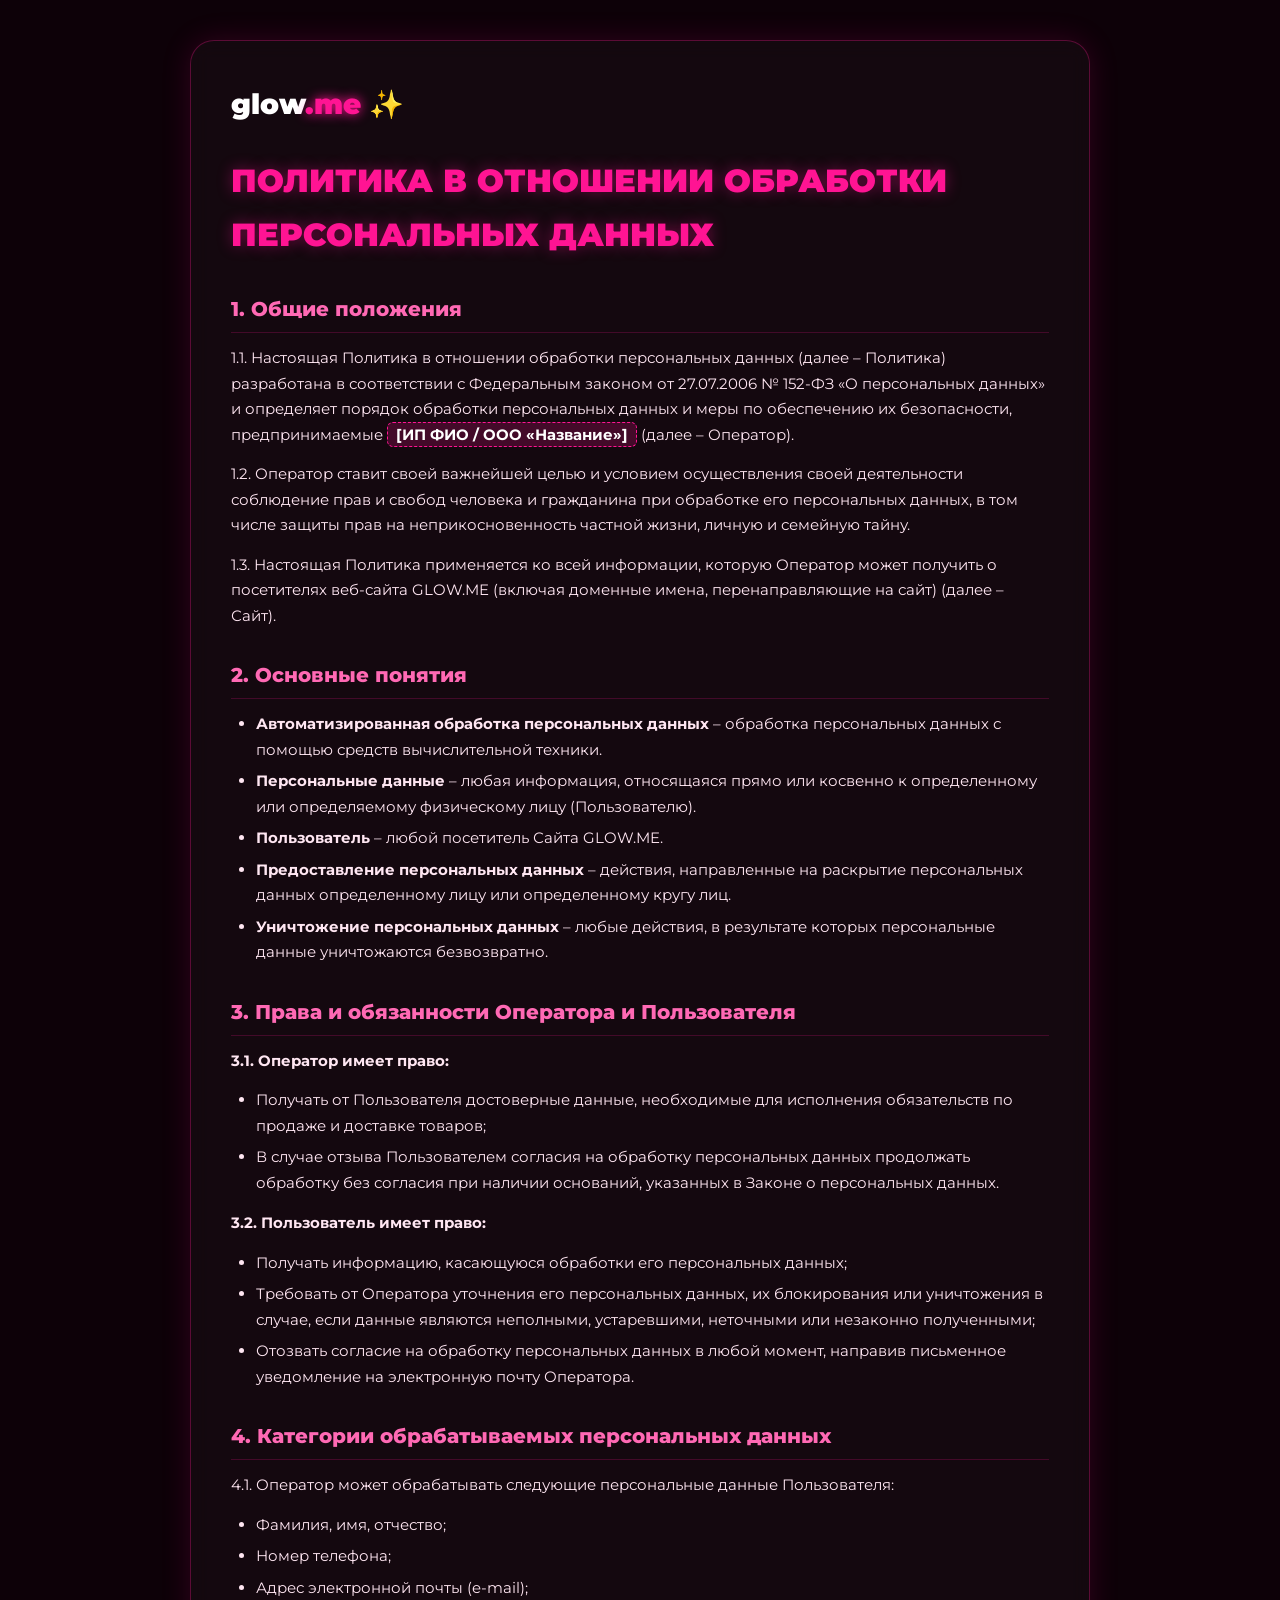
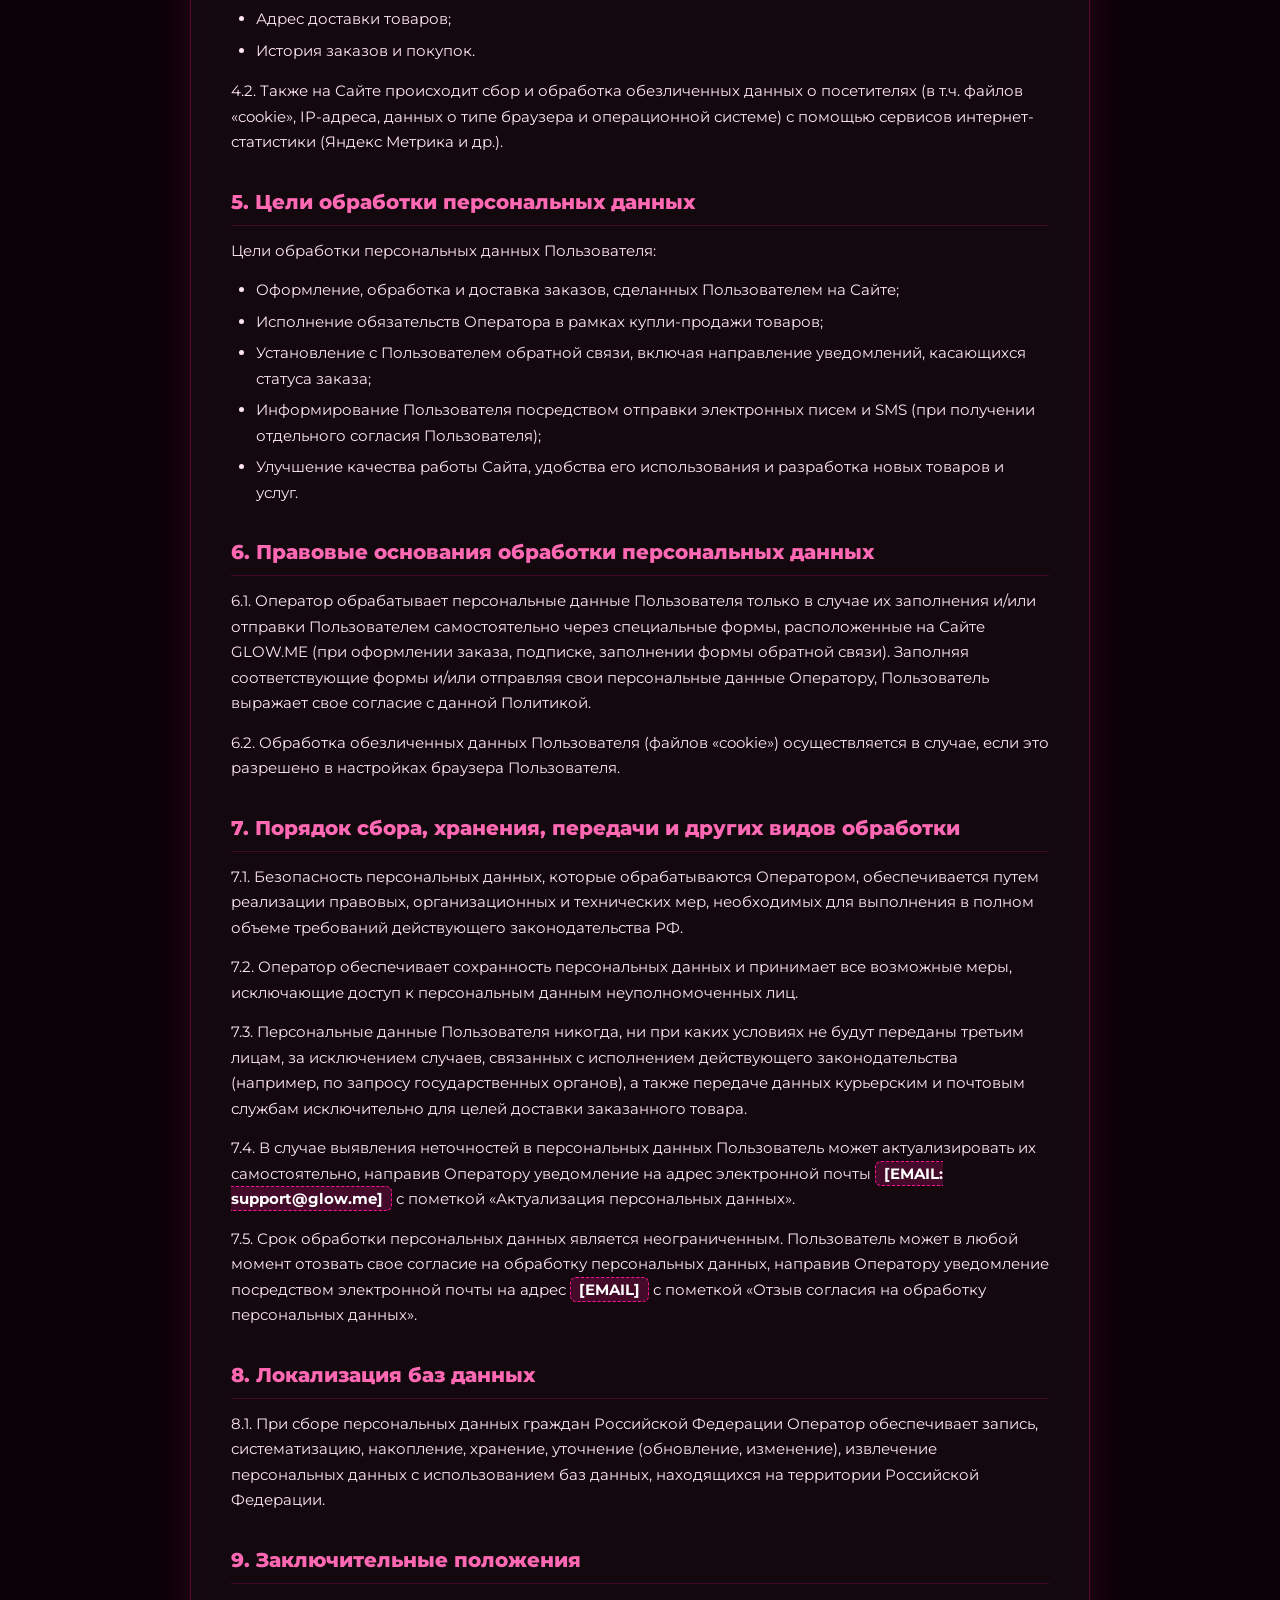
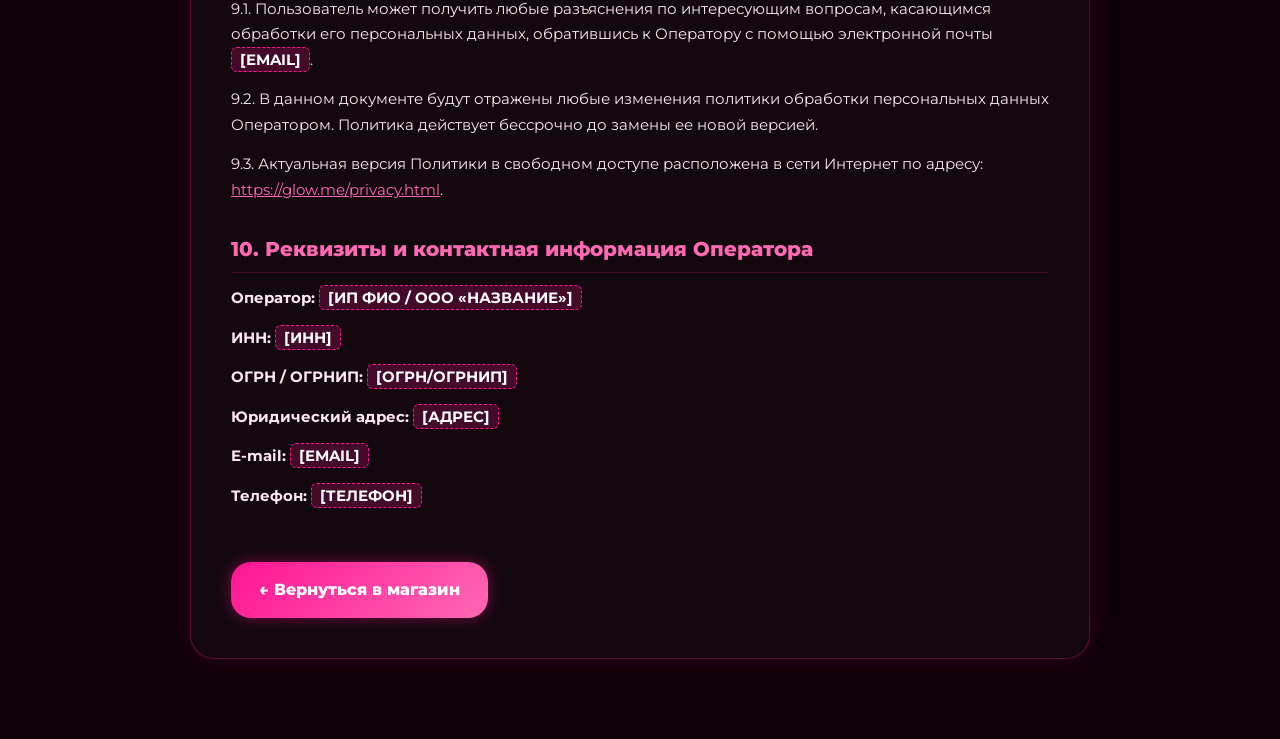
==== privacy.html @ 4b7d0644 "Add privacy policy page for GLOW.ME This file contains the privacy policy for GLOW.ME, detailing the" ====
<!DOCTYPE html>
<html lang="ru">
<head>
  <meta charset="UTF-8">
  <meta name="viewport" content="width=device-width, initial-scale=1.0">
  <title>Политика конфиденциальности | GLOW.ME ✨</title>
  <style>
    @import url('https://fonts.googleapis.com/css2?family=Montserrat:ital,wght@0,400;0,700;0,900;1,900&display=swap');

    * {
      box-sizing: border-box;
      margin: 0;
      padding: 0;
      font-family: 'Montserrat', sans-serif;
    }

    body {
      background: #0d0108;
      color: #ffffff;
      line-height: 1.7;
      padding: 40px 20px 80px;
    }

    .container {
      max-width: 900px;
      margin: 0 auto;
      background: rgba(255, 255, 255, 0.03);
      border: 1px solid rgba(255, 20, 147, 0.3);
      border-radius: 24px;
      padding: 40px;
      backdrop-filter: blur(10px);
      box-shadow: 0 0 30px rgba(255, 20, 147, 0.15);
    }

    .header-logo {
      font-size: 28px;
      font-weight: 900;
      text-transform: lowercase;
      color: #ffffff;
      text-decoration: none;
      display: inline-block;
      margin-bottom: 25px;
    }

    .header-logo span {
      color: #ff1493;
      text-shadow: 0 0 12px #ff1493;
    }

    h1 {
      font-size: 32px;
      font-weight: 900;
      color: #ff1493;
      margin-bottom: 30px;
      text-transform: uppercase;
      text-shadow: 0 0 15px rgba(255, 20, 147, 0.4);
    }

    h2 {
      font-size: 20px;
      font-weight: 800;
      color: #ff69b4;
      margin-top: 30px;
      margin-bottom: 12px;
      border-bottom: 1px solid rgba(255, 20, 147, 0.2);
      padding-bottom: 6px;
    }

    p, li {
      color: #ffe6f2;
      font-size: 15px;
      margin-bottom: 14px;
    }

    ul {
      margin-left: 25px;
      margin-bottom: 15px;
    }

    li {
      margin-bottom: 6px;
    }

    a {
      color: #ff69b4;
      text-decoration: underline;
      transition: color 0.2s;
    }

    a:hover {
      color: #ff1493;
    }

    .placeholder {
      background: rgba(255, 20, 147, 0.2);
      color: #fff;
      padding: 2px 8px;
      border-radius: 6px;
      font-weight: 700;
      border: 1px dashed #ff1493;
    }

    .back-btn {
      display: inline-flex;
      align-items: center;
      gap: 8px;
      margin-top: 40px;
      background: linear-gradient(135deg, #ff1493, #ff69b4);
      color: #fff;
      padding: 14px 28px;
      border-radius: 20px;
      text-decoration: none;
      font-weight: 800;
      box-shadow: 0 0 15px rgba(255, 20, 147, 0.4);
      transition: transform 0.2s;
    }

    .back-btn:hover {
      transform: scale(1.03);
    }

    @media (max-width: 768px) {
      body { padding: 20px 12px; }
      .container { padding: 20px; border-radius: 16px; }
      h1 { font-size: 22px; }
      h2 { font-size: 17px; }
      p, li { font-size: 14px; }
    }
  </style>
</head>
<body>

  <div class="container">
    <a href="index.html" class="header-logo">glow<span>.me</span> ✨</a>

    <h1>Политика в отношении обработки персональных данных</h1>

    <h2>1. Общие положения</h2>
    <p>1.1. Настоящая Политика в отношении обработки персональных данных (далее – Политика) разработана в соответствии с Федеральным законом от 27.07.2006 № 152-ФЗ «О персональных данных» и определяет порядок обработки персональных данных и меры по обеспечению их безопасности, предпринимаемые <span class="placeholder">[ИП ФИО / ООО «Название»]</span> (далее – Оператор).</p>
    <p>1.2. Оператор ставит своей важнейшей целью и условием осуществления своей деятельности соблюдение прав и свобод человека и гражданина при обработке его персональных данных, в том числе защиты прав на неприкосновенность частной жизни, личную и семейную тайну.</p>
    <p>1.3. Настоящая Политика применяется ко всей информации, которую Оператор может получить о посетителях веб-сайта GLOW.ME (включая доменные имена, перенаправляющие на сайт) (далее – Сайт).</p>

    <h2>2. Основные понятия</h2>
    <ul>
      <li><strong>Автоматизированная обработка персональных данных</strong> – обработка персональных данных с помощью средств вычислительной техники.</li>
      <li><strong>Персональные данные</strong> – любая информация, относящаяся прямо или косвенно к определенному или определяемому физическому лицу (Пользователю).</li>
      <li><strong>Пользователь</strong> – любой посетитель Сайта GLOW.ME.</li>
      <li><strong>Предоставление персональных данных</strong> – действия, направленные на раскрытие персональных данных определенному лицу или определенному кругу лиц.</li>
      <li><strong>Уничтожение персональных данных</strong> – любые действия, в результате которых персональные данные уничтожаются безвозвратно.</li>
    </ul>

    <h2>3. Права и обязанности Оператора и Пользователя</h2>
    <p><strong>3.1. Оператор имеет право:</strong></p>
    <ul>
      <li>Получать от Пользователя достоверные данные, необходимые для исполнения обязательств по продаже и доставке товаров;</li>
      <li>В случае отзыва Пользователем согласия на обработку персональных данных продолжать обработку без согласия при наличии оснований, указанных в Законе о персональных данных.</li>
    </ul>
    <p><strong>3.2. Пользователь имеет право:</strong></p>
    <ul>
      <li>Получать информацию, касающуюся обработки его персональных данных;</li>
      <li>Требовать от Оператора уточнения его персональных данных, их блокирования или уничтожения в случае, если данные являются неполными, устаревшими, неточными или незаконно полученными;</li>
      <li>Отозвать согласие на обработку персональных данных в любой момент, направив письменное уведомление на электронную почту Оператора.</li>
    </ul>

    <h2>4. Категории обрабатываемых персональных данных</h2>
    <p>4.1. Оператор может обрабатывать следующие персональные данные Пользователя:</p>
    <ul>
      <li>Фамилия, имя, отчество;</li>
      <li>Номер телефона;</li>
      <li>Адрес электронной почты (e-mail);</li>
      <li>Адрес доставки товаров;</li>
      <li>История заказов и покупок.</li>
    </ul>
    <p>4.2. Также на Сайте происходит сбор и обработка обезличенных данных о посетителях (в т.ч. файлов «cookie», IP-адреса, данных о типе браузера и операционной системе) с помощью сервисов интернет-статистики (Яндекс Метрика и др.).</p>

    <h2>5. Цели обработки персональных данных</h2>
    <p>Цели обработки персональных данных Пользователя:</p>
    <ul>
      <li>Оформление, обработка и доставка заказов, сделанных Пользователем на Сайте;</li>
      <li>Исполнение обязательств Оператора в рамках купли-продажи товаров;</li>
      <li>Установление с Пользователем обратной связи, включая направление уведомлений, касающихся статуса заказа;</li>
      <li>Информирование Пользователя посредством отправки электронных писем и SMS (при получении отдельного согласия Пользователя);</li>
      <li>Улучшение качества работы Сайта, удобства его использования и разработка новых товаров и услуг.</li>
    </ul>

    <h2>6. Правовые основания обработки персональных данных</h2>
    <p>6.1. Оператор обрабатывает персональные данные Пользователя только в случае их заполнения и/или отправки Пользователем самостоятельно через специальные формы, расположенные на Сайте GLOW.ME (при оформлении заказа, подписке, заполнении формы обратной связи). Заполняя соответствующие формы и/или отправляя свои персональные данные Оператору, Пользователь выражает свое согласие с данной Политикой.</p>
    <p>6.2. Обработка обезличенных данных Пользователя (файлов «cookie») осуществляется в случае, если это разрешено в настройках браузера Пользователя.</p>

    <h2>7. Порядок сбора, хранения, передачи и других видов обработки</h2>
    <p>7.1. Безопасность персональных данных, которые обрабатываются Оператором, обеспечивается путем реализации правовых, организационных и технических мер, необходимых для выполнения в полном объеме требований действующего законодательства РФ.</p>
    <p>7.2. Оператор обеспечивает сохранность персональных данных и принимает все возможные меры, исключающие доступ к персональным данным неуполномоченных лиц.</p>
    <p>7.3. Персональные данные Пользователя никогда, ни при каких условиях не будут переданы третьим лицам, за исключением случаев, связанных с исполнением действующего законодательства (например, по запросу государственных органов), а также передаче данных курьерским и почтовым службам исключительно для целей доставки заказанного товара.</p>
    <p>7.4. В случае выявления неточностей в персональных данных Пользователь может актуализировать их самостоятельно, направив Оператору уведомление на адрес электронной почты <span class="placeholder">[EMAIL: support@glow.me]</span> с пометкой «Актуализация персональных данных».</p>
    <p>7.5. Срок обработки персональных данных является неограниченным. Пользователь может в любой момент отозвать свое согласие на обработку персональных данных, направив Оператору уведомление посредством электронной почты на адрес <span class="placeholder">[EMAIL]</span> с пометкой «Отзыв согласия на обработку персональных данных».</p>

    <h2>8. Локализация баз данных</h2>
    <p>8.1. При сборе персональных данных граждан Российской Федерации Оператор обеспечивает запись, систематизацию, накопление, хранение, уточнение (обновление, изменение), извлечение персональных данных с использованием баз данных, находящихся на территории Российской Федерации.</p>

    <h2>9. Заключительные положения</h2>
    <p>9.1. Пользователь может получить любые разъяснения по интересующим вопросам, касающимся обработки его персональных данных, обратившись к Оператору с помощью электронной почты <span class="placeholder">[EMAIL]</span>.</p>
    <p>9.2. В данном документе будут отражены любые изменения политики обработки персональных данных Оператором. Политика действует бессрочно до замены ее новой версией.</p>
    <p>9.3. Актуальная версия Политики в свободном доступе расположена в сети Интернет по адресу: <a href="https://glow.me/privacy.html" target="_blank">https://glow.me/privacy.html</a>.</p>

    <h2>10. Реквизиты и контактная информация Оператора</h2>
    <p><strong>Оператор:</strong> <span class="placeholder">[ИП ФИО / ООО «НАЗВАНИЕ»]</span></p>
    <p><strong>ИНН:</strong> <span class="placeholder">[ИНН]</span></p>
    <p><strong>ОГРН / ОГРНИП:</strong> <span class="placeholder">[ОГРН/ОГРНИП]</span></p>
    <p><strong>Юридический адрес:</strong> <span class="placeholder">[АДРЕС]</span></p>
    <p><strong>E-mail:</strong> <span class="placeholder">[EMAIL]</span></p>
    <p><strong>Телефон:</strong> <span class="placeholder">[ТЕЛЕФОН]</span></p>

    <a href="index.html" class="back-btn">← Вернуться в магазин</a>
  </div>

</body>
</html>
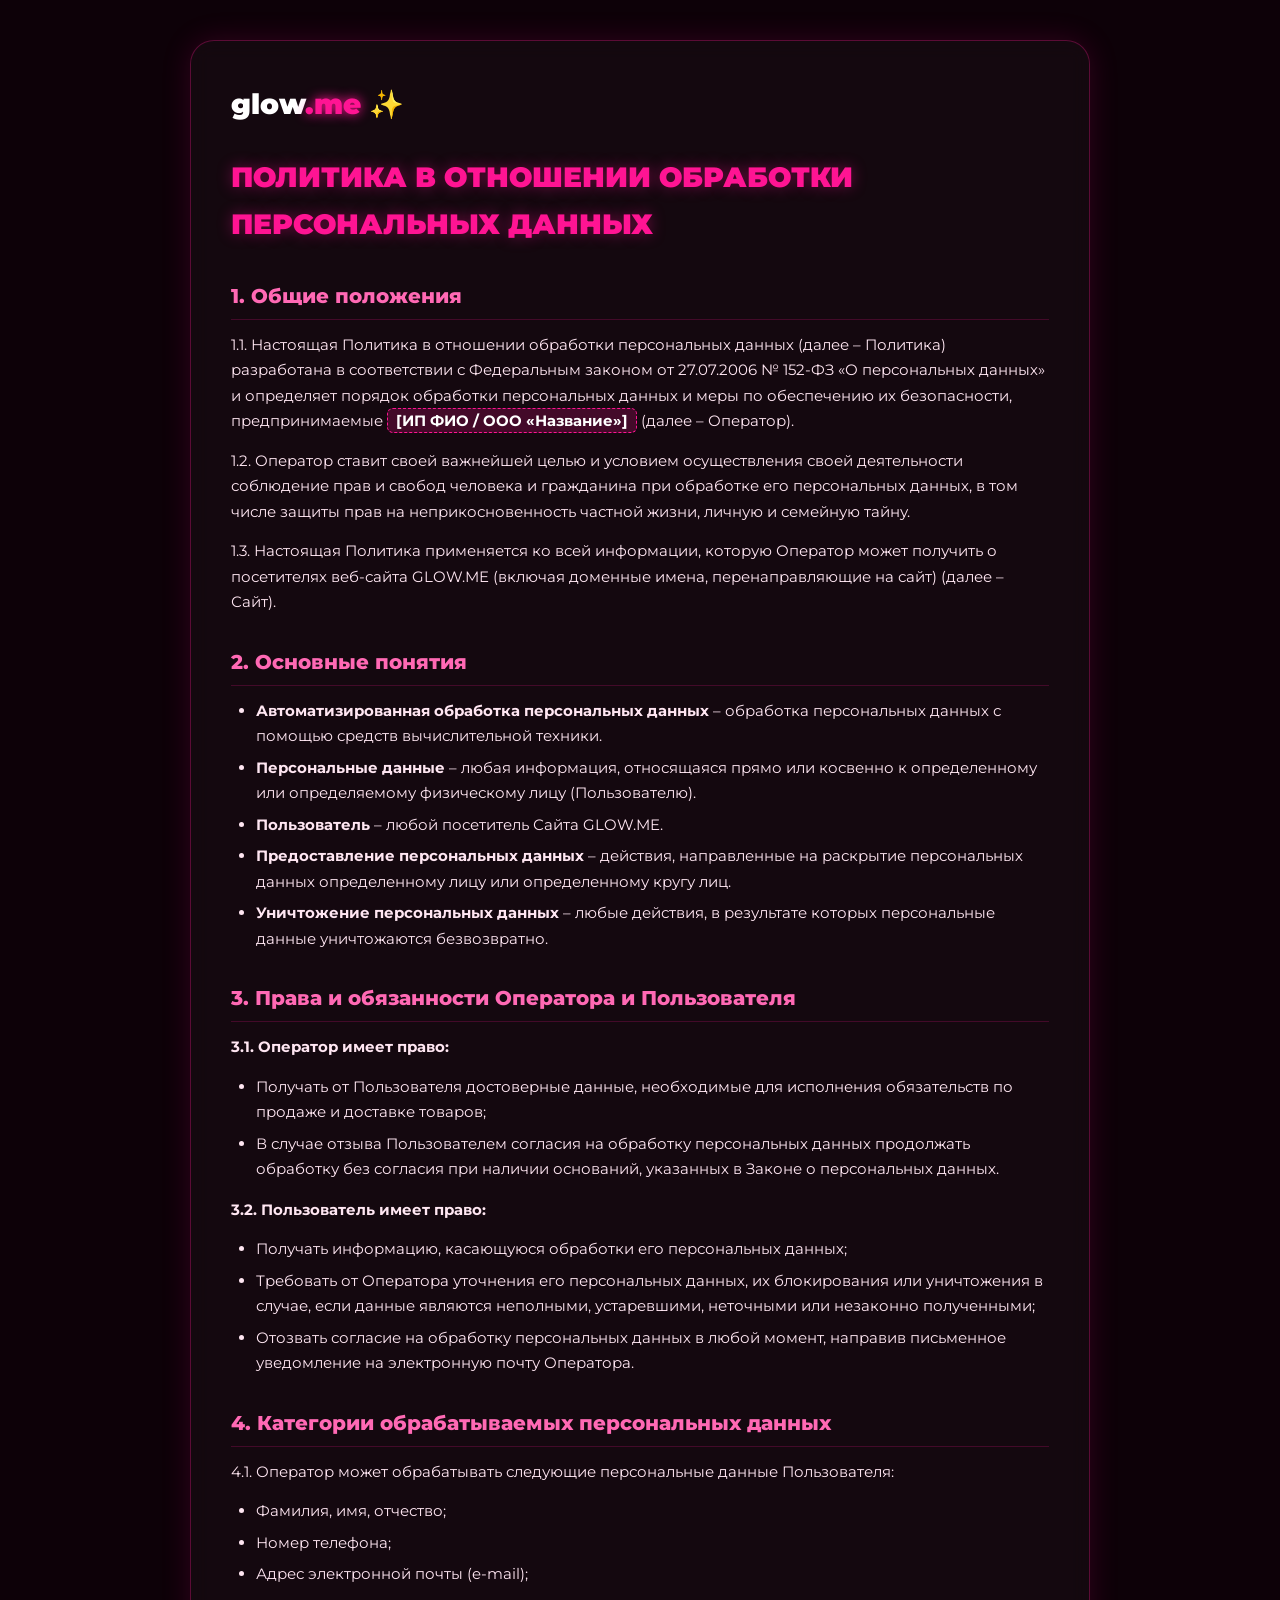
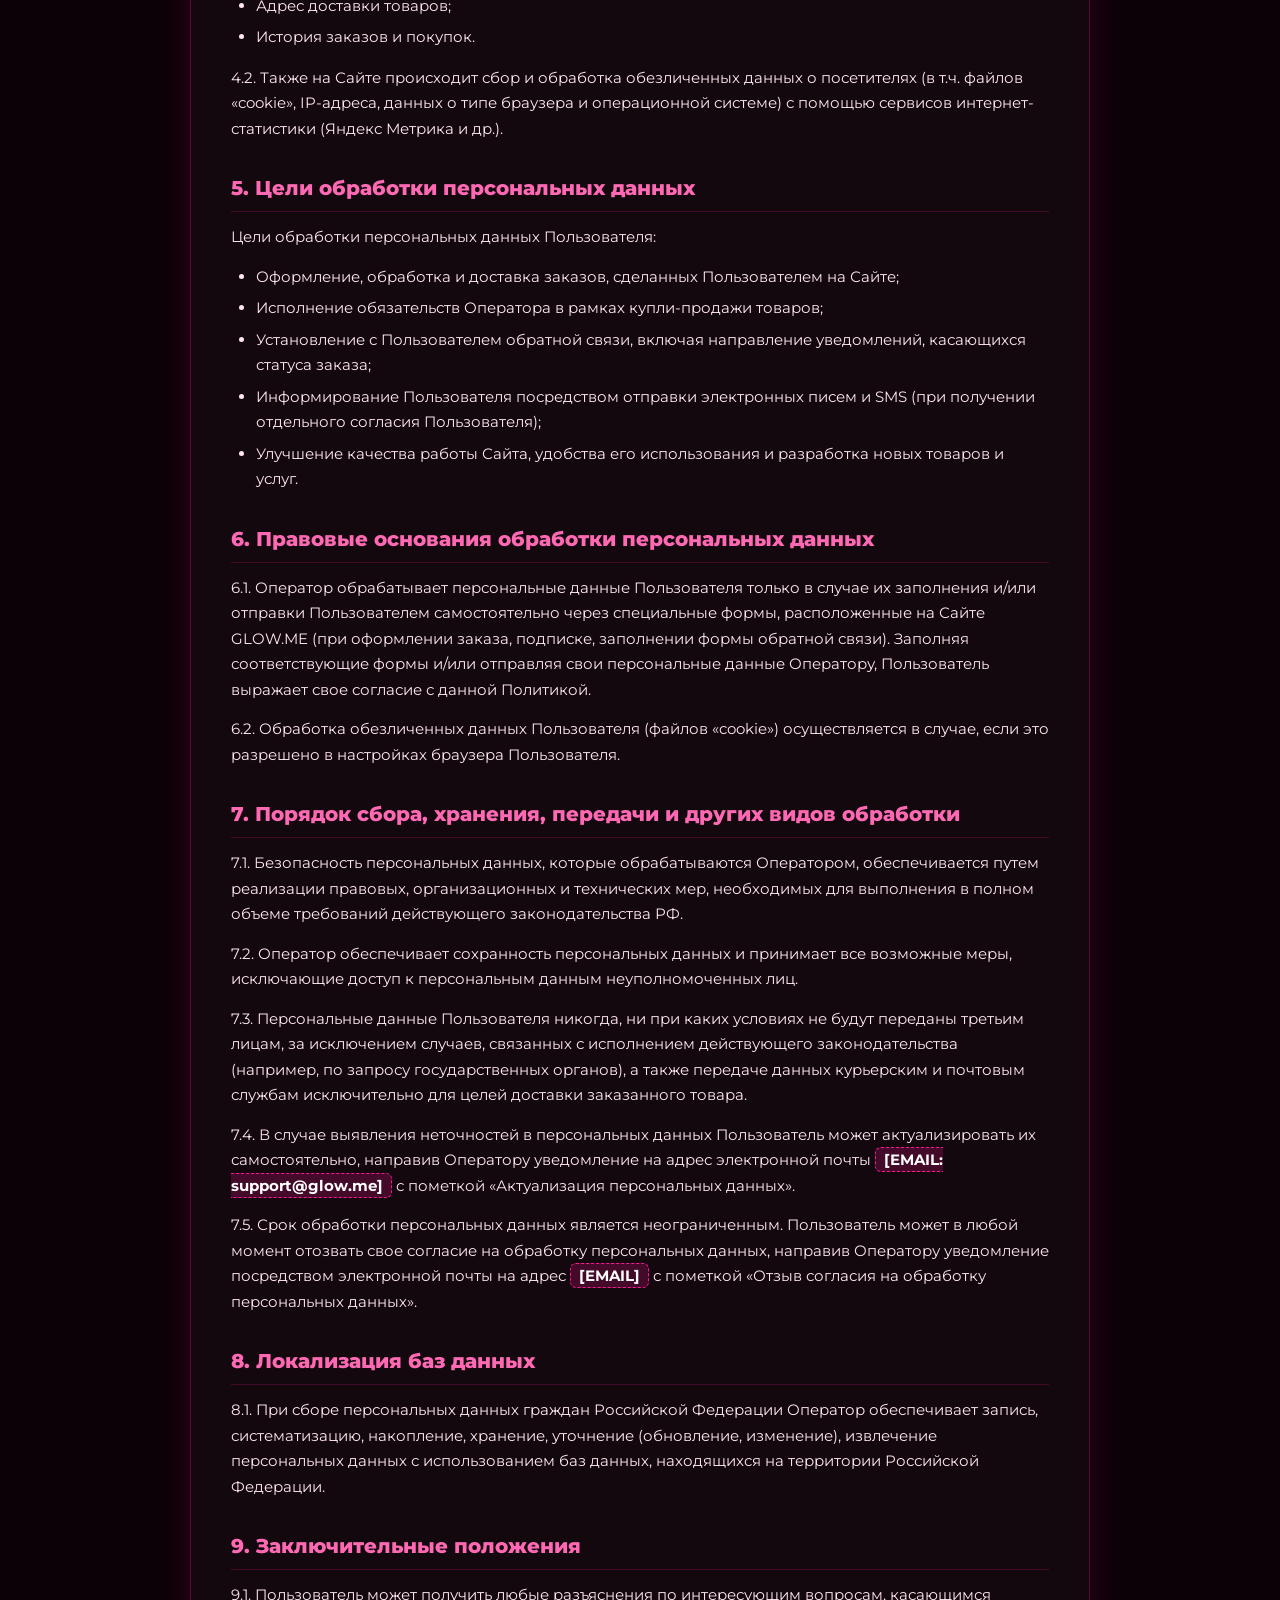
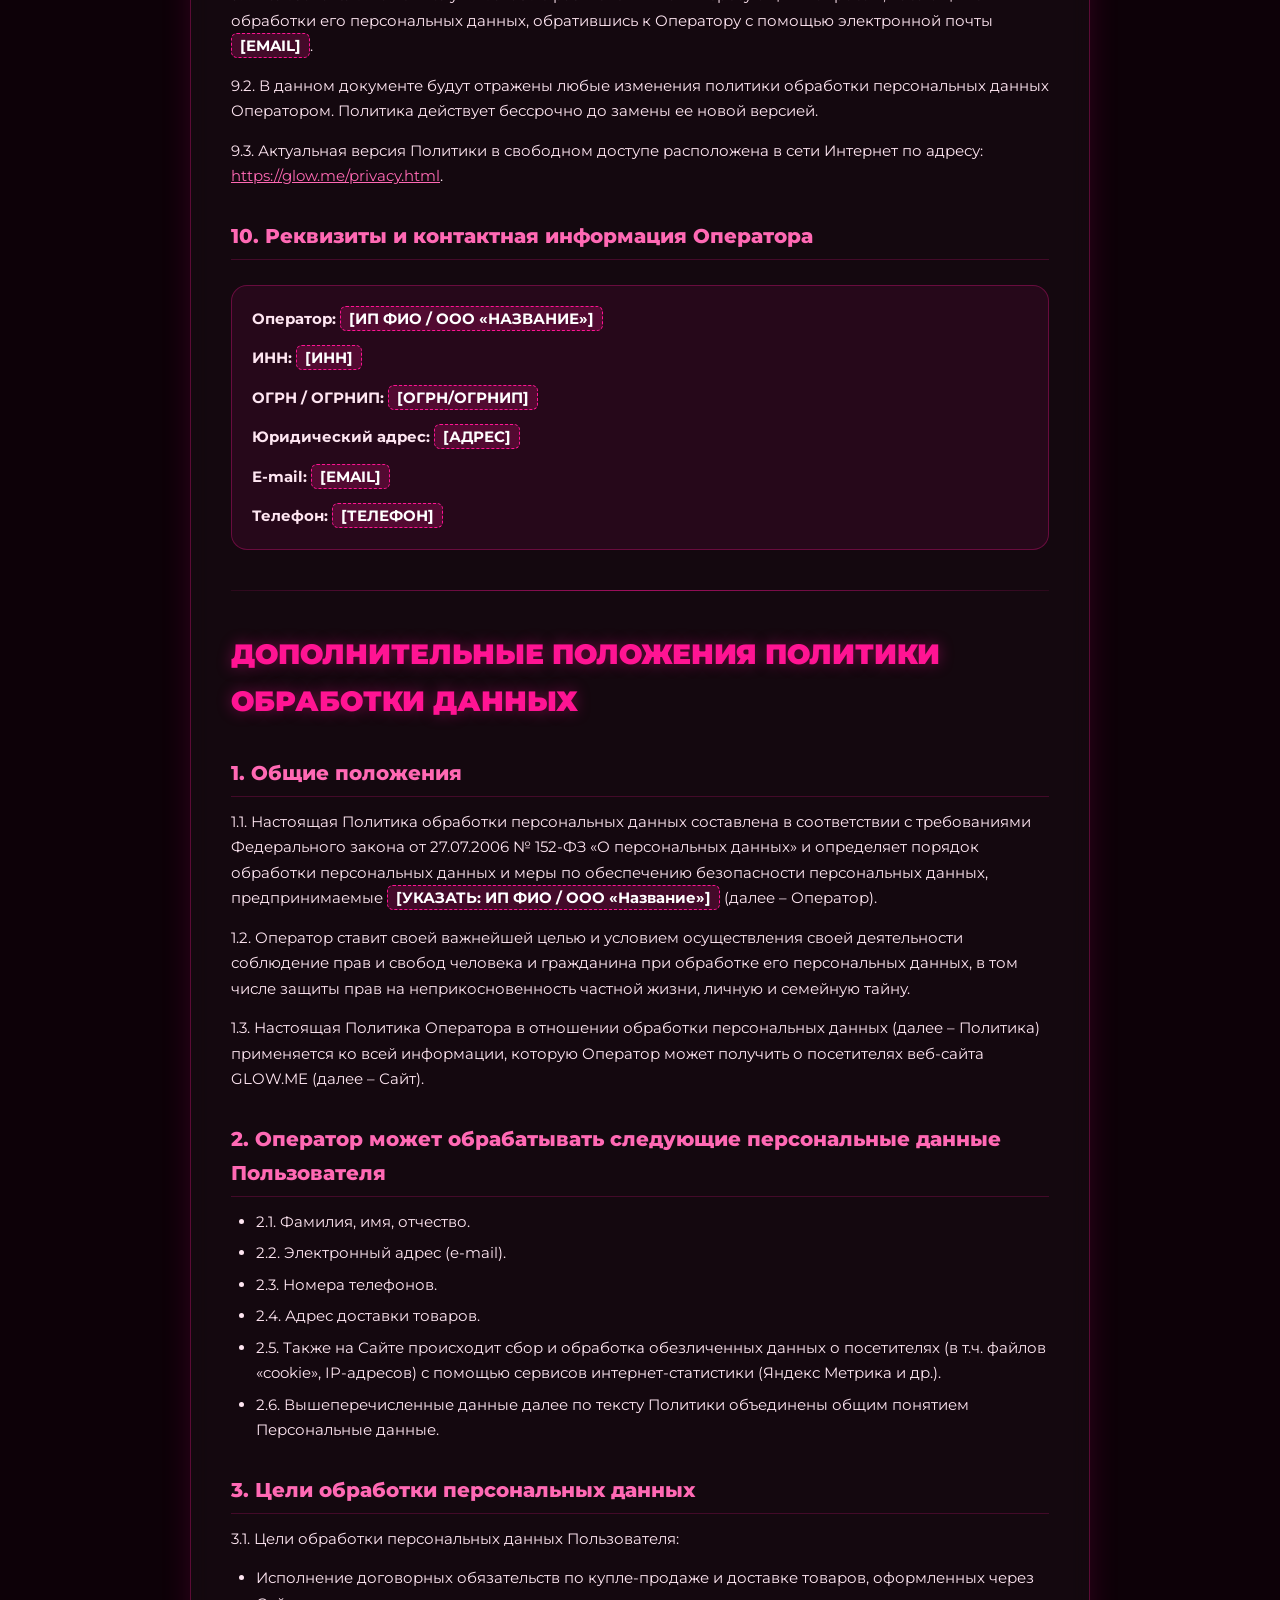
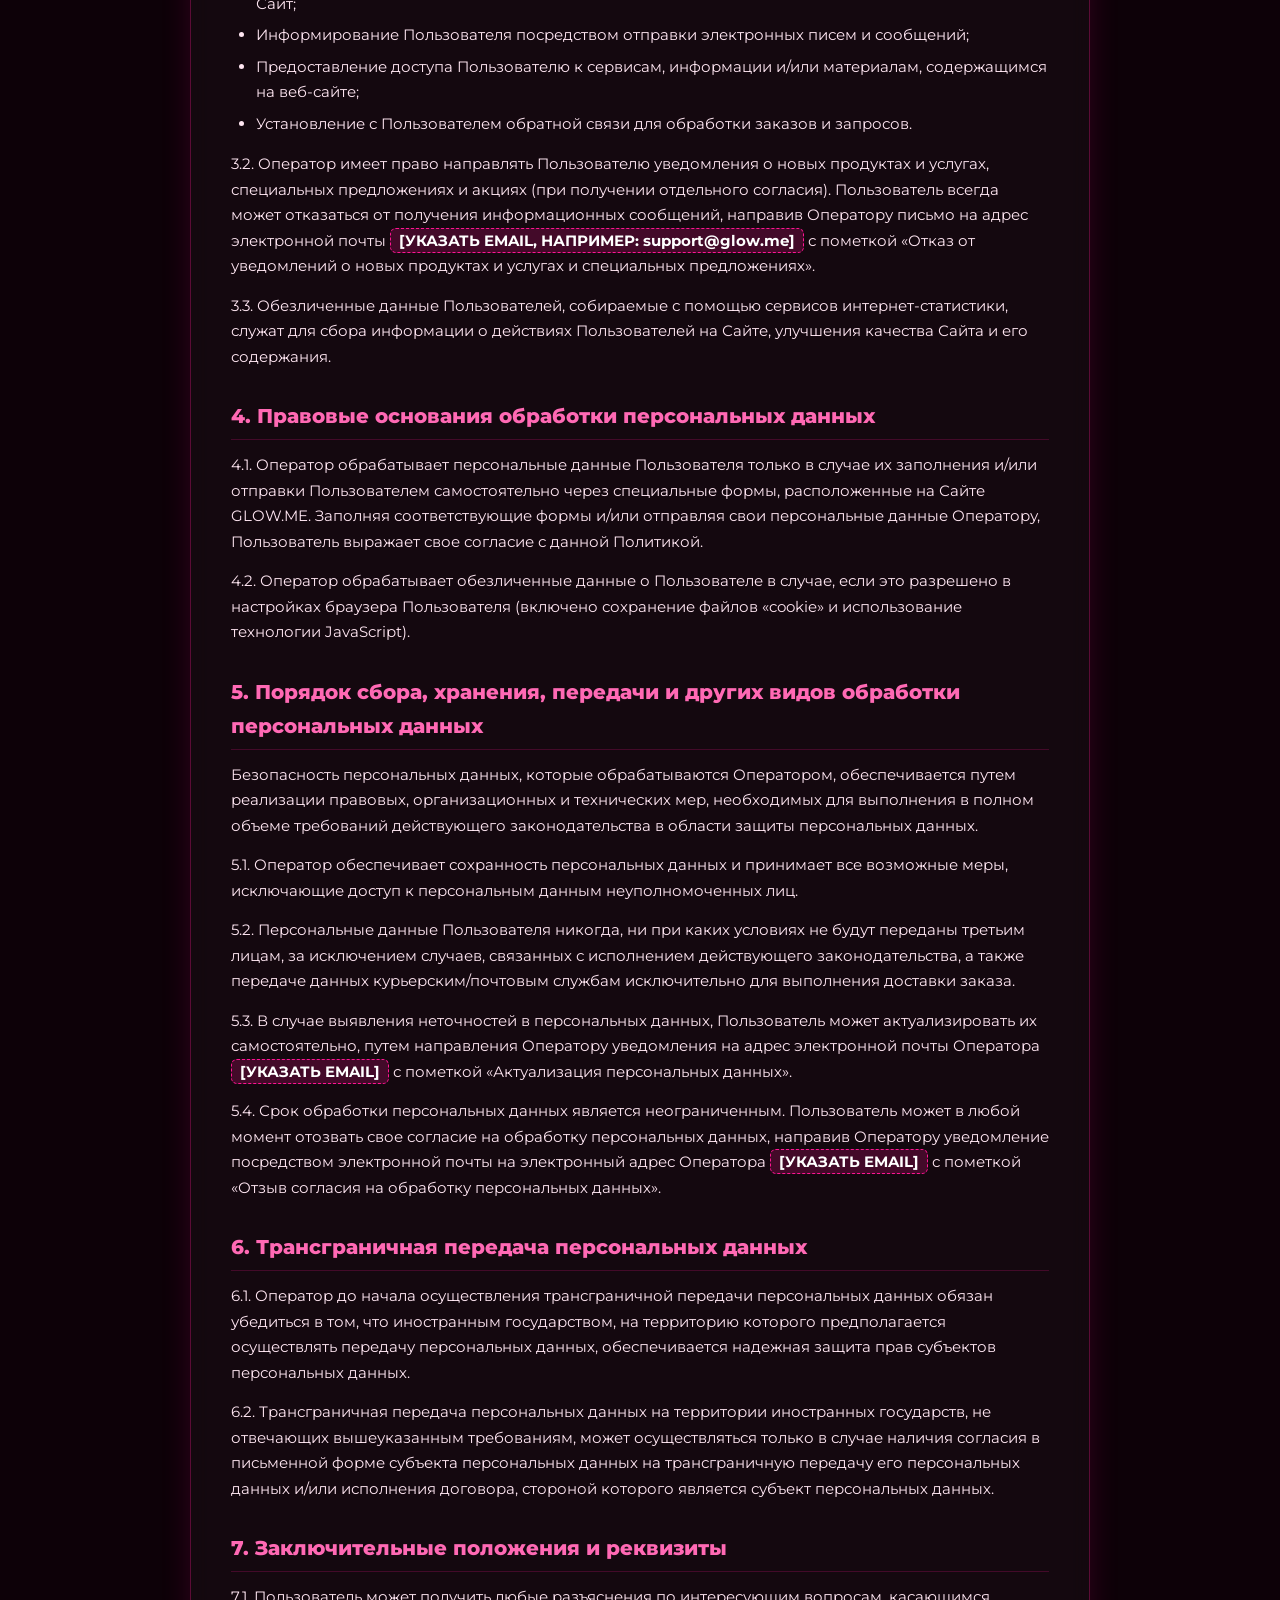
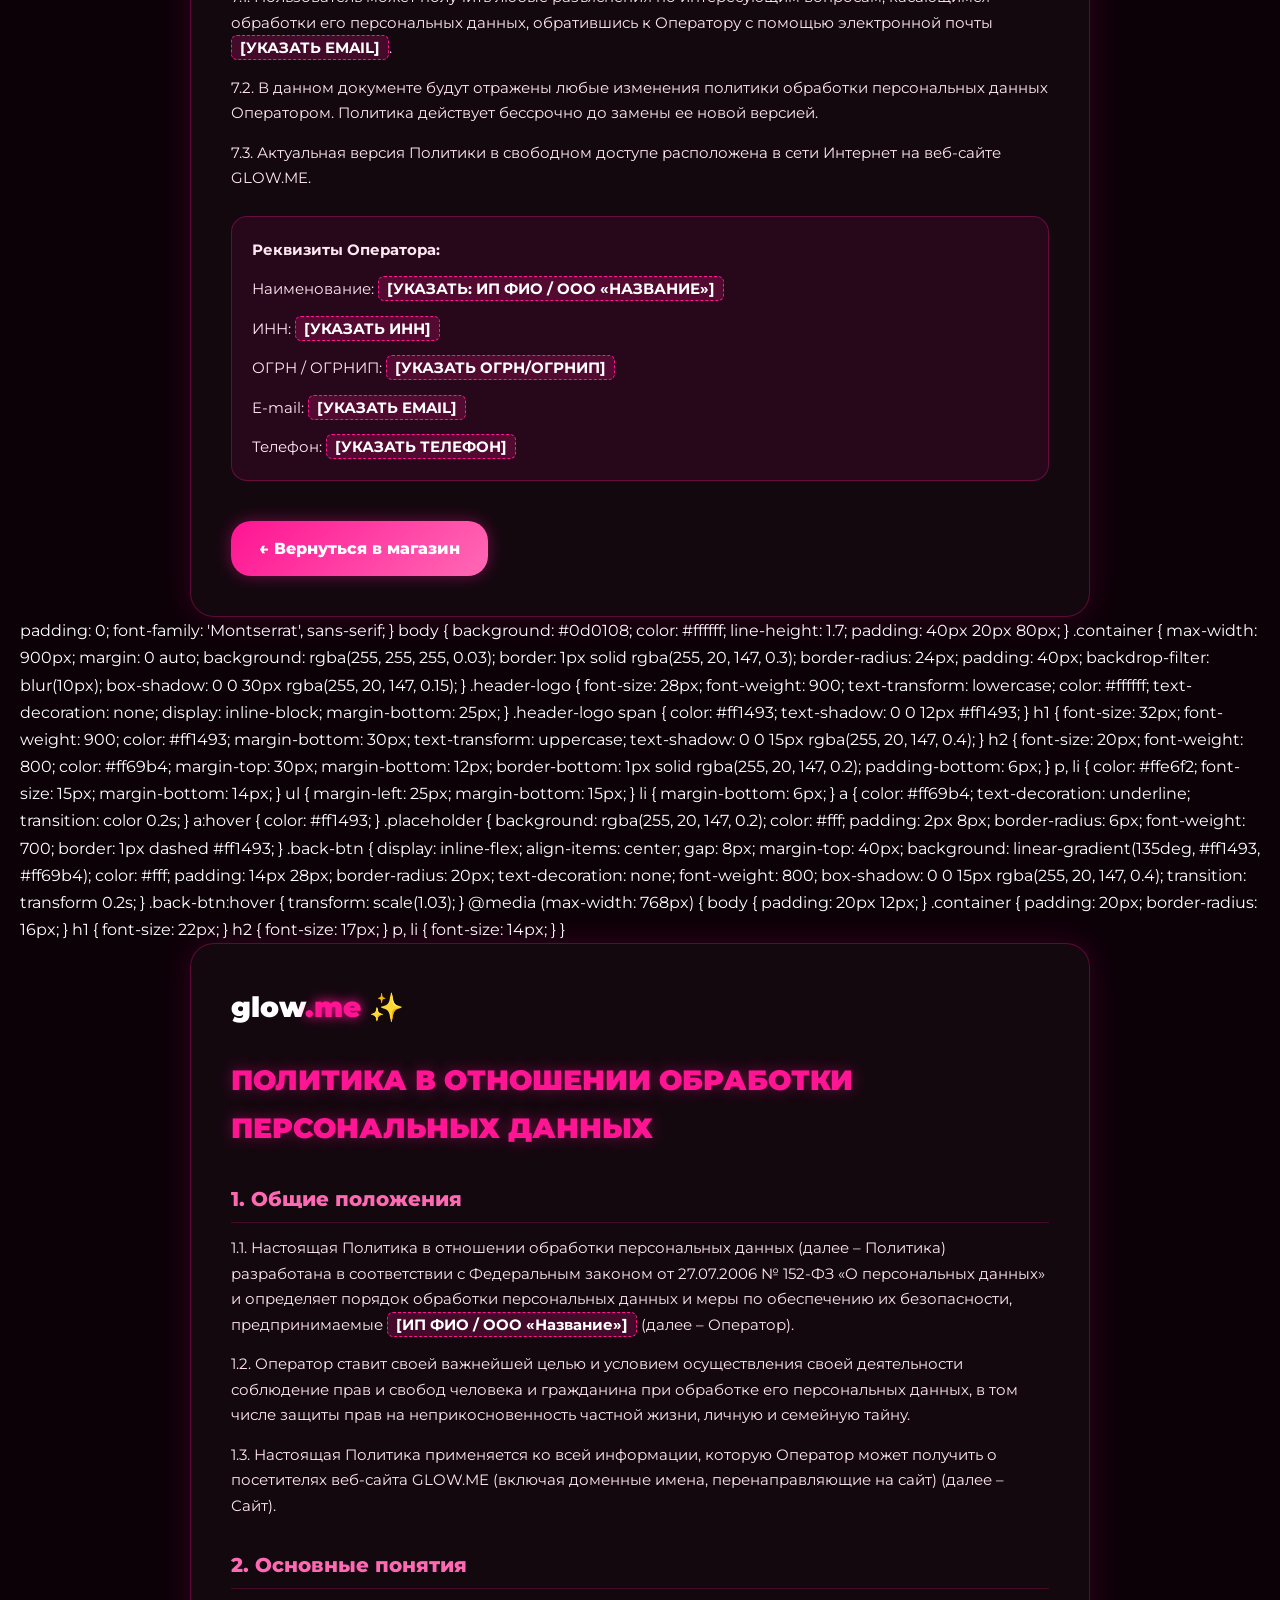
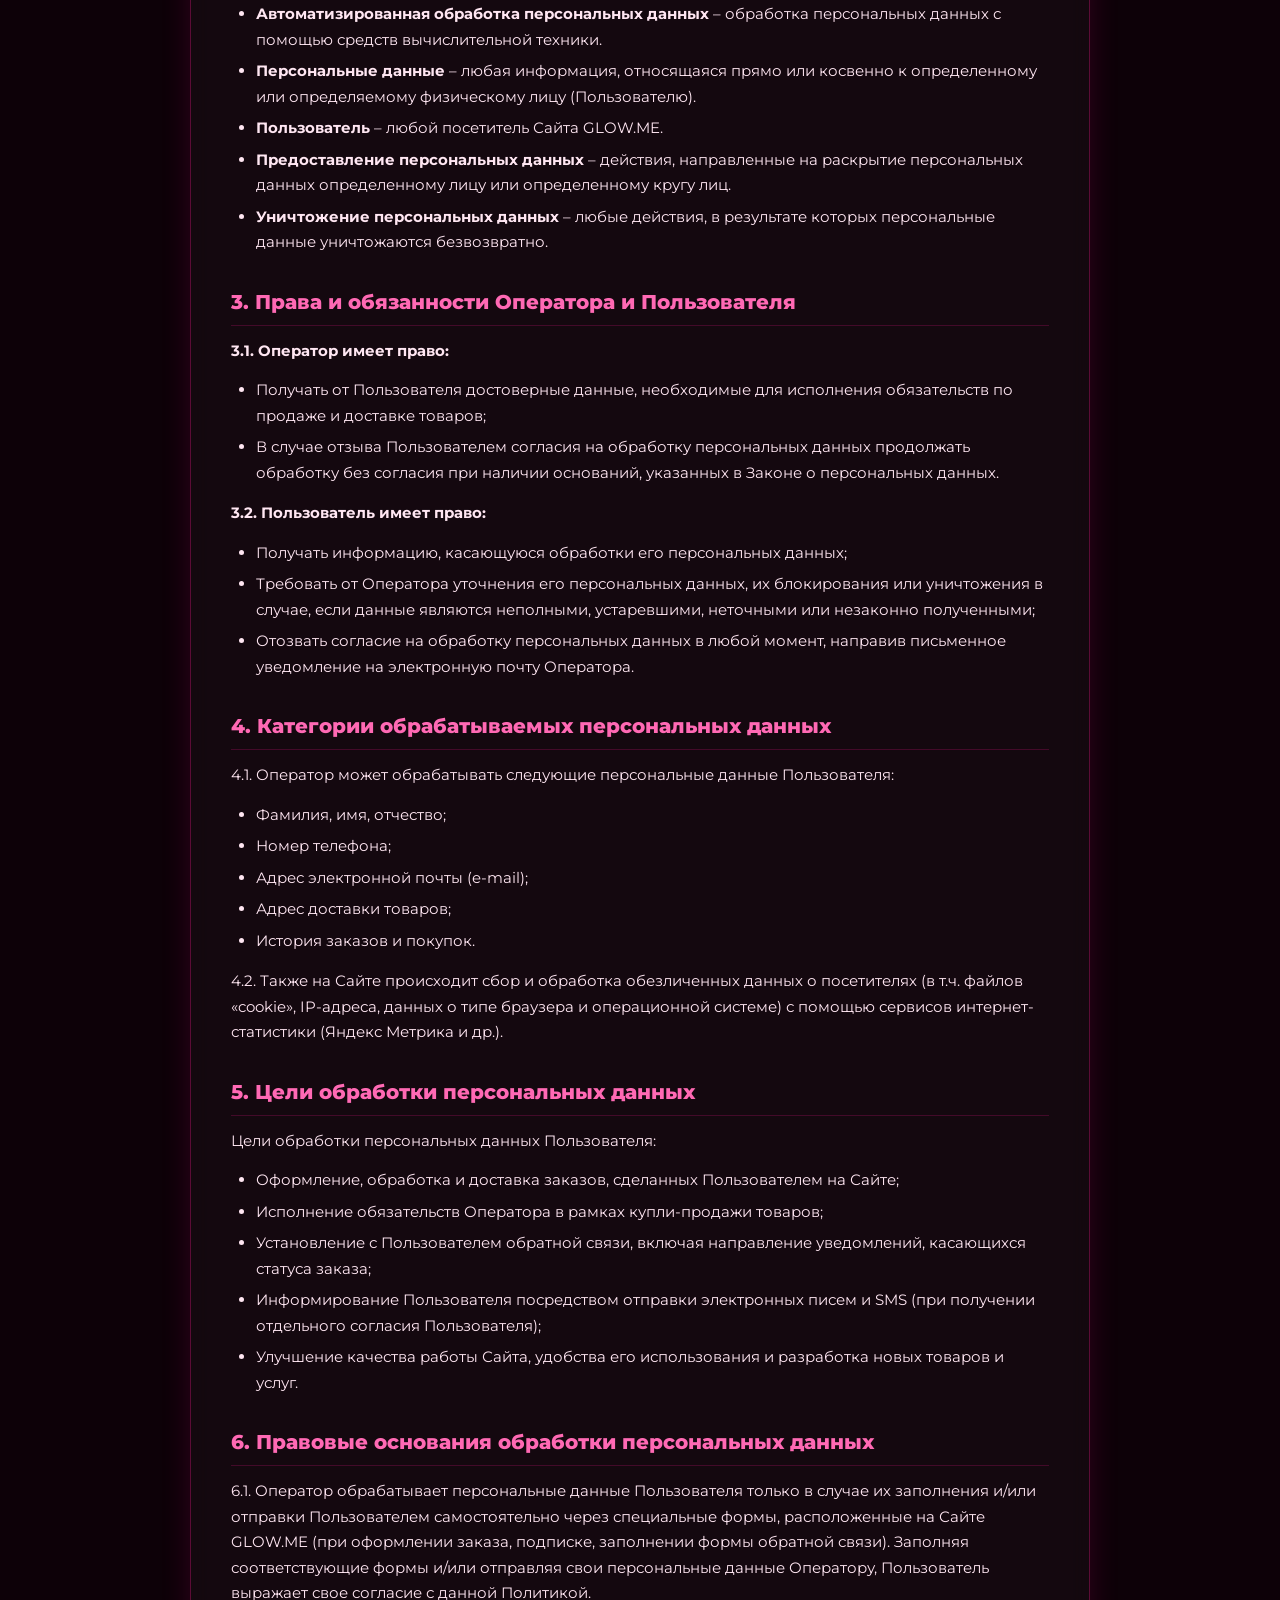
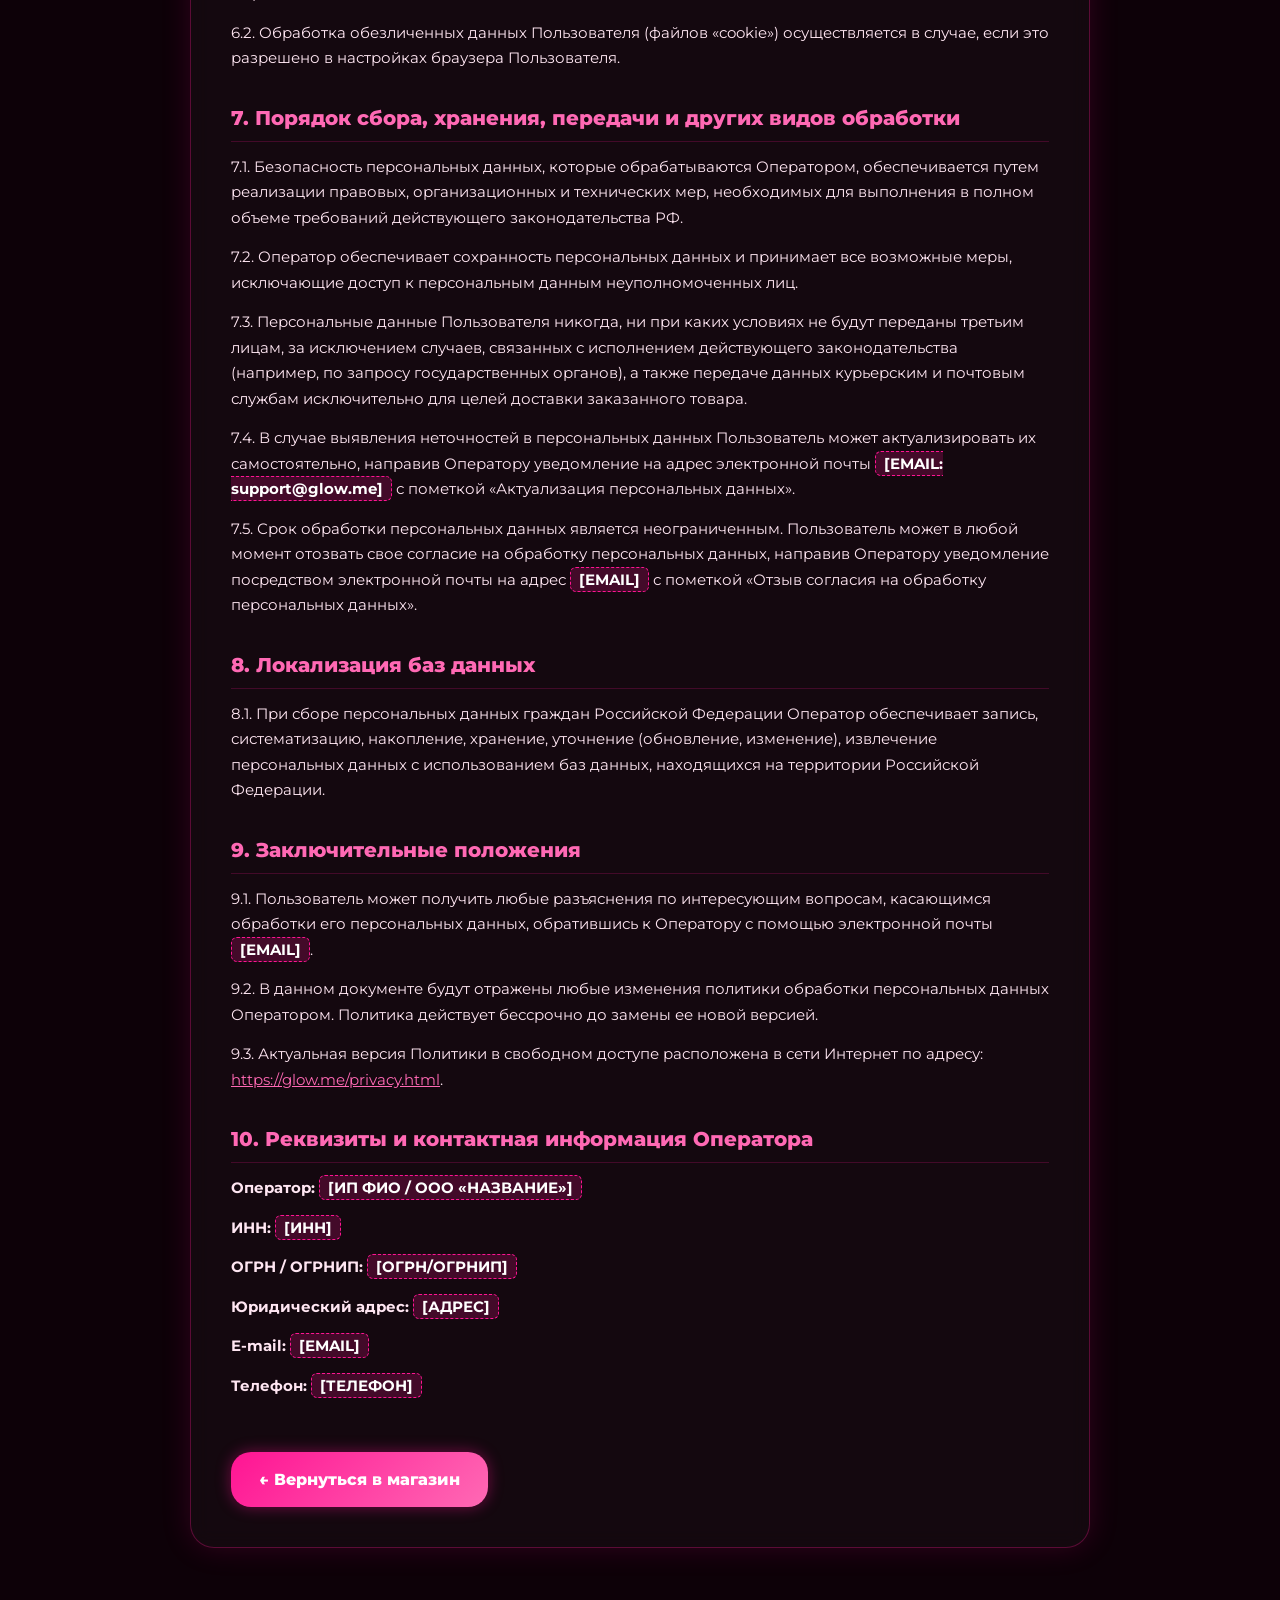
==== commit 1c5c9d85: "Update privacy.html" ====
--- a/privacy.html
+++ b/privacy.html
@@ -1,4 +1,15 @@
 <!DOCTYPE html>
+<html lang="ru">
+<head>
+  <meta charset="UTF-8">
+  <meta name="viewport" content="width=device-width, initial-scale=1.0">
+  <title>Политика конфиденциальности | GLOW.ME ✨</title>
+  <style>
+    @import url('https://fonts.googleapis.com/css2?family=Montserrat:ital,wght@0,400;0,700;0,900;1,900&display=swap');
+
+    * {
+      box-sizing: border-box;
+      margin: 0;<!DOCTYPE html>
 <html lang="ru">
 <head>
   <meta charset="UTF-8">
@@ -48,7 +59,7 @@
     }
 
     h1 {
-      font-size: 32px;
+      font-size: 28px;
       font-weight: 900;
       color: #ff1493;
       margin-bottom: 30px;
@@ -91,6 +102,13 @@
       color: #ff1493;
     }
 
+    hr {
+      border: 0;
+      height: 1px;
+      background: linear-gradient(to right, rgba(255, 20, 147, 0.1), rgba(255, 20, 147, 0.6), rgba(255, 20, 147, 0.1));
+      margin: 40px 0;
+    }
+
     .placeholder {
       background: rgba(255, 20, 147, 0.2);
       color: #fff;
@@ -98,6 +116,14 @@
       border-radius: 6px;
       font-weight: 700;
       border: 1px dashed #ff1493;
+    }
+
+    .requisites-box {
+      background: rgba(255, 20, 147, 0.08);
+      border: 1px solid rgba(255, 20, 147, 0.3);
+      padding: 20px;
+      border-radius: 16px;
+      margin-top: 25px;
     }
 
     .back-btn {
@@ -122,6 +148,275 @@
     @media (max-width: 768px) {
       body { padding: 20px 12px; }
       .container { padding: 20px; border-radius: 16px; }
+      h1 { font-size: 20px; }
+      h2 { font-size: 17px; }
+      p, li { font-size: 14px; }
+    }
+  </style>
+</head>
+<body>
+
+  <div class="container">
+    <a href="index.html" class="header-logo">glow<span>.me</span> ✨</a>
+
+    <!-- ПЕРВАЯ ЧАСТЬ ПОЛИТИКИ -->
+    <h1>Политика в отношении обработки персональных данных</h1>
+
+    <h2>1. Общие положения</h2>
+    <p>1.1. Настоящая Политика в отношении обработки персональных данных (далее – Политика) разработана в соответствии с Федеральным законом от 27.07.2006 № 152-ФЗ «О персональных данных» и определяет порядок обработки персональных данных и меры по обеспечению их безопасности, предпринимаемые <span class="placeholder">[ИП ФИО / ООО «Название»]</span> (далее – Оператор).</p>
+    <p>1.2. Оператор ставит своей важнейшей целью и условием осуществления своей деятельности соблюдение прав и свобод человека и гражданина при обработке его персональных данных, в том числе защиты прав на неприкосновенность частной жизни, личную и семейную тайну.</p>
+    <p>1.3. Настоящая Политика применяется ко всей информации, которую Оператор может получить о посетителях веб-сайта GLOW.ME (включая доменные имена, перенаправляющие на сайт) (далее – Сайт).</p>
+
+    <h2>2. Основные понятия</h2>
+    <ul>
+      <li><strong>Автоматизированная обработка персональных данных</strong> – обработка персональных данных с помощью средств вычислительной техники.</li>
+      <li><strong>Персональные данные</strong> – любая информация, относящаяся прямо или косвенно к определенному или определяемому физическому лицу (Пользователю).</li>
+      <li><strong>Пользователь</strong> – любой посетитель Сайта GLOW.ME.</li>
+      <li><strong>Предоставление персональных данных</strong> – действия, направленные на раскрытие персональных данных определенному лицу или определенному кругу лиц.</li>
+      <li><strong>Уничтожение персональных данных</strong> – любые действия, в результате которых персональные данные уничтожаются безвозвратно.</li>
+    </ul>
+
+    <h2>3. Права и обязанности Оператора и Пользователя</h2>
+    <p><strong>3.1. Оператор имеет право:</strong></p>
+    <ul>
+      <li>Получать от Пользователя достоверные данные, необходимые для исполнения обязательств по продаже и доставке товаров;</li>
+      <li>В случае отзыва Пользователем согласия на обработку персональных данных продолжать обработку без согласия при наличии оснований, указанных в Законе о персональных данных.</li>
+    </ul>
+    <p><strong>3.2. Пользователь имеет право:</strong></p>
+    <ul>
+      <li>Получать информацию, касающуюся обработки его персональных данных;</li>
+      <li>Требовать от Оператора уточнения его персональных данных, их блокирования или уничтожения в случае, если данные являются неполными, устаревшими, неточными или незаконно полученными;</li>
+      <li>Отозвать согласие на обработку персональных данных в любой момент, направив письменное уведомление на электронную почту Оператора.</li>
+    </ul>
+
+    <h2>4. Категории обрабатываемых персональных данных</h2>
+    <p>4.1. Оператор может обрабатывать следующие персональные данные Пользователя:</p>
+    <ul>
+      <li>Фамилия, имя, отчество;</li>
+      <li>Номер телефона;</li>
+      <li>Адрес электронной почты (e-mail);</li>
+      <li>Адрес доставки товаров;</li>
+      <li>История заказов и покупок.</li>
+    </ul>
+    <p>4.2. Также на Сайте происходит сбор и обработка обезличенных данных о посетителях (в т.ч. файлов «cookie», IP-адреса, данных о типе браузера и операционной системе) с помощью сервисов интернет-статистики (Яндекс Метрика и др.).</p>
+
+    <h2>5. Цели обработки персональных данных</h2>
+    <p>Цели обработки персональных данных Пользователя:</p>
+    <ul>
+      <li>Оформление, обработка и доставка заказов, сделанных Пользователем на Сайте;</li>
+      <li>Исполнение обязательств Оператора в рамках купли-продажи товаров;</li>
+      <li>Установление с Пользователем обратной связи, включая направление уведомлений, касающихся статуса заказа;</li>
+      <li>Информирование Пользователя посредством отправки электронных писем и SMS (при получении отдельного согласия Пользователя);</li>
+      <li>Улучшение качества работы Сайта, удобства его использования и разработка новых товаров и услуг.</li>
+    </ul>
+
+    <h2>6. Правовые основания обработки персональных данных</h2>
+    <p>6.1. Оператор обрабатывает персональные данные Пользователя только в случае их заполнения и/или отправки Пользователем самостоятельно через специальные формы, расположенные на Сайте GLOW.ME (при оформлении заказа, подписке, заполнении формы обратной связи). Заполняя соответствующие формы и/или отправляя свои персональные данные Оператору, Пользователь выражает свое согласие с данной Политикой.</p>
+    <p>6.2. Обработка обезличенных данных Пользователя (файлов «cookie») осуществляется в случае, если это разрешено в настройках браузера Пользователя.</p>
+
+    <h2>7. Порядок сбора, хранения, передачи и других видов обработки</h2>
+    <p>7.1. Безопасность персональных данных, которые обрабатываются Оператором, обеспечивается путем реализации правовых, организационных и технических мер, необходимых для выполнения в полном объеме требований действующего законодательства РФ.</p>
+    <p>7.2. Оператор обеспечивает сохранность персональных данных и принимает все возможные меры, исключающие доступ к персональным данным неуполномоченных лиц.</p>
+    <p>7.3. Персональные данные Пользователя никогда, ни при каких условиях не будут переданы третьим лицам, за исключением случаев, связанных с исполнением действующего законодательства (например, по запросу государственных органов), а также передаче данных курьерским и почтовым службам исключительно для целей доставки заказанного товара.</p>
+    <p>7.4. В случае выявления неточностей в персональных данных Пользователь может актуализировать их самостоятельно, направив Оператору уведомление на адрес электронной почты <span class="placeholder">[EMAIL: support@glow.me]</span> с пометкой «Актуализация персональных данных».</p>
+    <p>7.5. Срок обработки персональных данных является неограниченным. Пользователь может в любой момент отозвать свое согласие на обработку персональных данных, направив Оператору уведомление посредством электронной почты на адрес <span class="placeholder">[EMAIL]</span> с пометкой «Отзыв согласия на обработку персональных данных».</p>
+
+    <h2>8. Локализация баз данных</h2>
+    <p>8.1. При сборе персональных данных граждан Российской Федерации Оператор обеспечивает запись, систематизацию, накопление, хранение, уточнение (обновление, изменение), извлечение персональных данных с использованием баз данных, находящихся на территории Российской Федерации.</p>
+
+    <h2>9. Заключительные положения</h2>
+    <p>9.1. Пользователь может получить любые разъяснения по интересующим вопросам, касающимся обработки его персональных данных, обратившись к Оператору с помощью электронной почты <span class="placeholder">[EMAIL]</span>.</p>
+    <p>9.2. В данном документе будут отражены любые изменения политики обработки персональных данных Оператором. Политика действует бессрочно до замены ее новой версией.</p>
+    <p>9.3. Актуальная версия Политики в свободном доступе расположена в сети Интернет по адресу: <a href="https://glow.me/privacy.html" target="_blank">https://glow.me/privacy.html</a>.</p>
+
+    <h2>10. Реквизиты и контактная информация Оператора</h2>
+    <div class="requisites-box">
+      <p><strong>Оператор:</strong> <span class="placeholder">[ИП ФИО / ООО «НАЗВАНИЕ»]</span></p>
+      <p><strong>ИНН:</strong> <span class="placeholder">[ИНН]</span></p>
+      <p><strong>ОГРН / ОГРНИП:</strong> <span class="placeholder">[ОГРН/ОГРНИП]</span></p>
+      <p><strong>Юридический адрес:</strong> <span class="placeholder">[АДРЕС]</span></p>
+      <p><strong>E-mail:</strong> <span class="placeholder">[EMAIL]</span></p>
+      <p style="margin-bottom: 0;"><strong>Телефон:</strong> <span class="placeholder">[ТЕЛЕФОН]</span></p>
+    </div>
+
+    <!-- РАЗДЕЛИТЕЛЬ БЛОКОВ -->
+    <hr>
+
+    <!-- ВТОРАЯ ЧАСТЬ ПОЛИТИКИ (ДОБАВЛЕННЫЙ ТЕКСТ) -->
+    <h1>Дополнительные положения политики обработки данных</h1>
+
+    <h2>1. Общие положения</h2>
+    <p>1.1. Настоящая Политика обработки персональных данных составлена в соответствии с требованиями Федерального закона от 27.07.2006 № 152-ФЗ «О персональных данных» и определяет порядок обработки персональных данных и меры по обеспечению безопасности персональных данных, предпринимаемые <span class="placeholder">[УКАЗАТЬ: ИП ФИО / ООО «Название»]</span> (далее – Оператор).</p>
+    <p>1.2. Оператор ставит своей важнейшей целью и условием осуществления своей деятельности соблюдение прав и свобод человека и гражданина при обработке его персональных данных, в том числе защиты прав на неприкосновенность частной жизни, личную и семейную тайну.</p>
+    <p>1.3. Настоящая Политика Оператора в отношении обработки персональных данных (далее – Политика) применяется ко всей информации, которую Оператор может получить о посетителях веб-сайта GLOW.ME (далее – Сайт).</p>
+
+    <h2>2. Оператор может обрабатывать следующие персональные данные Пользователя</h2>
+    <ul>
+      <li>2.1. Фамилия, имя, отчество.</li>
+      <li>2.2. Электронный адрес (e-mail).</li>
+      <li>2.3. Номера телефонов.</li>
+      <li>2.4. Адрес доставки товаров.</li>
+      <li>2.5. Также на Сайте происходит сбор и обработка обезличенных данных о посетителях (в т.ч. файлов «cookie», IP-адресов) с помощью сервисов интернет-статистики (Яндекс Метрика и др.).</li>
+      <li>2.6. Вышеперечисленные данные далее по тексту Политики объединены общим понятием Персональные данные.</li>
+    </ul>
+
+    <h2>3. Цели обработки персональных данных</h2>
+    <p>3.1. Цели обработки персональных данных Пользователя:</p>
+    <ul>
+      <li>Исполнение договорных обязательств по купле-продаже и доставке товаров, оформленных через Сайт;</li>
+      <li>Информирование Пользователя посредством отправки электронных писем и сообщений;</li>
+      <li>Предоставление доступа Пользователю к сервисам, информации и/или материалам, содержащимся на веб-сайте;</li>
+      <li>Установление с Пользователем обратной связи для обработки заказов и запросов.</li>
+    </ul>
+    <p>3.2. Оператор имеет право направлять Пользователю уведомления о новых продуктах и услугах, специальных предложениях и акциях (при получении отдельного согласия). Пользователь всегда может отказаться от получения информационных сообщений, направив Оператору письмо на адрес электронной почты <span class="placeholder">[УКАЗАТЬ EMAIL, НАПРИМЕР: support@glow.me]</span> с пометкой «Отказ от уведомлений о новых продуктах и услугах и специальных предложениях».</p>
+    <p>3.3. Обезличенные данные Пользователей, собираемые с помощью сервисов интернет-статистики, служат для сбора информации о действиях Пользователей на Сайте, улучшения качества Сайта и его содержания.</p>
+
+    <h2>4. Правовые основания обработки персональных данных</h2>
+    <p>4.1. Оператор обрабатывает персональные данные Пользователя только в случае их заполнения и/или отправки Пользователем самостоятельно через специальные формы, расположенные на Сайте GLOW.ME. Заполняя соответствующие формы и/или отправляя свои персональные данные Оператору, Пользователь выражает свое согласие с данной Политикой.</p>
+    <p>4.2. Оператор обрабатывает обезличенные данные о Пользователе в случае, если это разрешено в настройках браузера Пользователя (включено сохранение файлов «cookie» и использование технологии JavaScript).</p>
+
+    <h2>5. Порядок сбора, хранения, передачи и других видов обработки персональных данных</h2>
+    <p>Безопасность персональных данных, которые обрабатываются Оператором, обеспечивается путем реализации правовых, организационных и технических мер, необходимых для выполнения в полном объеме требований действующего законодательства в области защиты персональных данных.</p>
+    <p>5.1. Оператор обеспечивает сохранность персональных данных и принимает все возможные меры, исключающие доступ к персональным данным неуполномоченных лиц.</p>
+    <p>5.2. Персональные данные Пользователя никогда, ни при каких условиях не будут переданы третьим лицам, за исключением случаев, связанных с исполнением действующего законодательства, а также передаче данных курьерским/почтовым службам исключительно для выполнения доставки заказа.</p>
+    <p>5.3. В случае выявления неточностей в персональных данных, Пользователь может актуализировать их самостоятельно, путем направления Оператору уведомления на адрес электронной почты Оператора <span class="placeholder">[УКАЗАТЬ EMAIL]</span> с пометкой «Актуализация персональных данных».</p>
+    <p>5.4. Срок обработки персональных данных является неограниченным. Пользователь может в любой момент отозвать свое согласие на обработку персональных данных, направив Оператору уведомление посредством электронной почты на электронный адрес Оператора <span class="placeholder">[УКАЗАТЬ EMAIL]</span> с пометкой «Отзыв согласия на обработку персональных данных».</p>
+
+    <h2>6. Трансграничная передача персональных данных</h2>
+    <p>6.1. Оператор до начала осуществления трансграничной передачи персональных данных обязан убедиться в том, что иностранным государством, на территорию которого предполагается осуществлять передачу персональных данных, обеспечивается надежная защита прав субъектов персональных данных.</p>
+    <p>6.2. Трансграничная передача персональных данных на территории иностранных государств, не отвечающих вышеуказанным требованиям, может осуществляться только в случае наличия согласия в письменной форме субъекта персональных данных на трансграничную передачу его персональных данных и/или исполнения договора, стороной которого является субъект персональных данных.</p>
+
+    <h2>7. Заключительные положения и реквизиты</h2>
+    <p>7.1. Пользователь может получить любые разъяснения по интересующим вопросам, касающимся обработки его персональных данных, обратившись к Оператору с помощью электронной почты <span class="placeholder">[УКАЗАТЬ EMAIL]</span>.</p>
+    <p>7.2. В данном документе будут отражены любые изменения политики обработки персональных данных Оператором. Политика действует бессрочно до замены ее новой версией.</p>
+    <p>7.3. Актуальная версия Политики в свободном доступе расположена в сети Интернет на веб-сайте GLOW.ME.</p>
+
+    <div class="requisites-box">
+      <p><strong>Реквизиты Оператора:</strong></p>
+      <p>Наименование: <span class="placeholder">[УКАЗАТЬ: ИП ФИО / ООО «НАЗВАНИЕ»]</span></p>
+      <p>ИНН: <span class="placeholder">[УКАЗАТЬ ИНН]</span></p>
+      <p>ОГРН / ОГРНИП: <span class="placeholder">[УКАЗАТЬ ОГРН/ОГРНИП]</span></p>
+      <p>E-mail: <span class="placeholder">[УКАЗАТЬ EMAIL]</span></p>
+      <p style="margin-bottom: 0;">Телефон: <span class="placeholder">[УКАЗАТЬ ТЕЛЕФОН]</span></p>
+    </div>
+
+    <a href="index.html" class="back-btn">← Вернуться в магазин</a>
+  </div>
+
+</body>
+</html>
+      padding: 0;
+      font-family: 'Montserrat', sans-serif;
+    }
+
+    body {
+      background: #0d0108;
+      color: #ffffff;
+      line-height: 1.7;
+      padding: 40px 20px 80px;
+    }
+
+    .container {
+      max-width: 900px;
+      margin: 0 auto;
+      background: rgba(255, 255, 255, 0.03);
+      border: 1px solid rgba(255, 20, 147, 0.3);
+      border-radius: 24px;
+      padding: 40px;
+      backdrop-filter: blur(10px);
+      box-shadow: 0 0 30px rgba(255, 20, 147, 0.15);
+    }
+
+    .header-logo {
+      font-size: 28px;
+      font-weight: 900;
+      text-transform: lowercase;
+      color: #ffffff;
+      text-decoration: none;
+      display: inline-block;
+      margin-bottom: 25px;
+    }
+
+    .header-logo span {
+      color: #ff1493;
+      text-shadow: 0 0 12px #ff1493;
+    }
+
+    h1 {
+      font-size: 32px;
+      font-weight: 900;
+      color: #ff1493;
+      margin-bottom: 30px;
+      text-transform: uppercase;
+      text-shadow: 0 0 15px rgba(255, 20, 147, 0.4);
+    }
+
+    h2 {
+      font-size: 20px;
+      font-weight: 800;
+      color: #ff69b4;
+      margin-top: 30px;
+      margin-bottom: 12px;
+      border-bottom: 1px solid rgba(255, 20, 147, 0.2);
+      padding-bottom: 6px;
+    }
+
+    p, li {
+      color: #ffe6f2;
+      font-size: 15px;
+      margin-bottom: 14px;
+    }
+
+    ul {
+      margin-left: 25px;
+      margin-bottom: 15px;
+    }
+
+    li {
+      margin-bottom: 6px;
+    }
+
+    a {
+      color: #ff69b4;
+      text-decoration: underline;
+      transition: color 0.2s;
+    }
+
+    a:hover {
+      color: #ff1493;
+    }
+
+    .placeholder {
+      background: rgba(255, 20, 147, 0.2);
+      color: #fff;
+      padding: 2px 8px;
+      border-radius: 6px;
+      font-weight: 700;
+      border: 1px dashed #ff1493;
+    }
+
+    .back-btn {
+      display: inline-flex;
+      align-items: center;
+      gap: 8px;
+      margin-top: 40px;
+      background: linear-gradient(135deg, #ff1493, #ff69b4);
+      color: #fff;
+      padding: 14px 28px;
+      border-radius: 20px;
+      text-decoration: none;
+      font-weight: 800;
+      box-shadow: 0 0 15px rgba(255, 20, 147, 0.4);
+      transition: transform 0.2s;
+    }
+
+    .back-btn:hover {
+      transform: scale(1.03);
+    }
+
+    @media (max-width: 768px) {
+      body { padding: 20px 12px; }
+      .container { padding: 20px; border-radius: 16px; }
       h1 { font-size: 22px; }
       h2 { font-size: 17px; }
       p, li { font-size: 14px; }
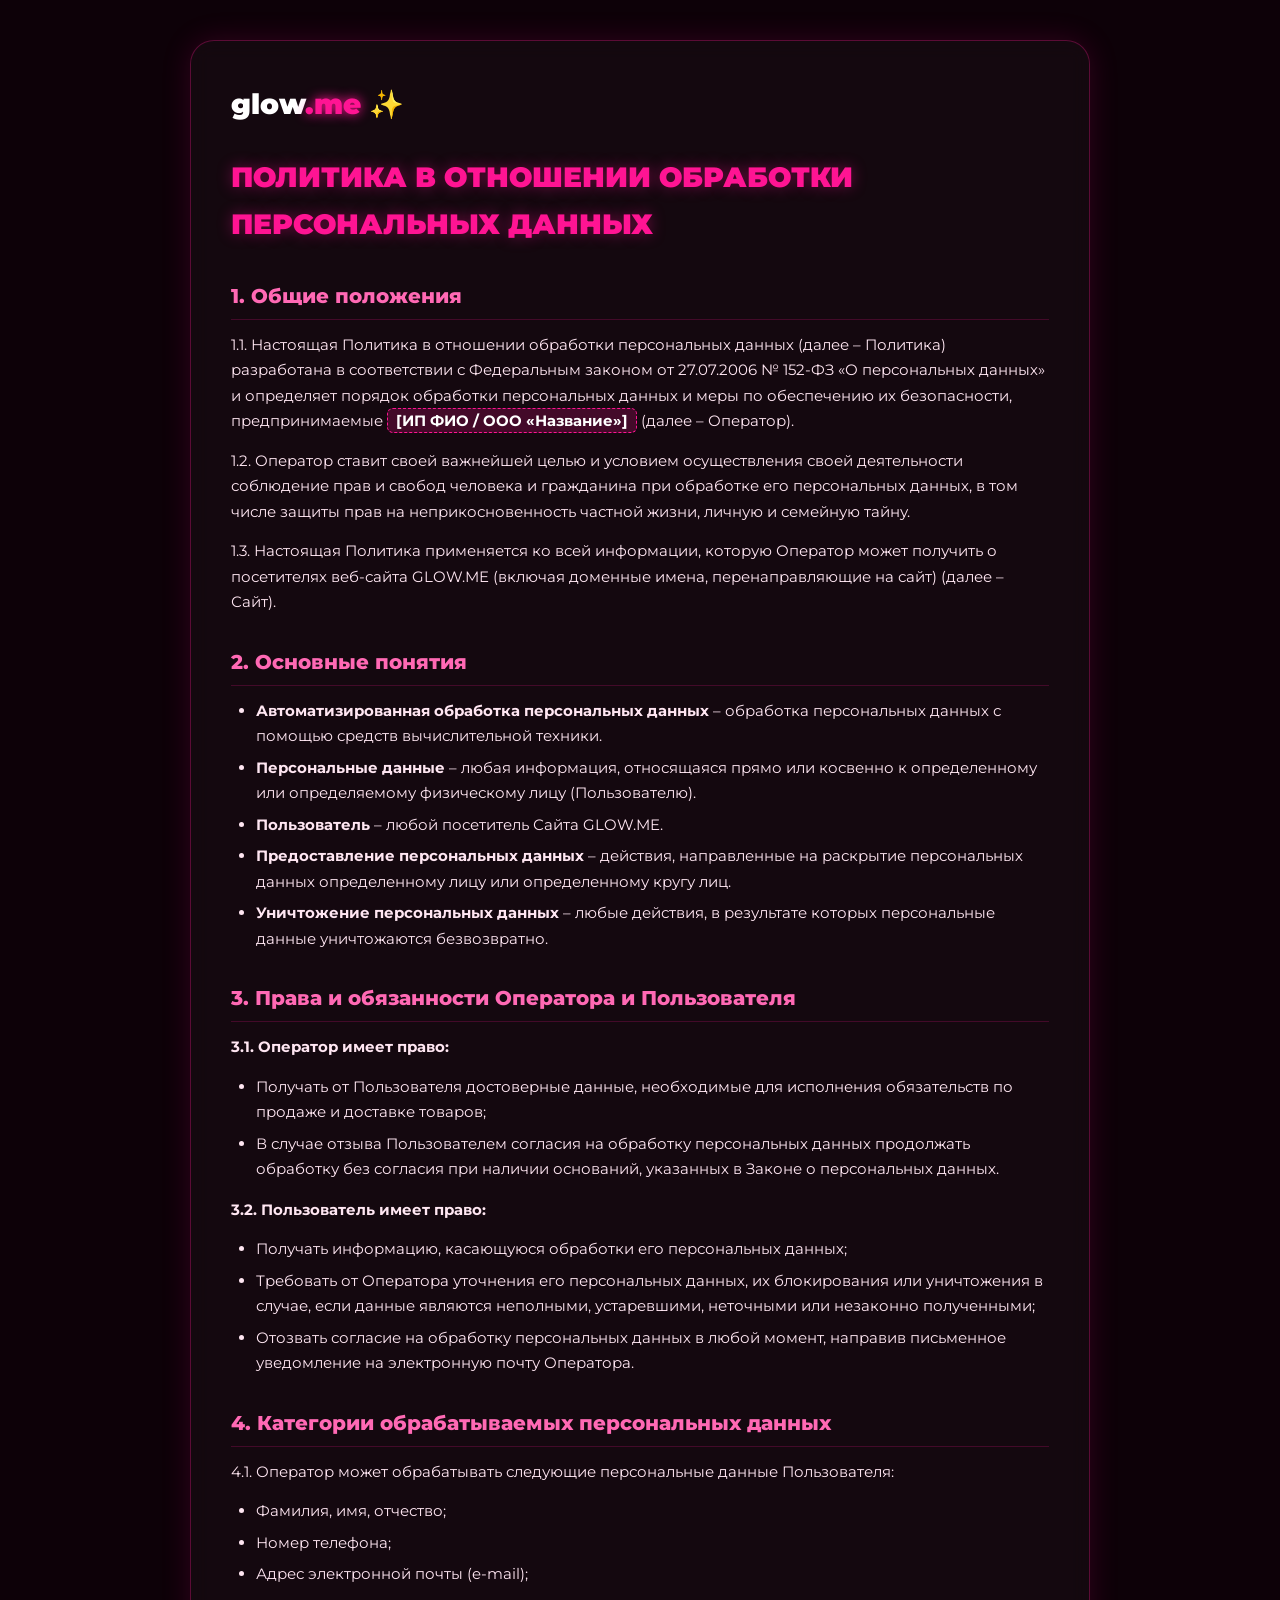
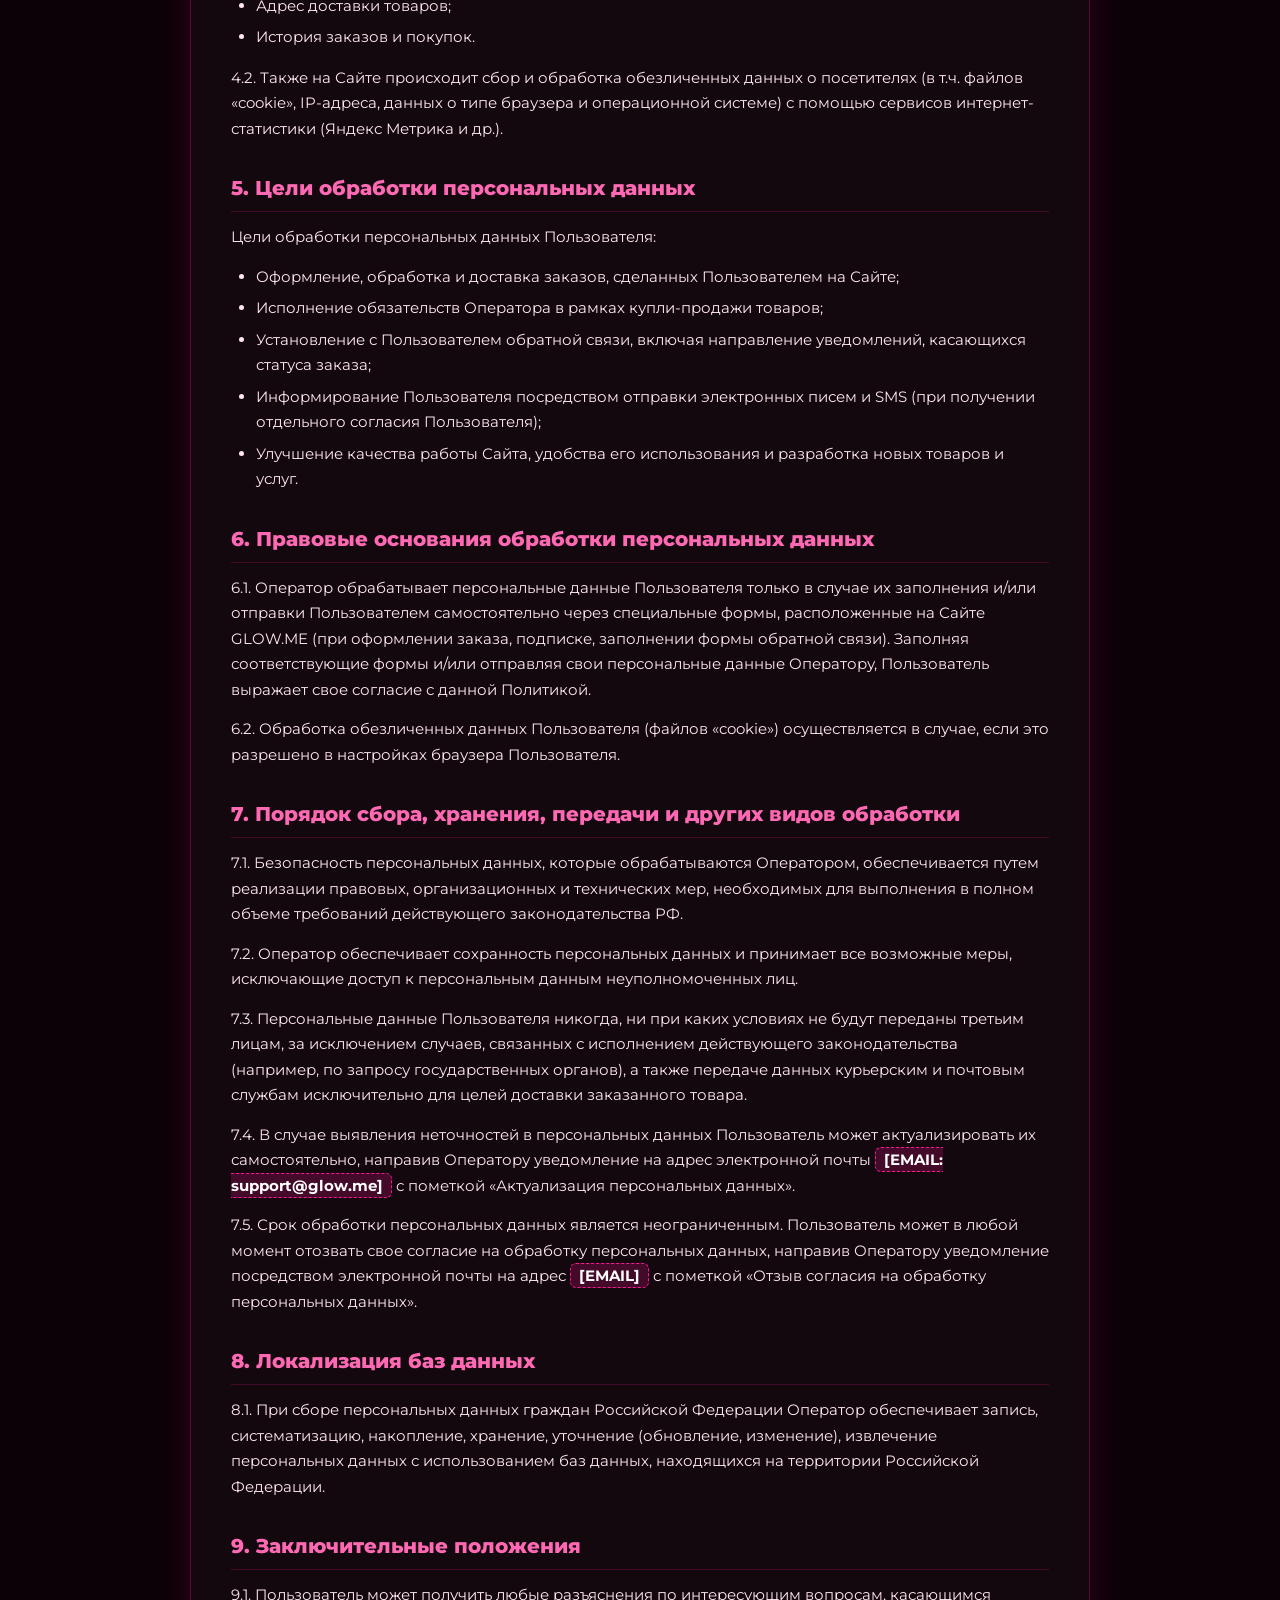
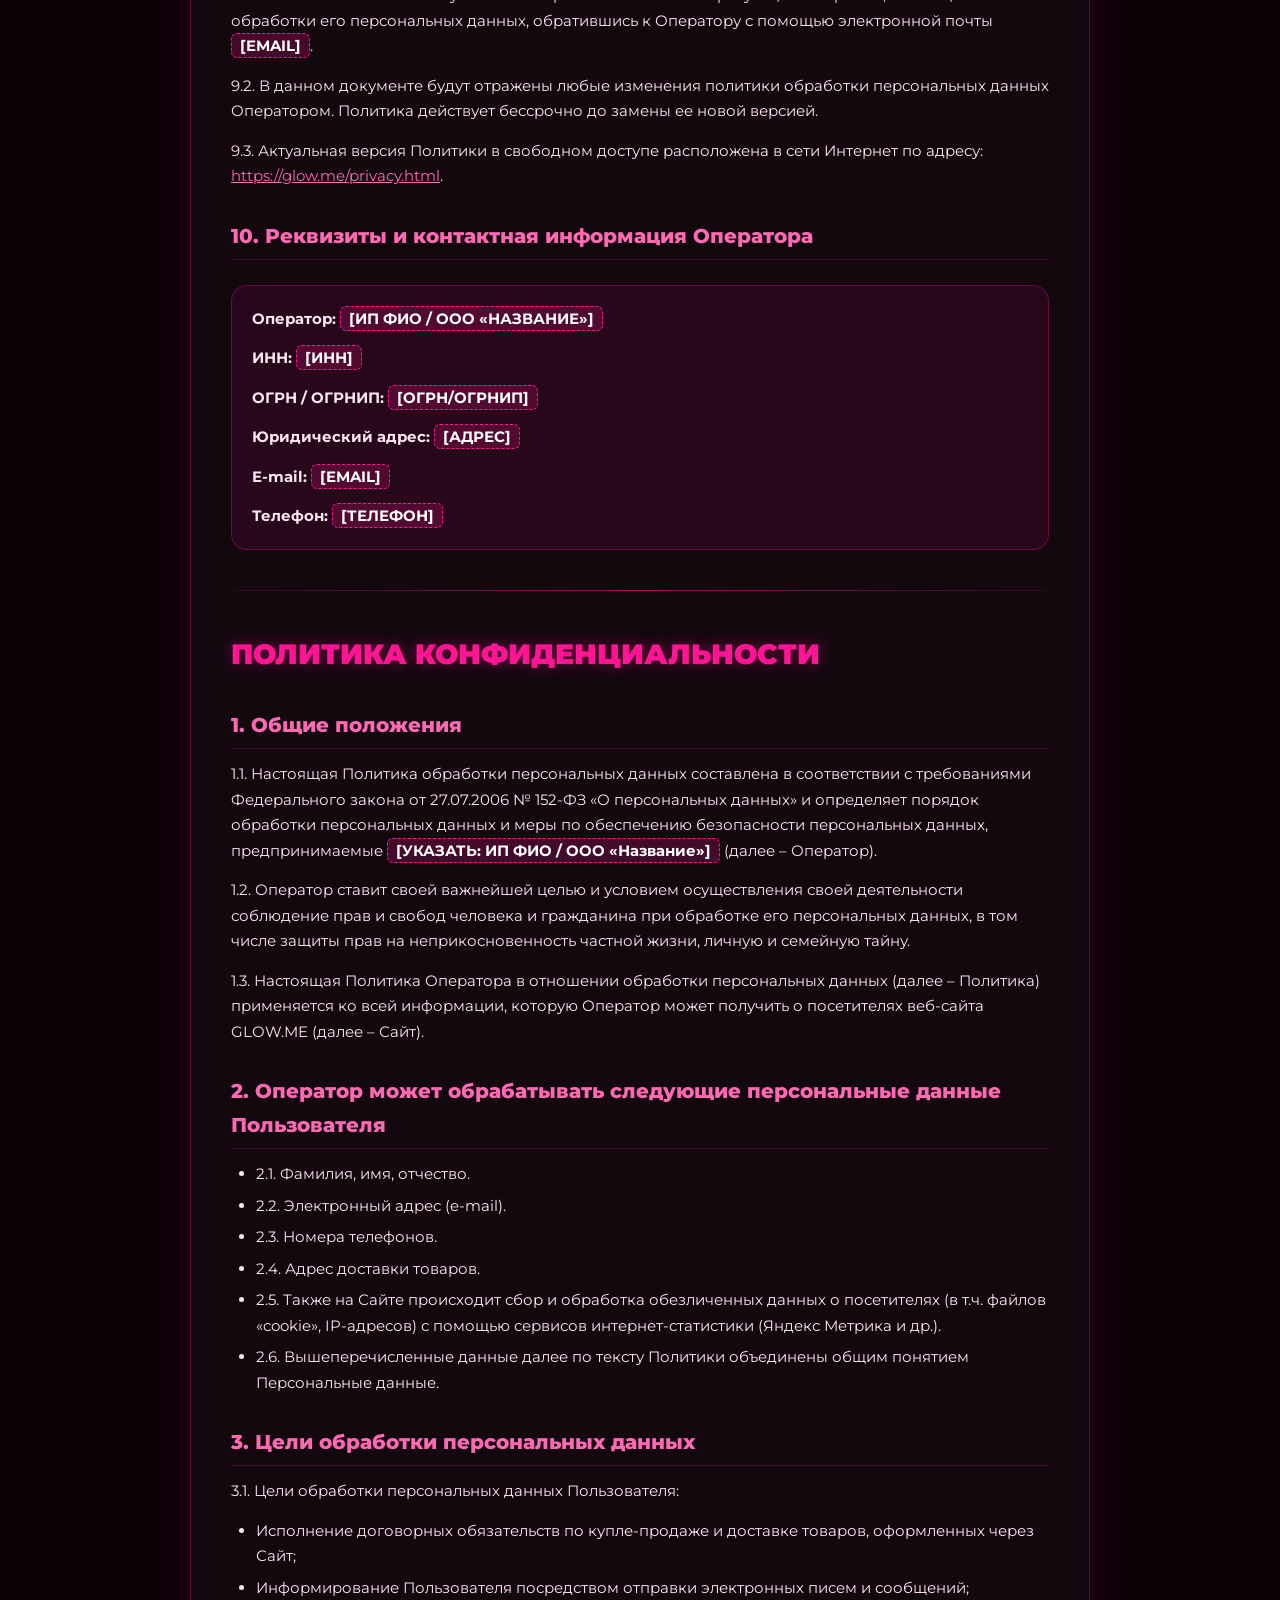
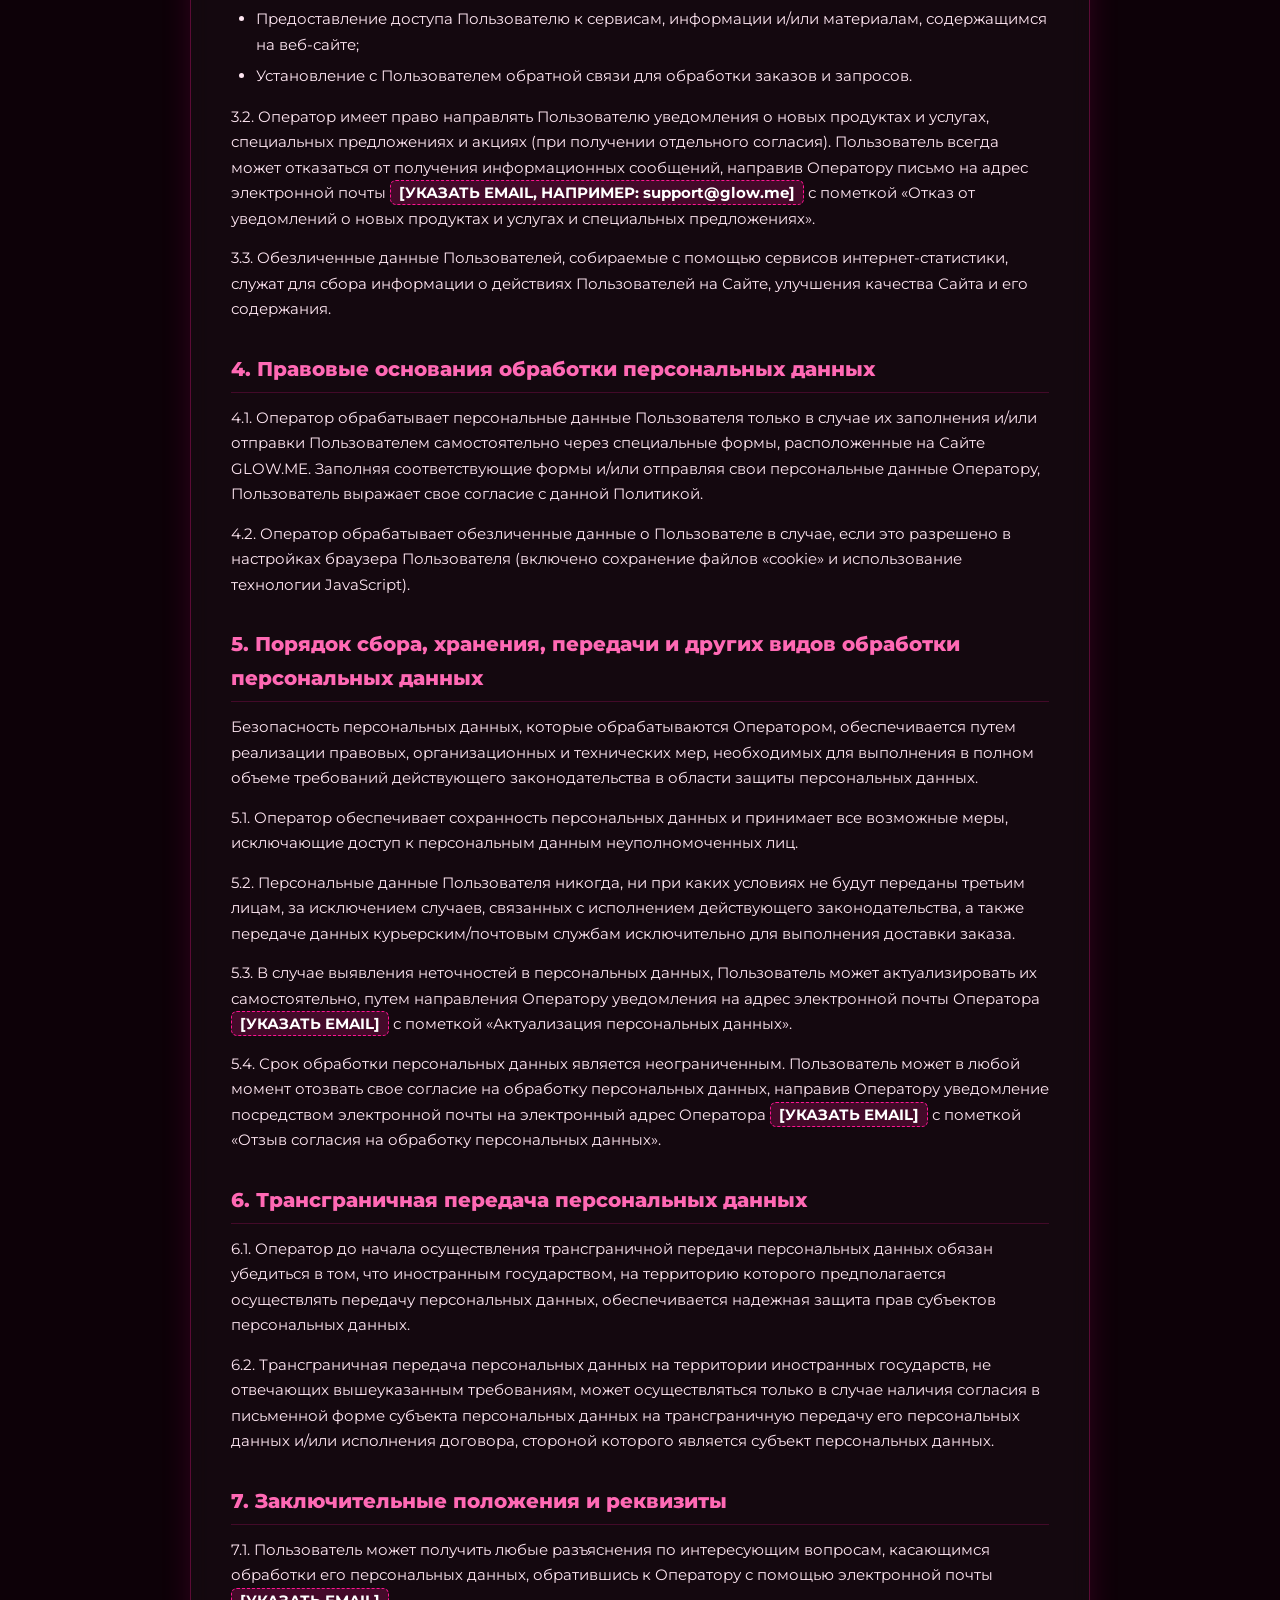
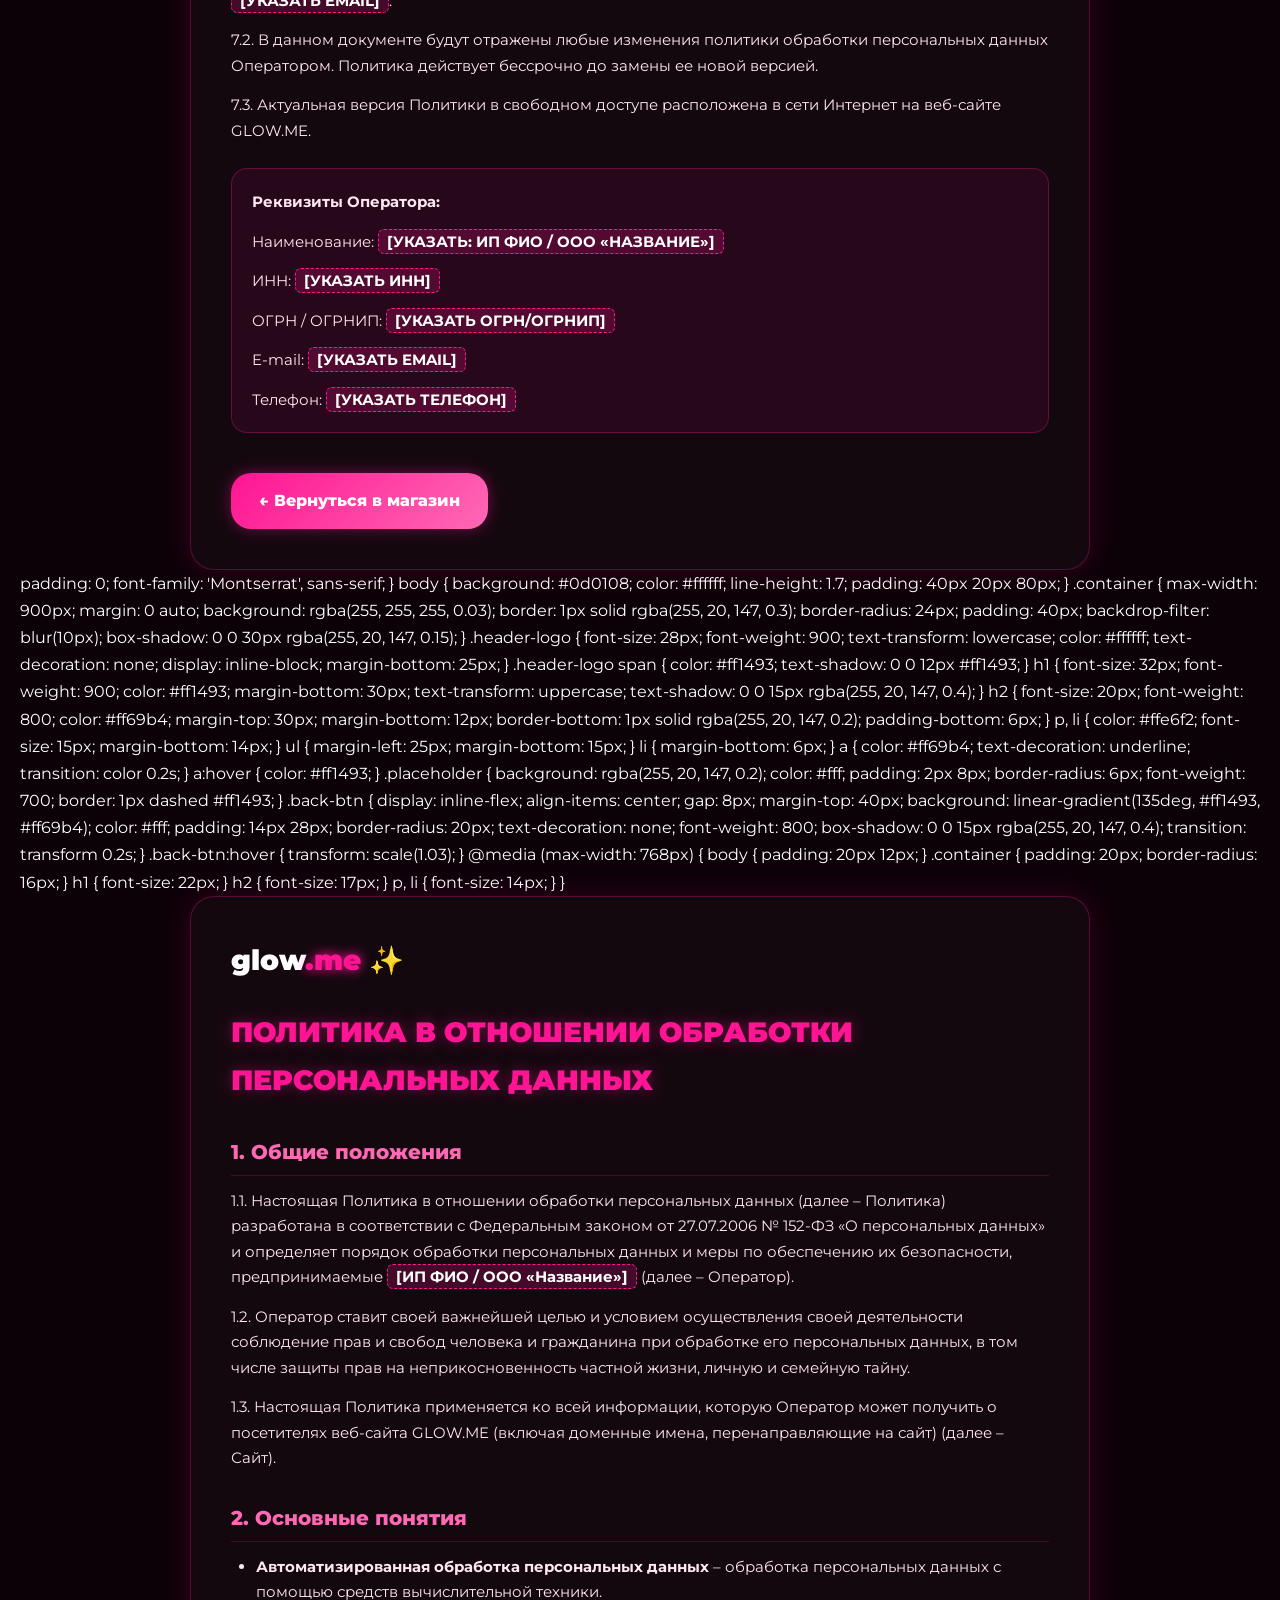
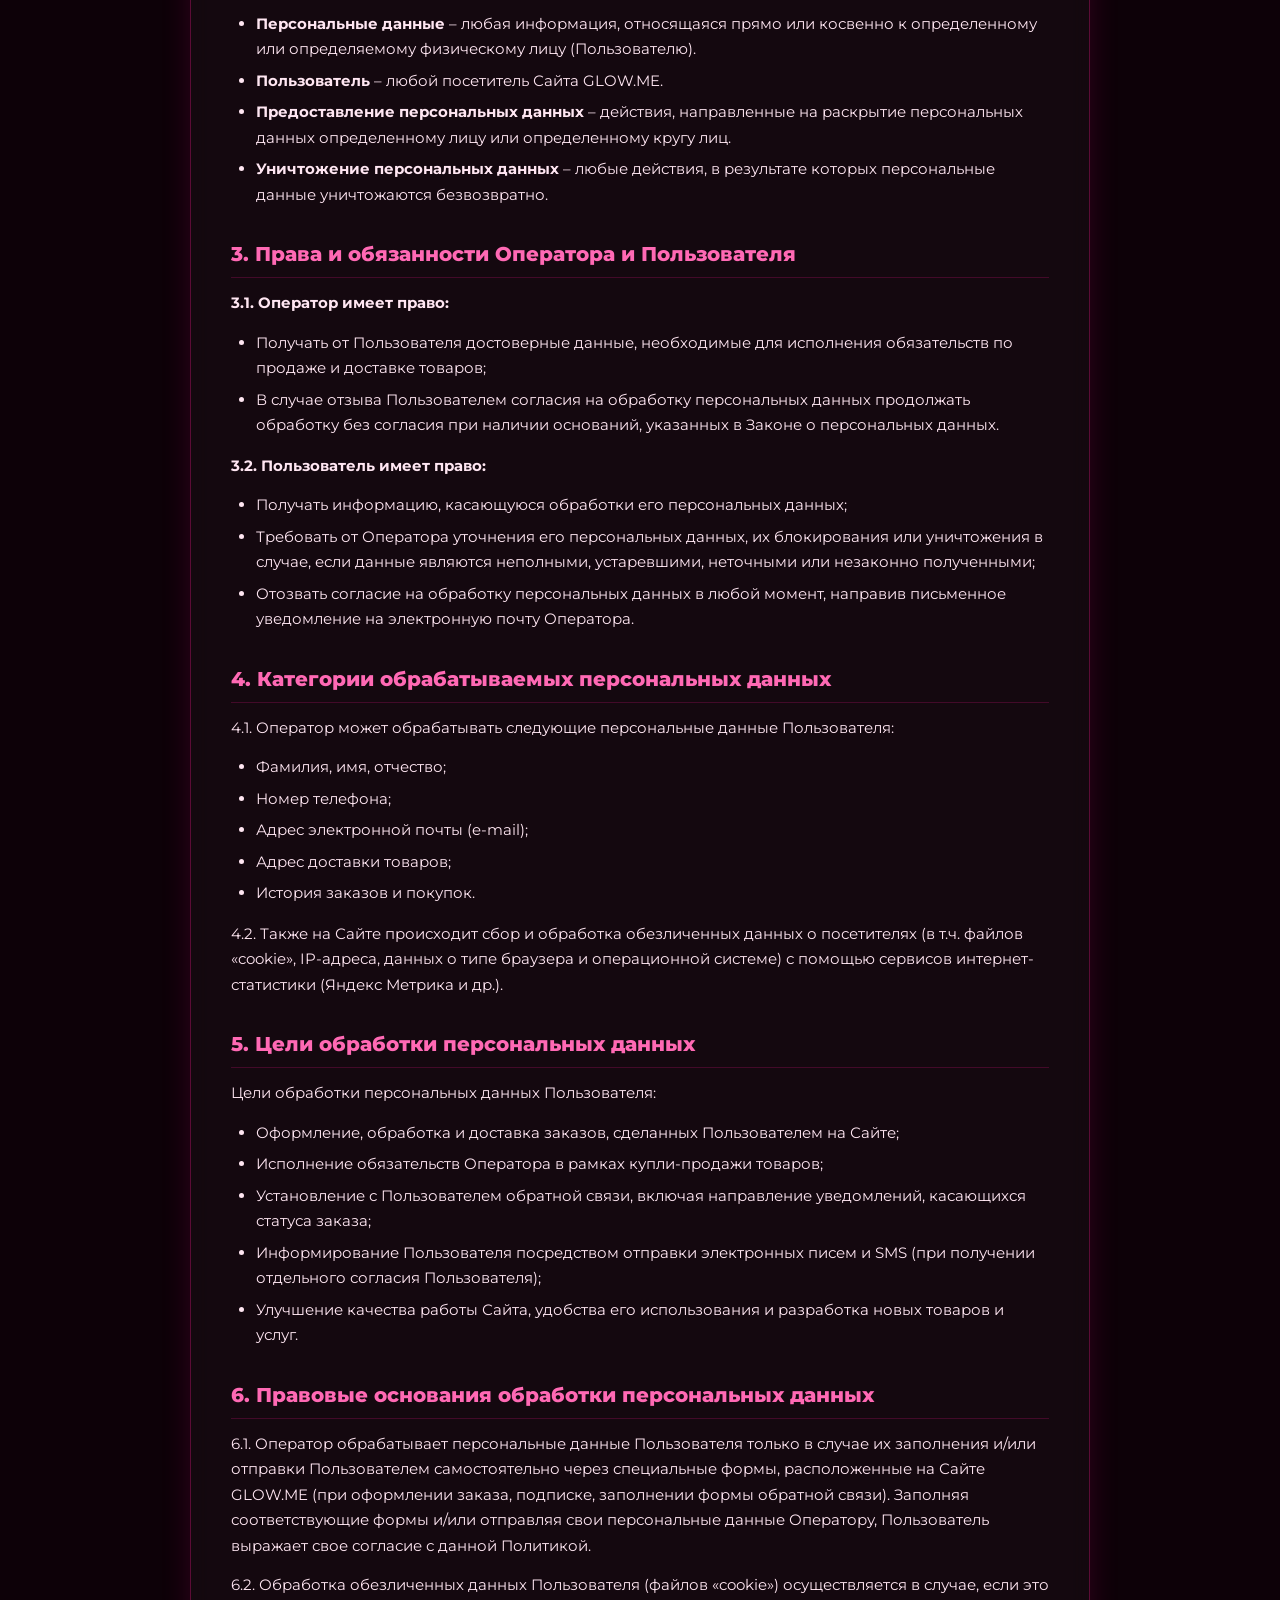
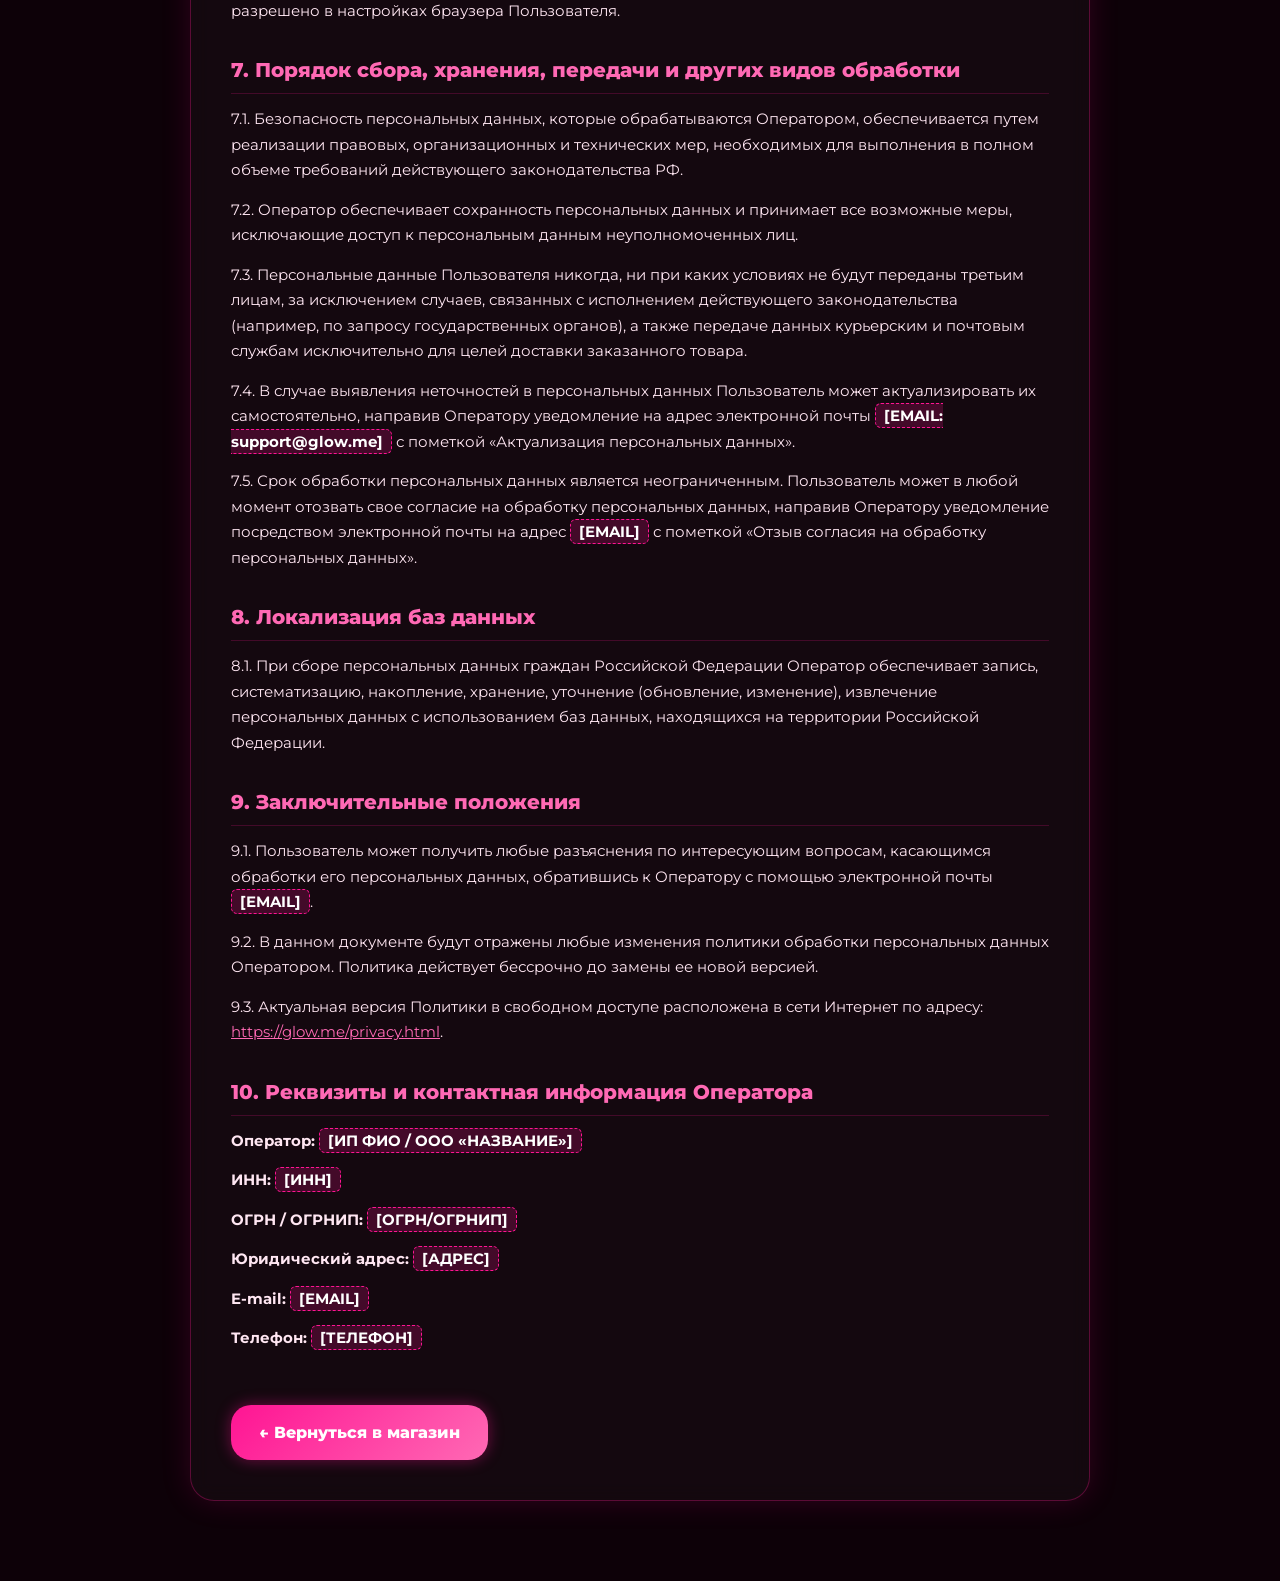
==== commit 786e5a16: "Update privacy.html" ====
--- a/privacy.html
+++ b/privacy.html
@@ -243,7 +243,7 @@
     <hr>
 
     <!-- ВТОРАЯ ЧАСТЬ ПОЛИТИКИ (ДОБАВЛЕННЫЙ ТЕКСТ) -->
-    <h1>Дополнительные положения политики обработки данных</h1>
+    <h1>Политика конфиденциальности</h1>
 
     <h2>1. Общие положения</h2>
     <p>1.1. Настоящая Политика обработки персональных данных составлена в соответствии с требованиями Федерального закона от 27.07.2006 № 152-ФЗ «О персональных данных» и определяет порядок обработки персональных данных и меры по обеспечению безопасности персональных данных, предпринимаемые <span class="placeholder">[УКАЗАТЬ: ИП ФИО / ООО «Название»]</span> (далее – Оператор).</p>
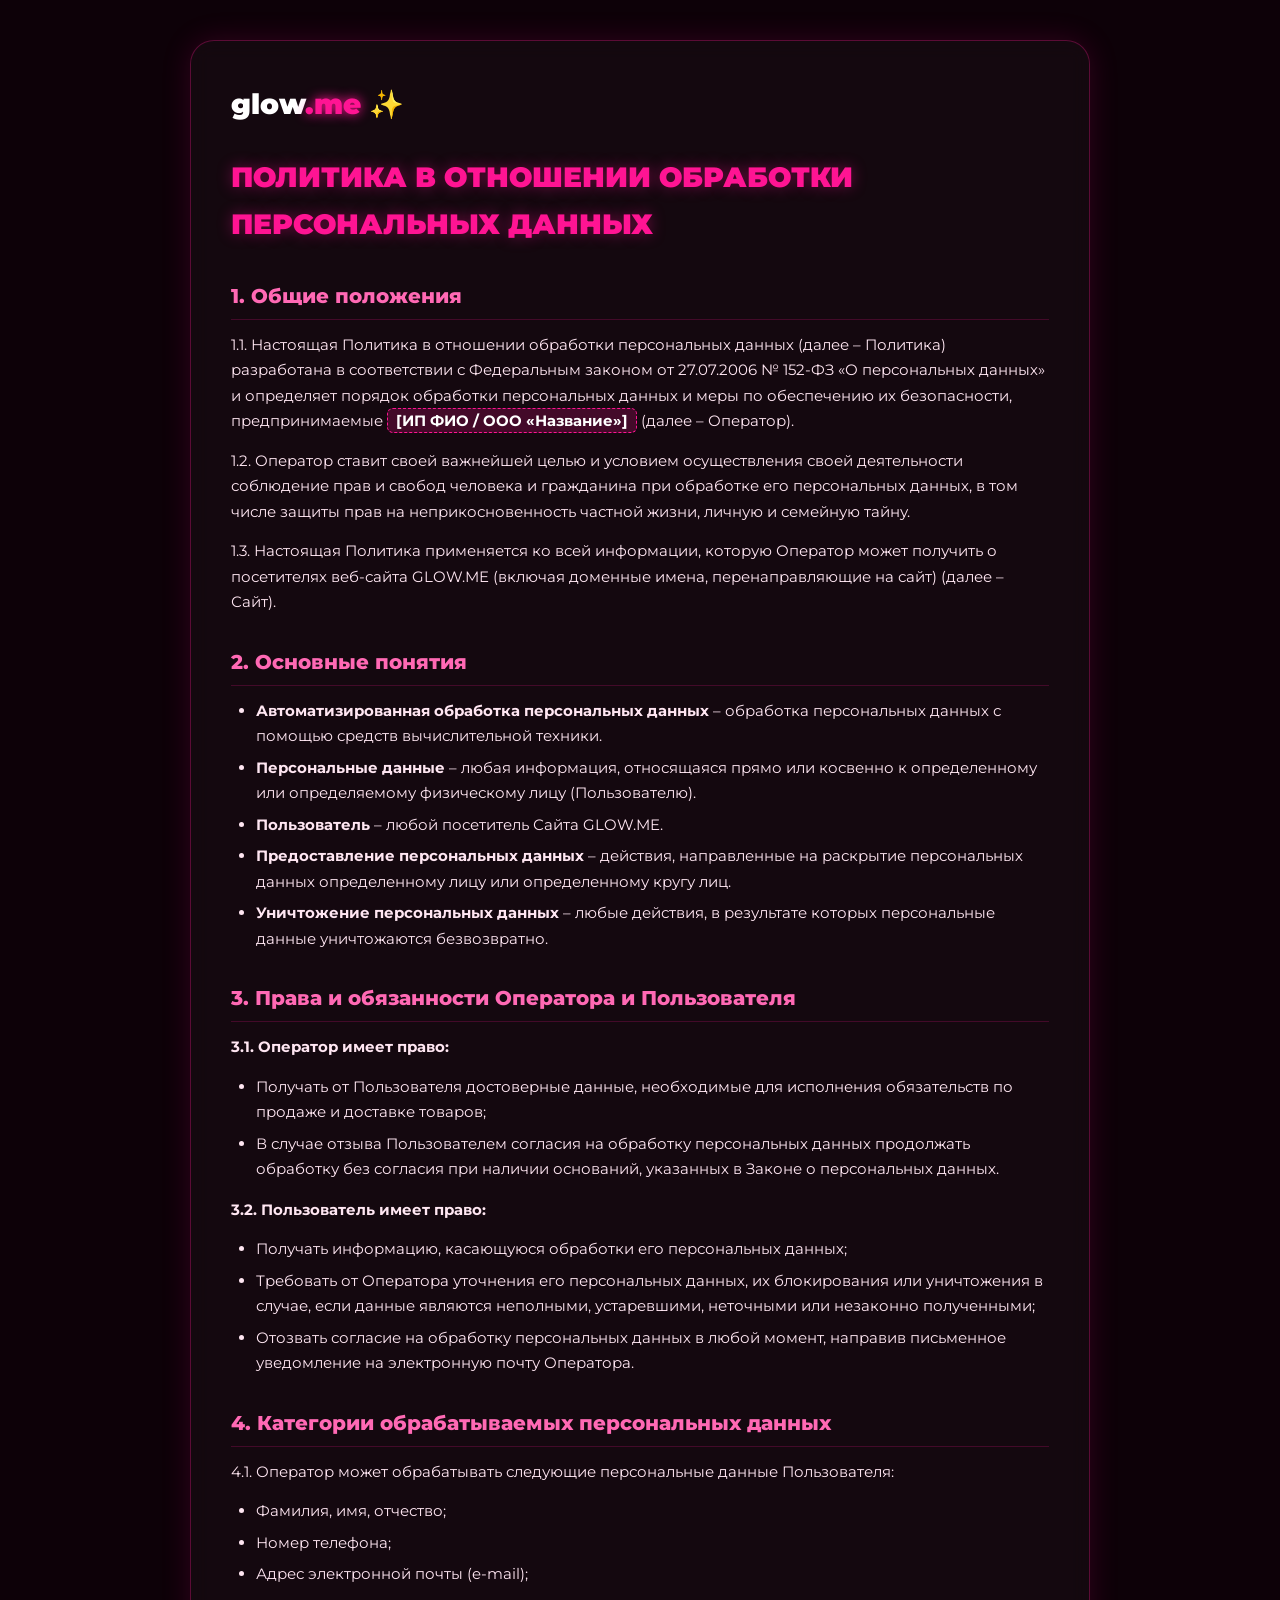
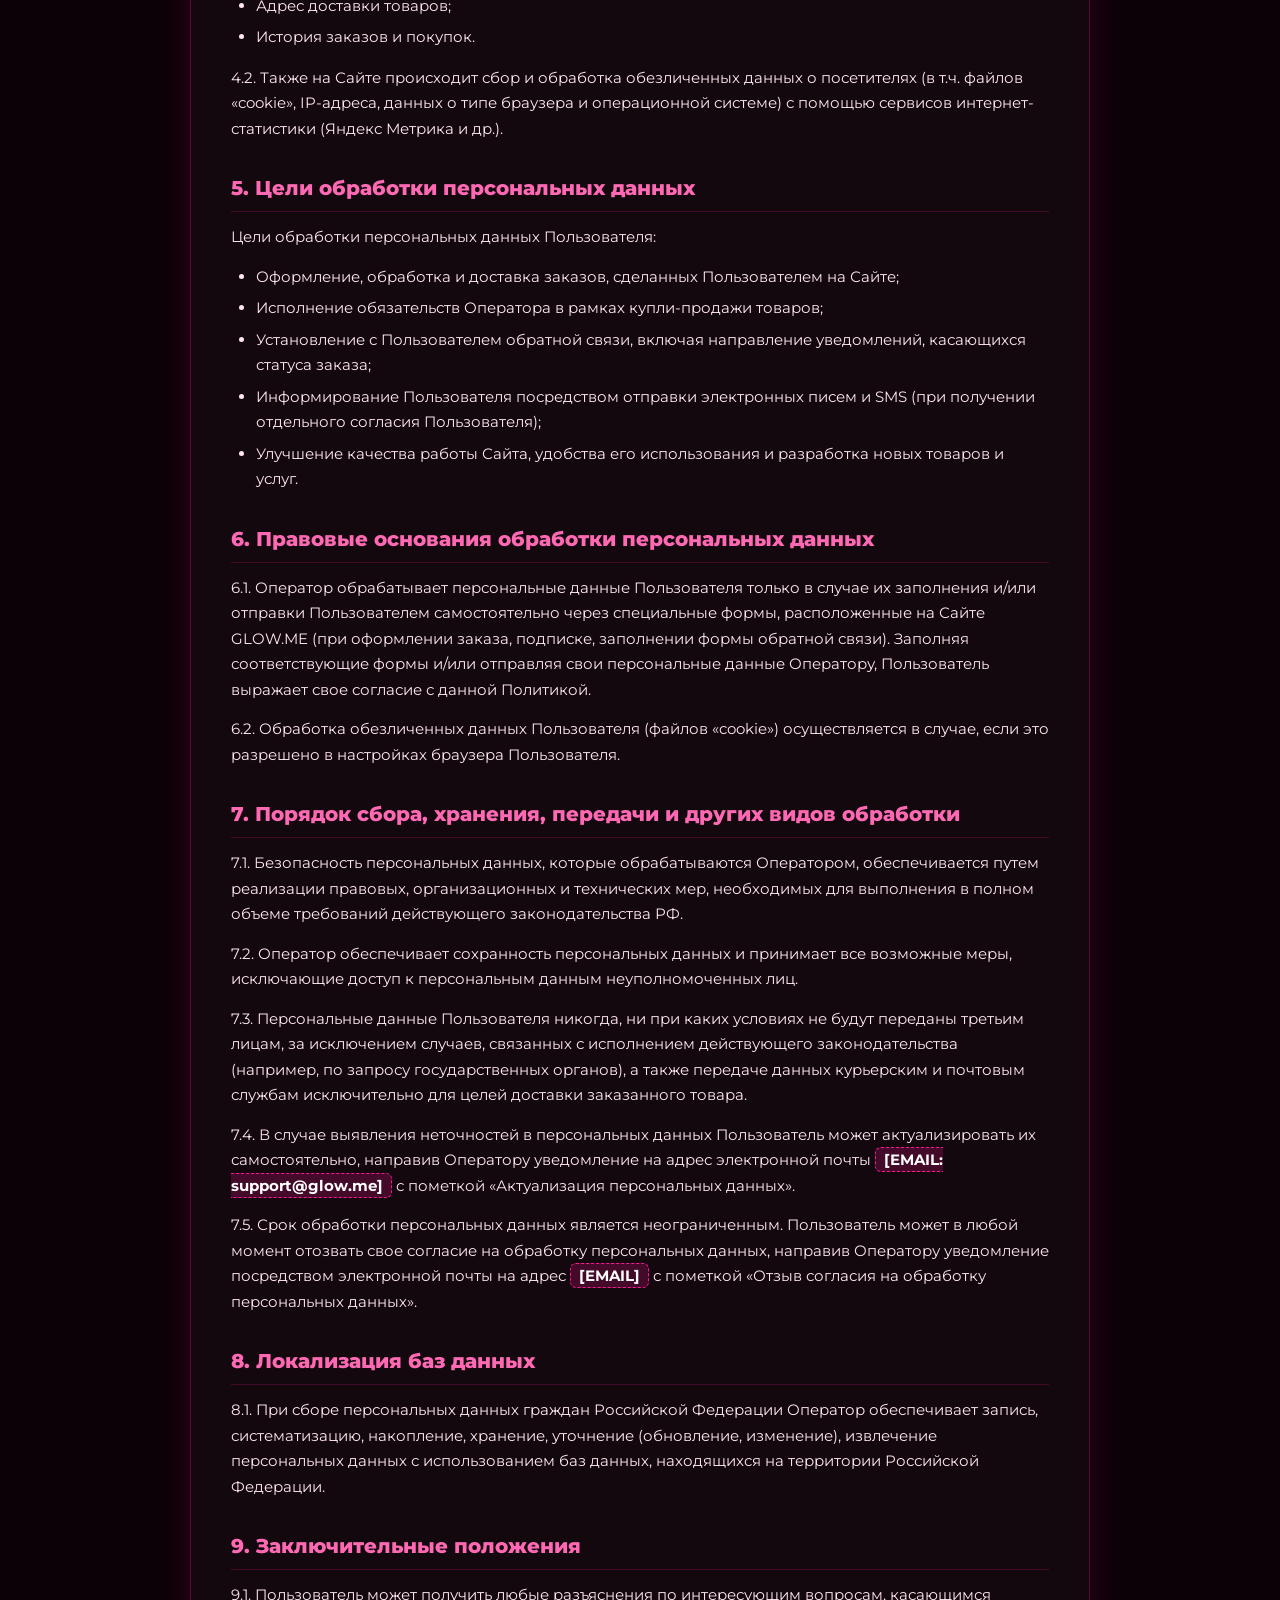
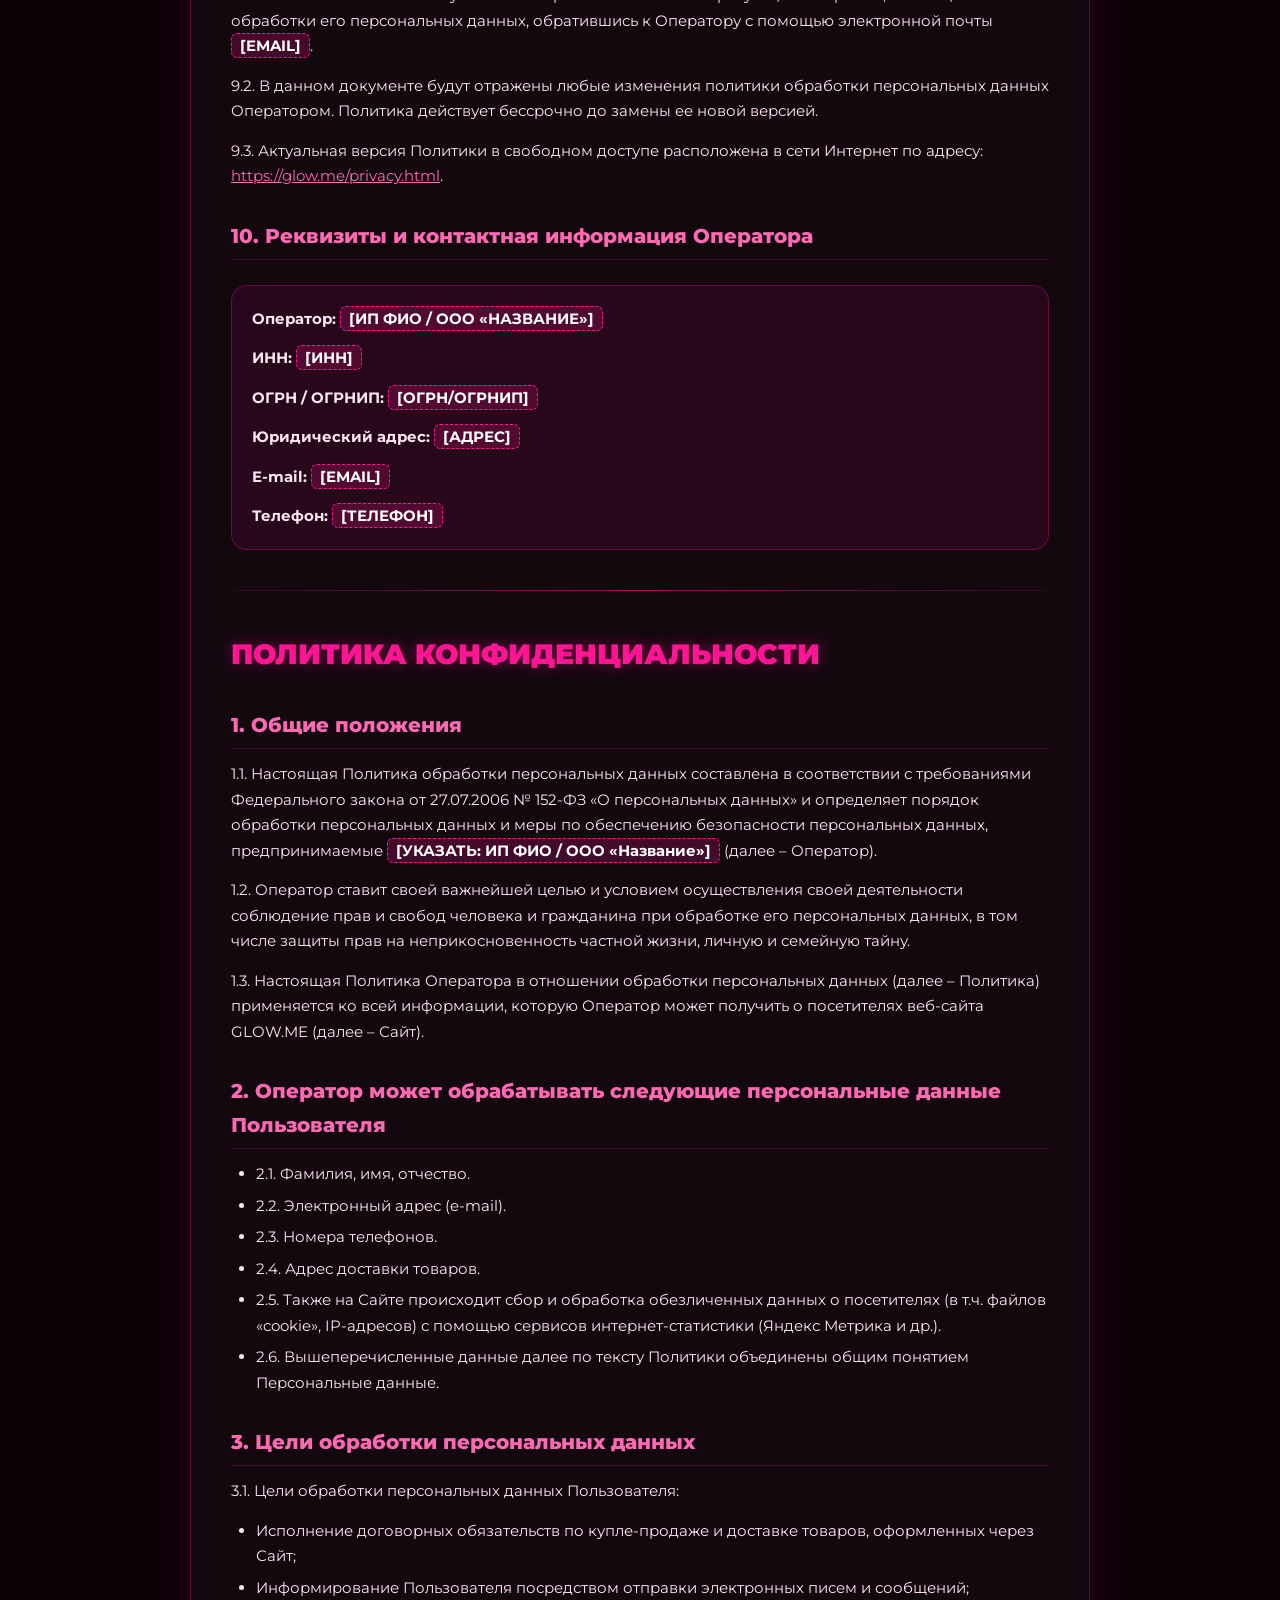
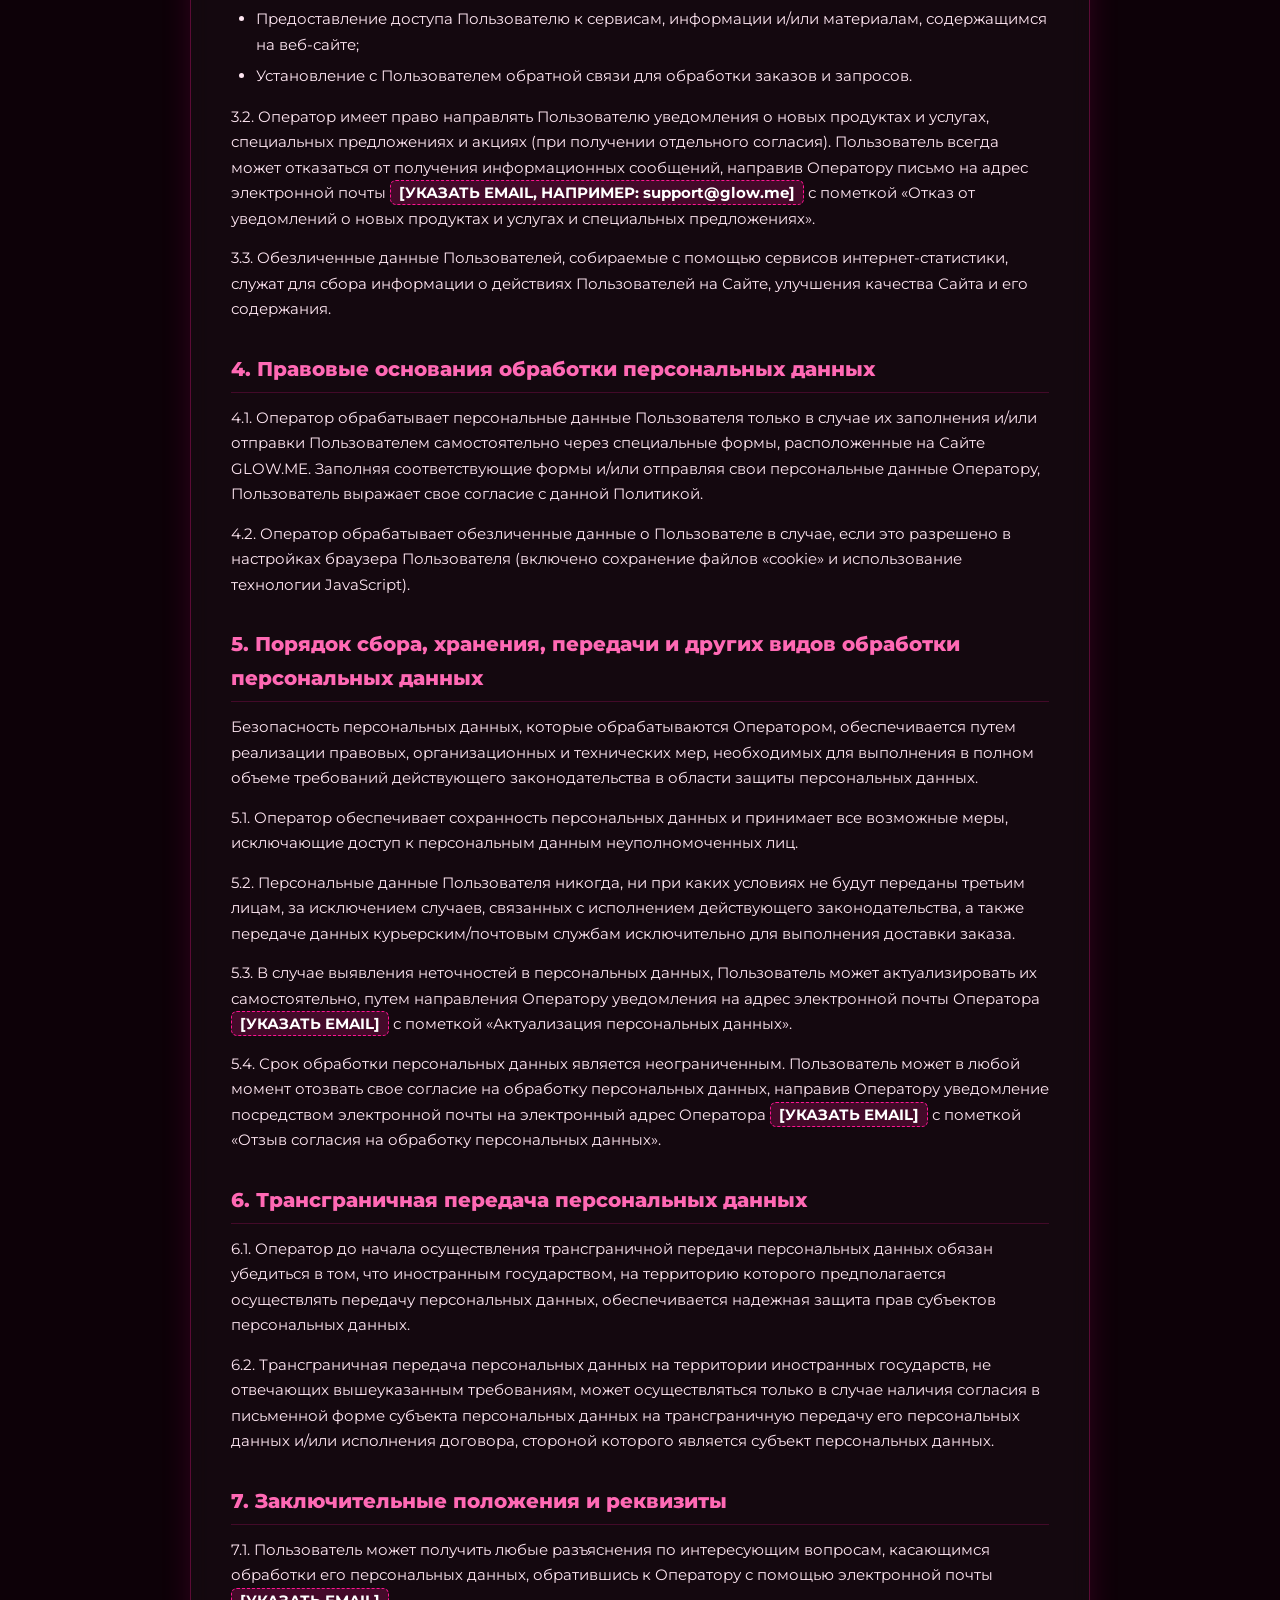
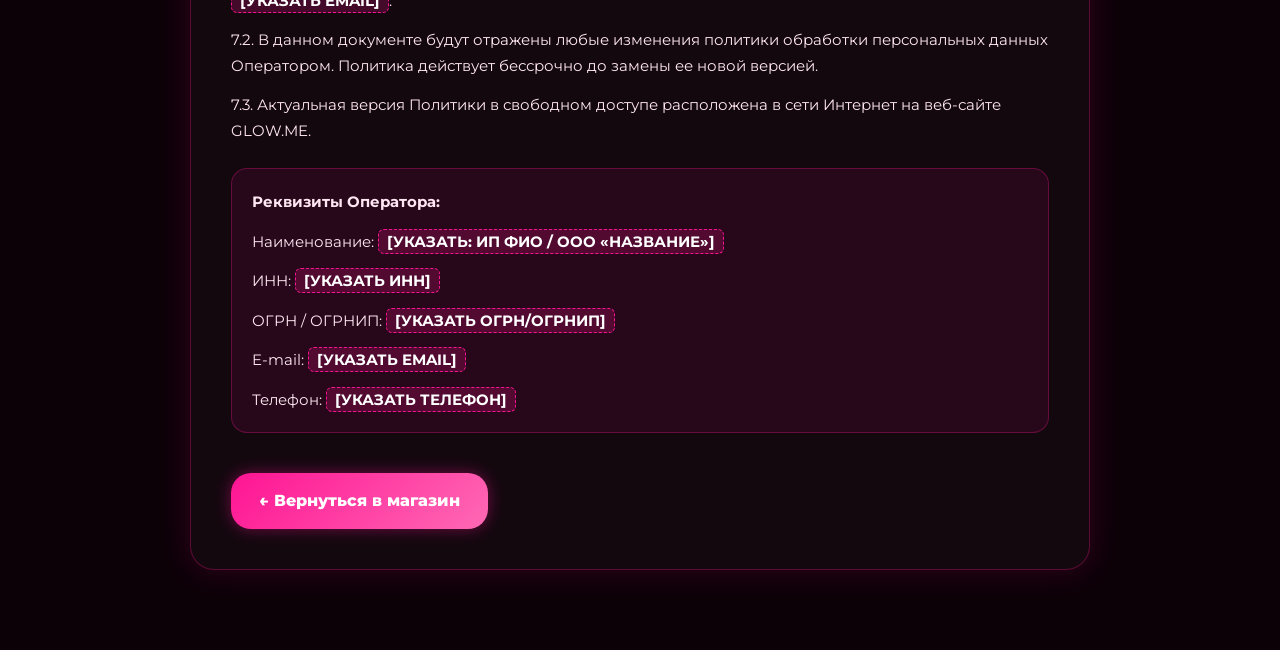
==== commit 22c25785: "Update privacy.html" ====
--- a/privacy.html
+++ b/privacy.html
@@ -305,208 +305,3 @@
 
 </body>
 </html>
-      padding: 0;
-      font-family: 'Montserrat', sans-serif;
-    }
-
-    body {
-      background: #0d0108;
-      color: #ffffff;
-      line-height: 1.7;
-      padding: 40px 20px 80px;
-    }
-
-    .container {
-      max-width: 900px;
-      margin: 0 auto;
-      background: rgba(255, 255, 255, 0.03);
-      border: 1px solid rgba(255, 20, 147, 0.3);
-      border-radius: 24px;
-      padding: 40px;
-      backdrop-filter: blur(10px);
-      box-shadow: 0 0 30px rgba(255, 20, 147, 0.15);
-    }
-
-    .header-logo {
-      font-size: 28px;
-      font-weight: 900;
-      text-transform: lowercase;
-      color: #ffffff;
-      text-decoration: none;
-      display: inline-block;
-      margin-bottom: 25px;
-    }
-
-    .header-logo span {
-      color: #ff1493;
-      text-shadow: 0 0 12px #ff1493;
-    }
-
-    h1 {
-      font-size: 32px;
-      font-weight: 900;
-      color: #ff1493;
-      margin-bottom: 30px;
-      text-transform: uppercase;
-      text-shadow: 0 0 15px rgba(255, 20, 147, 0.4);
-    }
-
-    h2 {
-      font-size: 20px;
-      font-weight: 800;
-      color: #ff69b4;
-      margin-top: 30px;
-      margin-bottom: 12px;
-      border-bottom: 1px solid rgba(255, 20, 147, 0.2);
-      padding-bottom: 6px;
-    }
-
-    p, li {
-      color: #ffe6f2;
-      font-size: 15px;
-      margin-bottom: 14px;
-    }
-
-    ul {
-      margin-left: 25px;
-      margin-bottom: 15px;
-    }
-
-    li {
-      margin-bottom: 6px;
-    }
-
-    a {
-      color: #ff69b4;
-      text-decoration: underline;
-      transition: color 0.2s;
-    }
-
-    a:hover {
-      color: #ff1493;
-    }
-
-    .placeholder {
-      background: rgba(255, 20, 147, 0.2);
-      color: #fff;
-      padding: 2px 8px;
-      border-radius: 6px;
-      font-weight: 700;
-      border: 1px dashed #ff1493;
-    }
-
-    .back-btn {
-      display: inline-flex;
-      align-items: center;
-      gap: 8px;
-      margin-top: 40px;
-      background: linear-gradient(135deg, #ff1493, #ff69b4);
-      color: #fff;
-      padding: 14px 28px;
-      border-radius: 20px;
-      text-decoration: none;
-      font-weight: 800;
-      box-shadow: 0 0 15px rgba(255, 20, 147, 0.4);
-      transition: transform 0.2s;
-    }
-
-    .back-btn:hover {
-      transform: scale(1.03);
-    }
-
-    @media (max-width: 768px) {
-      body { padding: 20px 12px; }
-      .container { padding: 20px; border-radius: 16px; }
-      h1 { font-size: 22px; }
-      h2 { font-size: 17px; }
-      p, li { font-size: 14px; }
-    }
-  </style>
-</head>
-<body>
-
-  <div class="container">
-    <a href="index.html" class="header-logo">glow<span>.me</span> ✨</a>
-
-    <h1>Политика в отношении обработки персональных данных</h1>
-
-    <h2>1. Общие положения</h2>
-    <p>1.1. Настоящая Политика в отношении обработки персональных данных (далее – Политика) разработана в соответствии с Федеральным законом от 27.07.2006 № 152-ФЗ «О персональных данных» и определяет порядок обработки персональных данных и меры по обеспечению их безопасности, предпринимаемые <span class="placeholder">[ИП ФИО / ООО «Название»]</span> (далее – Оператор).</p>
-    <p>1.2. Оператор ставит своей важнейшей целью и условием осуществления своей деятельности соблюдение прав и свобод человека и гражданина при обработке его персональных данных, в том числе защиты прав на неприкосновенность частной жизни, личную и семейную тайну.</p>
-    <p>1.3. Настоящая Политика применяется ко всей информации, которую Оператор может получить о посетителях веб-сайта GLOW.ME (включая доменные имена, перенаправляющие на сайт) (далее – Сайт).</p>
-
-    <h2>2. Основные понятия</h2>
-    <ul>
-      <li><strong>Автоматизированная обработка персональных данных</strong> – обработка персональных данных с помощью средств вычислительной техники.</li>
-      <li><strong>Персональные данные</strong> – любая информация, относящаяся прямо или косвенно к определенному или определяемому физическому лицу (Пользователю).</li>
-      <li><strong>Пользователь</strong> – любой посетитель Сайта GLOW.ME.</li>
-      <li><strong>Предоставление персональных данных</strong> – действия, направленные на раскрытие персональных данных определенному лицу или определенному кругу лиц.</li>
-      <li><strong>Уничтожение персональных данных</strong> – любые действия, в результате которых персональные данные уничтожаются безвозвратно.</li>
-    </ul>
-
-    <h2>3. Права и обязанности Оператора и Пользователя</h2>
-    <p><strong>3.1. Оператор имеет право:</strong></p>
-    <ul>
-      <li>Получать от Пользователя достоверные данные, необходимые для исполнения обязательств по продаже и доставке товаров;</li>
-      <li>В случае отзыва Пользователем согласия на обработку персональных данных продолжать обработку без согласия при наличии оснований, указанных в Законе о персональных данных.</li>
-    </ul>
-    <p><strong>3.2. Пользователь имеет право:</strong></p>
-    <ul>
-      <li>Получать информацию, касающуюся обработки его персональных данных;</li>
-      <li>Требовать от Оператора уточнения его персональных данных, их блокирования или уничтожения в случае, если данные являются неполными, устаревшими, неточными или незаконно полученными;</li>
-      <li>Отозвать согласие на обработку персональных данных в любой момент, направив письменное уведомление на электронную почту Оператора.</li>
-    </ul>
-
-    <h2>4. Категории обрабатываемых персональных данных</h2>
-    <p>4.1. Оператор может обрабатывать следующие персональные данные Пользователя:</p>
-    <ul>
-      <li>Фамилия, имя, отчество;</li>
-      <li>Номер телефона;</li>
-      <li>Адрес электронной почты (e-mail);</li>
-      <li>Адрес доставки товаров;</li>
-      <li>История заказов и покупок.</li>
-    </ul>
-    <p>4.2. Также на Сайте происходит сбор и обработка обезличенных данных о посетителях (в т.ч. файлов «cookie», IP-адреса, данных о типе браузера и операционной системе) с помощью сервисов интернет-статистики (Яндекс Метрика и др.).</p>
-
-    <h2>5. Цели обработки персональных данных</h2>
-    <p>Цели обработки персональных данных Пользователя:</p>
-    <ul>
-      <li>Оформление, обработка и доставка заказов, сделанных Пользователем на Сайте;</li>
-      <li>Исполнение обязательств Оператора в рамках купли-продажи товаров;</li>
-      <li>Установление с Пользователем обратной связи, включая направление уведомлений, касающихся статуса заказа;</li>
-      <li>Информирование Пользователя посредством отправки электронных писем и SMS (при получении отдельного согласия Пользователя);</li>
-      <li>Улучшение качества работы Сайта, удобства его использования и разработка новых товаров и услуг.</li>
-    </ul>
-
-    <h2>6. Правовые основания обработки персональных данных</h2>
-    <p>6.1. Оператор обрабатывает персональные данные Пользователя только в случае их заполнения и/или отправки Пользователем самостоятельно через специальные формы, расположенные на Сайте GLOW.ME (при оформлении заказа, подписке, заполнении формы обратной связи). Заполняя соответствующие формы и/или отправляя свои персональные данные Оператору, Пользователь выражает свое согласие с данной Политикой.</p>
-    <p>6.2. Обработка обезличенных данных Пользователя (файлов «cookie») осуществляется в случае, если это разрешено в настройках браузера Пользователя.</p>
-
-    <h2>7. Порядок сбора, хранения, передачи и других видов обработки</h2>
-    <p>7.1. Безопасность персональных данных, которые обрабатываются Оператором, обеспечивается путем реализации правовых, организационных и технических мер, необходимых для выполнения в полном объеме требований действующего законодательства РФ.</p>
-    <p>7.2. Оператор обеспечивает сохранность персональных данных и принимает все возможные меры, исключающие доступ к персональным данным неуполномоченных лиц.</p>
-    <p>7.3. Персональные данные Пользователя никогда, ни при каких условиях не будут переданы третьим лицам, за исключением случаев, связанных с исполнением действующего законодательства (например, по запросу государственных органов), а также передаче данных курьерским и почтовым службам исключительно для целей доставки заказанного товара.</p>
-    <p>7.4. В случае выявления неточностей в персональных данных Пользователь может актуализировать их самостоятельно, направив Оператору уведомление на адрес электронной почты <span class="placeholder">[EMAIL: support@glow.me]</span> с пометкой «Актуализация персональных данных».</p>
-    <p>7.5. Срок обработки персональных данных является неограниченным. Пользователь может в любой момент отозвать свое согласие на обработку персональных данных, направив Оператору уведомление посредством электронной почты на адрес <span class="placeholder">[EMAIL]</span> с пометкой «Отзыв согласия на обработку персональных данных».</p>
-
-    <h2>8. Локализация баз данных</h2>
-    <p>8.1. При сборе персональных данных граждан Российской Федерации Оператор обеспечивает запись, систематизацию, накопление, хранение, уточнение (обновление, изменение), извлечение персональных данных с использованием баз данных, находящихся на территории Российской Федерации.</p>
-
-    <h2>9. Заключительные положения</h2>
-    <p>9.1. Пользователь может получить любые разъяснения по интересующим вопросам, касающимся обработки его персональных данных, обратившись к Оператору с помощью электронной почты <span class="placeholder">[EMAIL]</span>.</p>
-    <p>9.2. В данном документе будут отражены любые изменения политики обработки персональных данных Оператором. Политика действует бессрочно до замены ее новой версией.</p>
-    <p>9.3. Актуальная версия Политики в свободном доступе расположена в сети Интернет по адресу: <a href="https://glow.me/privacy.html" target="_blank">https://glow.me/privacy.html</a>.</p>
-
-    <h2>10. Реквизиты и контактная информация Оператора</h2>
-    <p><strong>Оператор:</strong> <span class="placeholder">[ИП ФИО / ООО «НАЗВАНИЕ»]</span></p>
-    <p><strong>ИНН:</strong> <span class="placeholder">[ИНН]</span></p>
-    <p><strong>ОГРН / ОГРНИП:</strong> <span class="placeholder">[ОГРН/ОГРНИП]</span></p>
-    <p><strong>Юридический адрес:</strong> <span class="placeholder">[АДРЕС]</span></p>
-    <p><strong>E-mail:</strong> <span class="placeholder">[EMAIL]</span></p>
-    <p><strong>Телефон:</strong> <span class="placeholder">[ТЕЛЕФОН]</span></p>
-
-    <a href="index.html" class="back-btn">← Вернуться в магазин</a>
-  </div>
-
-</body>
-</html>
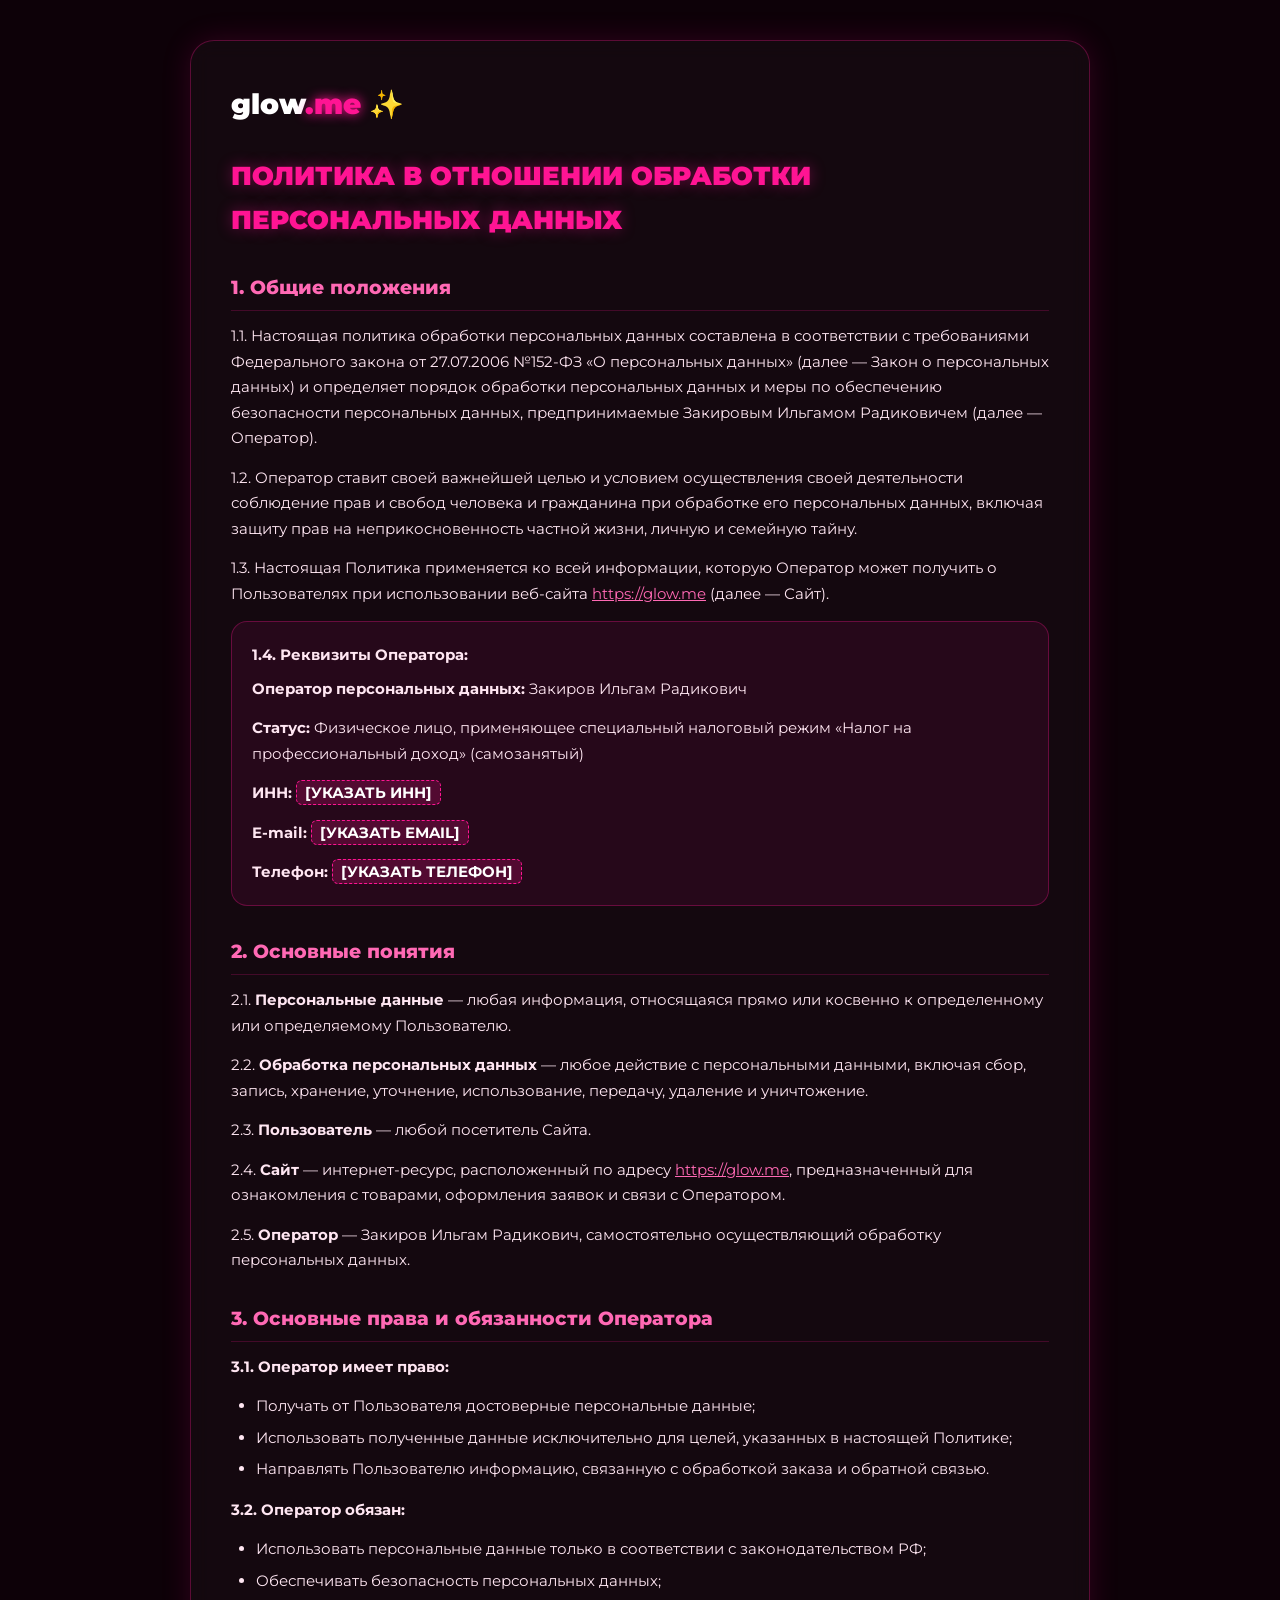
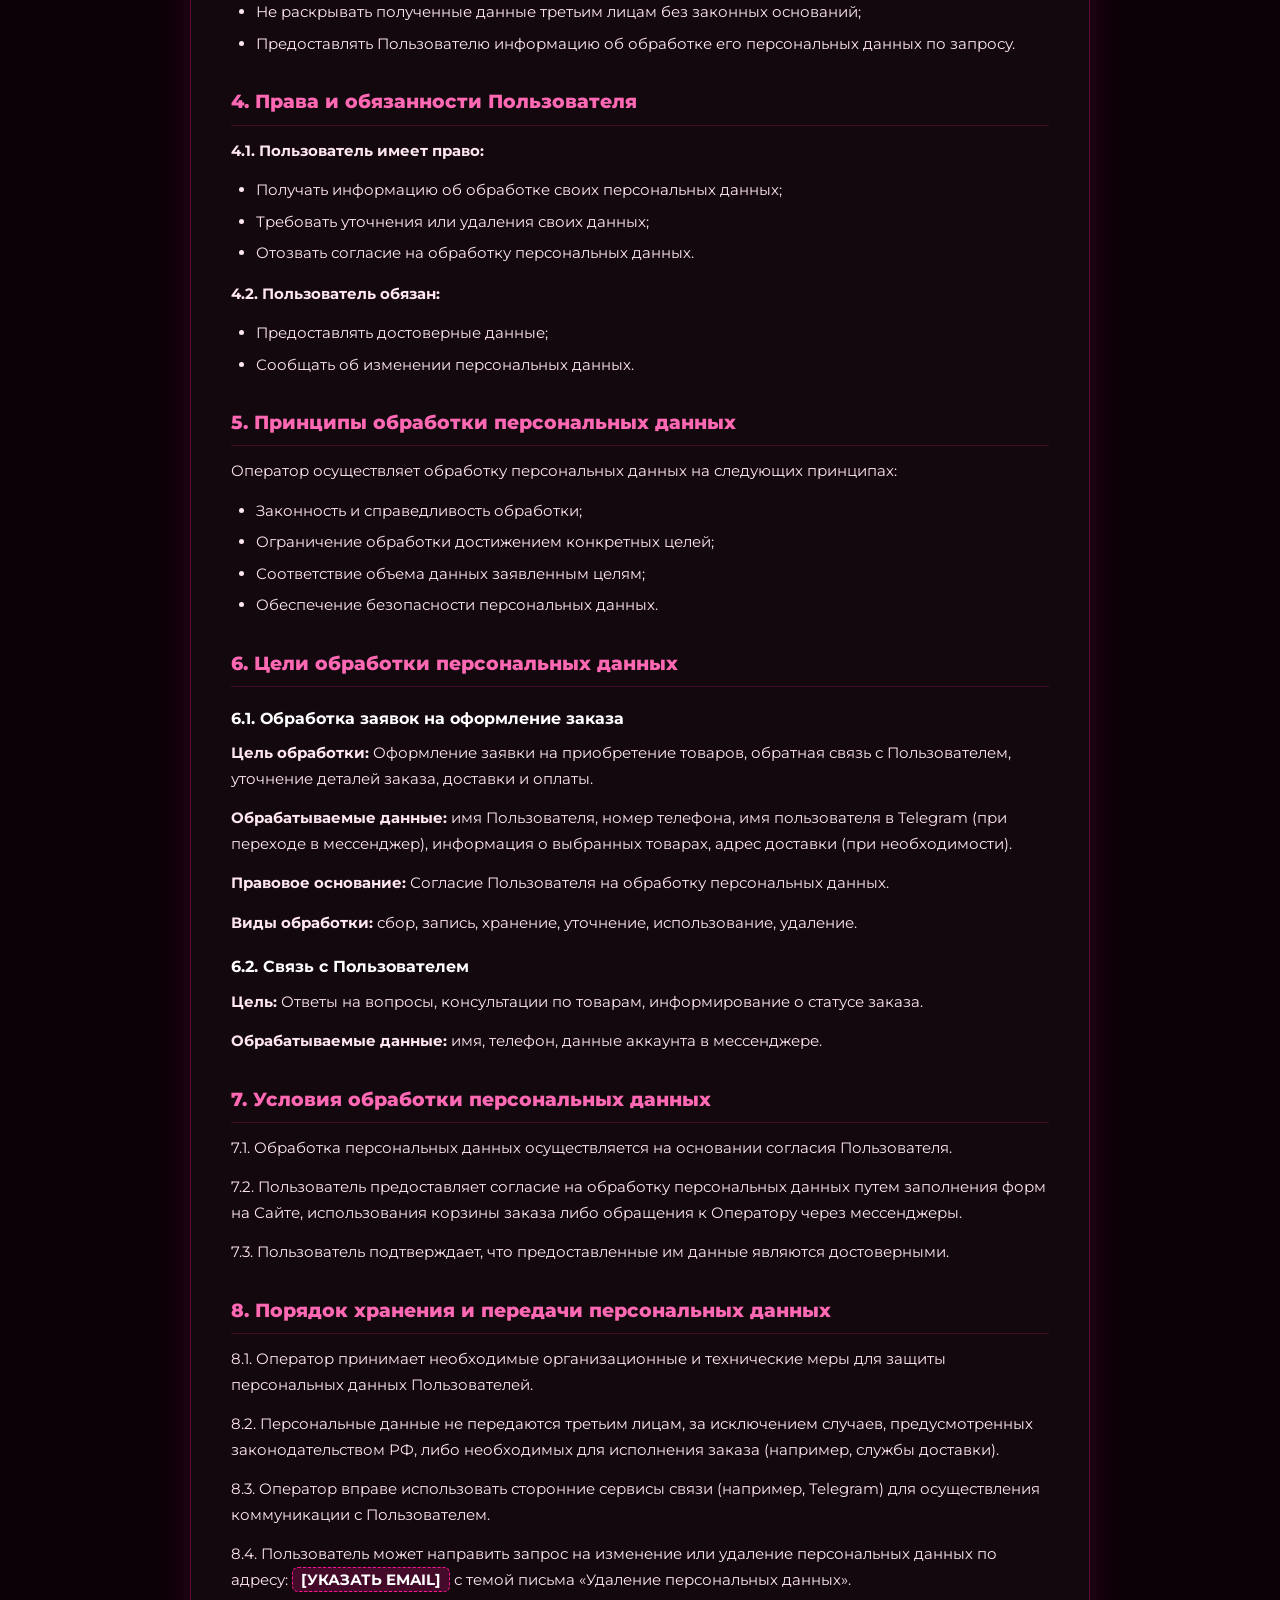
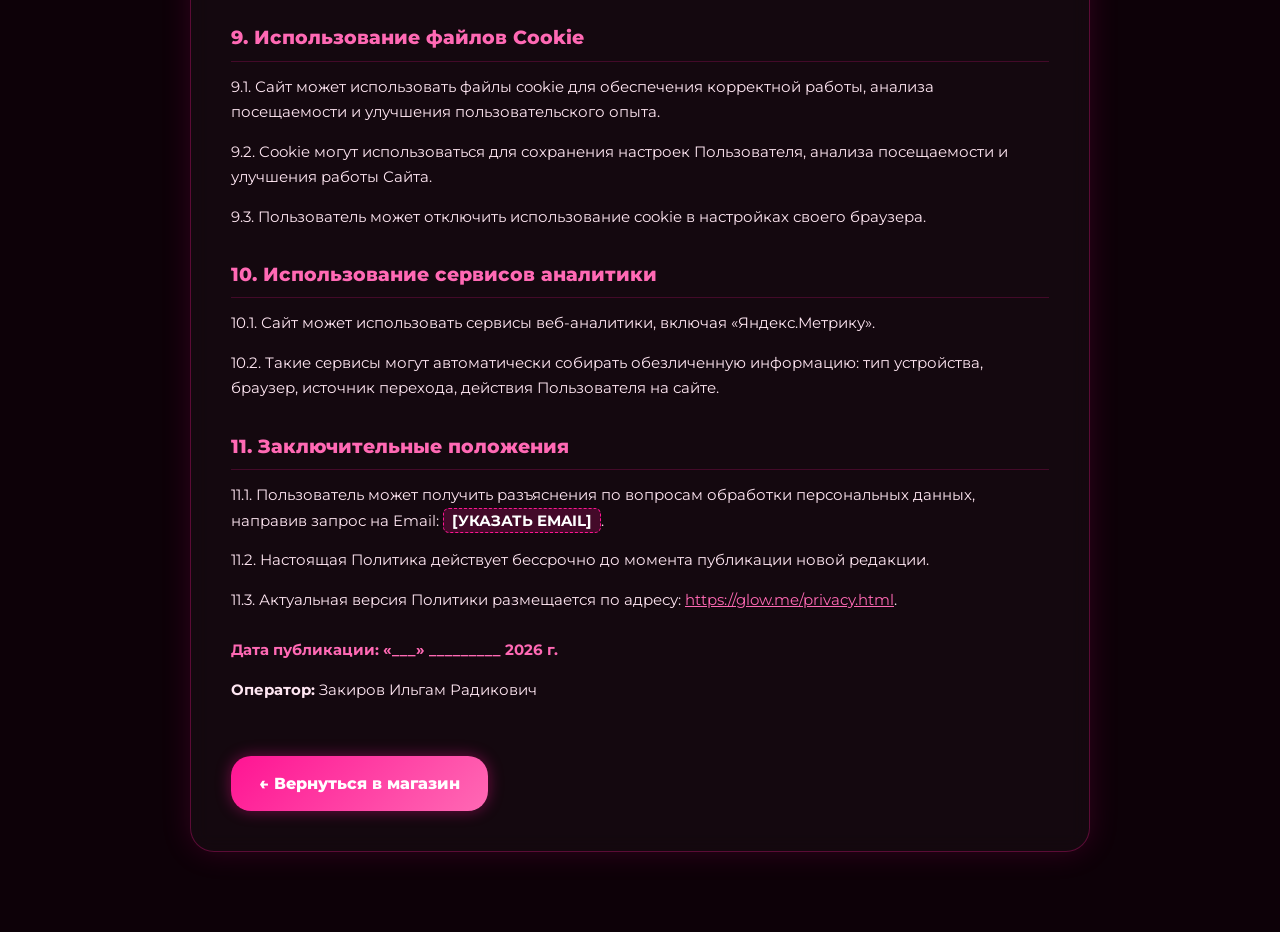
==== commit 6666b9b3: "Update privacy.html" ====
--- a/privacy.html
+++ b/privacy.html
@@ -1,15 +1,4 @@
 <!DOCTYPE html>
-<html lang="ru">
-<head>
-  <meta charset="UTF-8">
-  <meta name="viewport" content="width=device-width, initial-scale=1.0">
-  <title>Политика конфиденциальности | GLOW.ME ✨</title>
-  <style>
-    @import url('https://fonts.googleapis.com/css2?family=Montserrat:ital,wght@0,400;0,700;0,900;1,900&display=swap');
-
-    * {
-      box-sizing: border-box;
-      margin: 0;<!DOCTYPE html>
 <html lang="ru">
 <head>
   <meta charset="UTF-8">
@@ -59,7 +48,7 @@
     }
 
     h1 {
-      font-size: 28px;
+      font-size: 26px;
       font-weight: 900;
       color: #ff1493;
       margin-bottom: 30px;
@@ -68,7 +57,7 @@
     }
 
     h2 {
-      font-size: 20px;
+      font-size: 19px;
       font-weight: 800;
       color: #ff69b4;
       margin-top: 30px;
@@ -77,6 +66,14 @@
       padding-bottom: 6px;
     }
 
+    h3 {
+      font-size: 16px;
+      font-weight: 700;
+      color: #ffffff;
+      margin-top: 18px;
+      margin-bottom: 8px;
+    }
+
     p, li {
       color: #ffe6f2;
       font-size: 15px;
@@ -100,13 +97,6 @@
 
     a:hover {
       color: #ff1493;
-    }
-
-    hr {
-      border: 0;
-      height: 1px;
-      background: linear-gradient(to right, rgba(255, 20, 147, 0.1), rgba(255, 20, 147, 0.6), rgba(255, 20, 147, 0.1));
-      margin: 40px 0;
     }
 
     .placeholder {
@@ -123,7 +113,7 @@
       border: 1px solid rgba(255, 20, 147, 0.3);
       padding: 20px;
       border-radius: 16px;
-      margin-top: 25px;
+      margin-top: 15px;
     }
 
     .back-btn {
@@ -159,146 +149,104 @@
   <div class="container">
     <a href="index.html" class="header-logo">glow<span>.me</span> ✨</a>
 
-    <!-- ПЕРВАЯ ЧАСТЬ ПОЛИТИКИ -->
     <h1>Политика в отношении обработки персональных данных</h1>
 
     <h2>1. Общие положения</h2>
-    <p>1.1. Настоящая Политика в отношении обработки персональных данных (далее – Политика) разработана в соответствии с Федеральным законом от 27.07.2006 № 152-ФЗ «О персональных данных» и определяет порядок обработки персональных данных и меры по обеспечению их безопасности, предпринимаемые <span class="placeholder">[ИП ФИО / ООО «Название»]</span> (далее – Оператор).</p>
-    <p>1.2. Оператор ставит своей важнейшей целью и условием осуществления своей деятельности соблюдение прав и свобод человека и гражданина при обработке его персональных данных, в том числе защиты прав на неприкосновенность частной жизни, личную и семейную тайну.</p>
-    <p>1.3. Настоящая Политика применяется ко всей информации, которую Оператор может получить о посетителях веб-сайта GLOW.ME (включая доменные имена, перенаправляющие на сайт) (далее – Сайт).</p>
+    <p>1.1. Настоящая политика обработки персональных данных составлена в соответствии с требованиями Федерального закона от 27.07.2006 №152-ФЗ «О персональных данных» (далее — Закон о персональных данных) и определяет порядок обработки персональных данных и меры по обеспечению безопасности персональных данных, предпринимаемые Закировым Ильгамом Радиковичем (далее — Оператор).</p>
+    <p>1.2. Оператор ставит своей важнейшей целью и условием осуществления своей деятельности соблюдение прав и свобод человека и гражданина при обработке его персональных данных, включая защиту прав на неприкосновенность частной жизни, личную и семейную тайну.</p>
+    <p>1.3. Настоящая Политика применяется ко всей информации, которую Оператор может получить о Пользователях при использовании веб-сайта <a href="https://glow.me" target="_blank">https://glow.me</a> (далее — Сайт).</p>
+
+    <div class="requisites-box">
+      <p style="margin-bottom: 8px;"><strong>1.4. Реквизиты Оператора:</strong></p>
+      <p><strong>Оператор персональных данных:</strong> Закиров Ильгам Радикович</p>
+      <p><strong>Статус:</strong> Физическое лицо, применяющее специальный налоговый режим «Налог на профессиональный доход» (самозанятый)</p>
+      <p><strong>ИНН:</strong> <span class="placeholder">[УКАЗАТЬ ИНН]</span></p>
+      <p><strong>E-mail:</strong> <span class="placeholder">[УКАЗАТЬ EMAIL]</span></p>
+      <p style="margin-bottom: 0;"><strong>Телефон:</strong> <span class="placeholder">[УКАЗАТЬ ТЕЛЕФОН]</span></p>
+    </div>
 
     <h2>2. Основные понятия</h2>
-    <ul>
-      <li><strong>Автоматизированная обработка персональных данных</strong> – обработка персональных данных с помощью средств вычислительной техники.</li>
-      <li><strong>Персональные данные</strong> – любая информация, относящаяся прямо или косвенно к определенному или определяемому физическому лицу (Пользователю).</li>
-      <li><strong>Пользователь</strong> – любой посетитель Сайта GLOW.ME.</li>
-      <li><strong>Предоставление персональных данных</strong> – действия, направленные на раскрытие персональных данных определенному лицу или определенному кругу лиц.</li>
-      <li><strong>Уничтожение персональных данных</strong> – любые действия, в результате которых персональные данные уничтожаются безвозвратно.</li>
-    </ul>
-
-    <h2>3. Права и обязанности Оператора и Пользователя</h2>
+    <p>2.1. <strong>Персональные данные</strong> — любая информация, относящаяся прямо или косвенно к определенному или определяемому Пользователю.</p>
+    <p>2.2. <strong>Обработка персональных данных</strong> — любое действие с персональными данными, включая сбор, запись, хранение, уточнение, использование, передачу, удаление и уничтожение.</p>
+    <p>2.3. <strong>Пользователь</strong> — любой посетитель Сайта.</p>
+    <p>2.4. <strong>Сайт</strong> — интернет-ресурс, расположенный по адресу <a href="https://glow.me" target="_blank">https://glow.me</a>, предназначенный для ознакомления с товарами, оформления заявок и связи с Оператором.</p>
+    <p>2.5. <strong>Оператор</strong> — Закиров Ильгам Радикович, самостоятельно осуществляющий обработку персональных данных.</p>
+
+    <h2>3. Основные права и обязанности Оператора</h2>
     <p><strong>3.1. Оператор имеет право:</strong></p>
     <ul>
-      <li>Получать от Пользователя достоверные данные, необходимые для исполнения обязательств по продаже и доставке товаров;</li>
-      <li>В случае отзыва Пользователем согласия на обработку персональных данных продолжать обработку без согласия при наличии оснований, указанных в Законе о персональных данных.</li>
-    </ul>
-    <p><strong>3.2. Пользователь имеет право:</strong></p>
-    <ul>
-      <li>Получать информацию, касающуюся обработки его персональных данных;</li>
-      <li>Требовать от Оператора уточнения его персональных данных, их блокирования или уничтожения в случае, если данные являются неполными, устаревшими, неточными или незаконно полученными;</li>
-      <li>Отозвать согласие на обработку персональных данных в любой момент, направив письменное уведомление на электронную почту Оператора.</li>
-    </ul>
-
-    <h2>4. Категории обрабатываемых персональных данных</h2>
-    <p>4.1. Оператор может обрабатывать следующие персональные данные Пользователя:</p>
-    <ul>
-      <li>Фамилия, имя, отчество;</li>
-      <li>Номер телефона;</li>
-      <li>Адрес электронной почты (e-mail);</li>
-      <li>Адрес доставки товаров;</li>
-      <li>История заказов и покупок.</li>
-    </ul>
-    <p>4.2. Также на Сайте происходит сбор и обработка обезличенных данных о посетителях (в т.ч. файлов «cookie», IP-адреса, данных о типе браузера и операционной системе) с помощью сервисов интернет-статистики (Яндекс Метрика и др.).</p>
-
-    <h2>5. Цели обработки персональных данных</h2>
-    <p>Цели обработки персональных данных Пользователя:</p>
-    <ul>
-      <li>Оформление, обработка и доставка заказов, сделанных Пользователем на Сайте;</li>
-      <li>Исполнение обязательств Оператора в рамках купли-продажи товаров;</li>
-      <li>Установление с Пользователем обратной связи, включая направление уведомлений, касающихся статуса заказа;</li>
-      <li>Информирование Пользователя посредством отправки электронных писем и SMS (при получении отдельного согласия Пользователя);</li>
-      <li>Улучшение качества работы Сайта, удобства его использования и разработка новых товаров и услуг.</li>
-    </ul>
-
-    <h2>6. Правовые основания обработки персональных данных</h2>
-    <p>6.1. Оператор обрабатывает персональные данные Пользователя только в случае их заполнения и/или отправки Пользователем самостоятельно через специальные формы, расположенные на Сайте GLOW.ME (при оформлении заказа, подписке, заполнении формы обратной связи). Заполняя соответствующие формы и/или отправляя свои персональные данные Оператору, Пользователь выражает свое согласие с данной Политикой.</p>
-    <p>6.2. Обработка обезличенных данных Пользователя (файлов «cookie») осуществляется в случае, если это разрешено в настройках браузера Пользователя.</p>
-
-    <h2>7. Порядок сбора, хранения, передачи и других видов обработки</h2>
-    <p>7.1. Безопасность персональных данных, которые обрабатываются Оператором, обеспечивается путем реализации правовых, организационных и технических мер, необходимых для выполнения в полном объеме требований действующего законодательства РФ.</p>
-    <p>7.2. Оператор обеспечивает сохранность персональных данных и принимает все возможные меры, исключающие доступ к персональным данным неуполномоченных лиц.</p>
-    <p>7.3. Персональные данные Пользователя никогда, ни при каких условиях не будут переданы третьим лицам, за исключением случаев, связанных с исполнением действующего законодательства (например, по запросу государственных органов), а также передаче данных курьерским и почтовым службам исключительно для целей доставки заказанного товара.</p>
-    <p>7.4. В случае выявления неточностей в персональных данных Пользователь может актуализировать их самостоятельно, направив Оператору уведомление на адрес электронной почты <span class="placeholder">[EMAIL: support@glow.me]</span> с пометкой «Актуализация персональных данных».</p>
-    <p>7.5. Срок обработки персональных данных является неограниченным. Пользователь может в любой момент отозвать свое согласие на обработку персональных данных, направив Оператору уведомление посредством электронной почты на адрес <span class="placeholder">[EMAIL]</span> с пометкой «Отзыв согласия на обработку персональных данных».</p>
-
-    <h2>8. Локализация баз данных</h2>
-    <p>8.1. При сборе персональных данных граждан Российской Федерации Оператор обеспечивает запись, систематизацию, накопление, хранение, уточнение (обновление, изменение), извлечение персональных данных с использованием баз данных, находящихся на территории Российской Федерации.</p>
-
-    <h2>9. Заключительные положения</h2>
-    <p>9.1. Пользователь может получить любые разъяснения по интересующим вопросам, касающимся обработки его персональных данных, обратившись к Оператору с помощью электронной почты <span class="placeholder">[EMAIL]</span>.</p>
-    <p>9.2. В данном документе будут отражены любые изменения политики обработки персональных данных Оператором. Политика действует бессрочно до замены ее новой версией.</p>
-    <p>9.3. Актуальная версия Политики в свободном доступе расположена в сети Интернет по адресу: <a href="https://glow.me/privacy.html" target="_blank">https://glow.me/privacy.html</a>.</p>
-
-    <h2>10. Реквизиты и контактная информация Оператора</h2>
-    <div class="requisites-box">
-      <p><strong>Оператор:</strong> <span class="placeholder">[ИП ФИО / ООО «НАЗВАНИЕ»]</span></p>
-      <p><strong>ИНН:</strong> <span class="placeholder">[ИНН]</span></p>
-      <p><strong>ОГРН / ОГРНИП:</strong> <span class="placeholder">[ОГРН/ОГРНИП]</span></p>
-      <p><strong>Юридический адрес:</strong> <span class="placeholder">[АДРЕС]</span></p>
-      <p><strong>E-mail:</strong> <span class="placeholder">[EMAIL]</span></p>
-      <p style="margin-bottom: 0;"><strong>Телефон:</strong> <span class="placeholder">[ТЕЛЕФОН]</span></p>
-    </div>
-
-    <!-- РАЗДЕЛИТЕЛЬ БЛОКОВ -->
-    <hr>
-
-    <!-- ВТОРАЯ ЧАСТЬ ПОЛИТИКИ (ДОБАВЛЕННЫЙ ТЕКСТ) -->
-    <h1>Политика конфиденциальности</h1>
-
-    <h2>1. Общие положения</h2>
-    <p>1.1. Настоящая Политика обработки персональных данных составлена в соответствии с требованиями Федерального закона от 27.07.2006 № 152-ФЗ «О персональных данных» и определяет порядок обработки персональных данных и меры по обеспечению безопасности персональных данных, предпринимаемые <span class="placeholder">[УКАЗАТЬ: ИП ФИО / ООО «Название»]</span> (далее – Оператор).</p>
-    <p>1.2. Оператор ставит своей важнейшей целью и условием осуществления своей деятельности соблюдение прав и свобод человека и гражданина при обработке его персональных данных, в том числе защиты прав на неприкосновенность частной жизни, личную и семейную тайну.</p>
-    <p>1.3. Настоящая Политика Оператора в отношении обработки персональных данных (далее – Политика) применяется ко всей информации, которую Оператор может получить о посетителях веб-сайта GLOW.ME (далее – Сайт).</p>
-
-    <h2>2. Оператор может обрабатывать следующие персональные данные Пользователя</h2>
-    <ul>
-      <li>2.1. Фамилия, имя, отчество.</li>
-      <li>2.2. Электронный адрес (e-mail).</li>
-      <li>2.3. Номера телефонов.</li>
-      <li>2.4. Адрес доставки товаров.</li>
-      <li>2.5. Также на Сайте происходит сбор и обработка обезличенных данных о посетителях (в т.ч. файлов «cookie», IP-адресов) с помощью сервисов интернет-статистики (Яндекс Метрика и др.).</li>
-      <li>2.6. Вышеперечисленные данные далее по тексту Политики объединены общим понятием Персональные данные.</li>
-    </ul>
-
-    <h2>3. Цели обработки персональных данных</h2>
-    <p>3.1. Цели обработки персональных данных Пользователя:</p>
-    <ul>
-      <li>Исполнение договорных обязательств по купле-продаже и доставке товаров, оформленных через Сайт;</li>
-      <li>Информирование Пользователя посредством отправки электронных писем и сообщений;</li>
-      <li>Предоставление доступа Пользователю к сервисам, информации и/или материалам, содержащимся на веб-сайте;</li>
-      <li>Установление с Пользователем обратной связи для обработки заказов и запросов.</li>
-    </ul>
-    <p>3.2. Оператор имеет право направлять Пользователю уведомления о новых продуктах и услугах, специальных предложениях и акциях (при получении отдельного согласия). Пользователь всегда может отказаться от получения информационных сообщений, направив Оператору письмо на адрес электронной почты <span class="placeholder">[УКАЗАТЬ EMAIL, НАПРИМЕР: support@glow.me]</span> с пометкой «Отказ от уведомлений о новых продуктах и услугах и специальных предложениях».</p>
-    <p>3.3. Обезличенные данные Пользователей, собираемые с помощью сервисов интернет-статистики, служат для сбора информации о действиях Пользователей на Сайте, улучшения качества Сайта и его содержания.</p>
-
-    <h2>4. Правовые основания обработки персональных данных</h2>
-    <p>4.1. Оператор обрабатывает персональные данные Пользователя только в случае их заполнения и/или отправки Пользователем самостоятельно через специальные формы, расположенные на Сайте GLOW.ME. Заполняя соответствующие формы и/или отправляя свои персональные данные Оператору, Пользователь выражает свое согласие с данной Политикой.</p>
-    <p>4.2. Оператор обрабатывает обезличенные данные о Пользователе в случае, если это разрешено в настройках браузера Пользователя (включено сохранение файлов «cookie» и использование технологии JavaScript).</p>
-
-    <h2>5. Порядок сбора, хранения, передачи и других видов обработки персональных данных</h2>
-    <p>Безопасность персональных данных, которые обрабатываются Оператором, обеспечивается путем реализации правовых, организационных и технических мер, необходимых для выполнения в полном объеме требований действующего законодательства в области защиты персональных данных.</p>
-    <p>5.1. Оператор обеспечивает сохранность персональных данных и принимает все возможные меры, исключающие доступ к персональным данным неуполномоченных лиц.</p>
-    <p>5.2. Персональные данные Пользователя никогда, ни при каких условиях не будут переданы третьим лицам, за исключением случаев, связанных с исполнением действующего законодательства, а также передаче данных курьерским/почтовым службам исключительно для выполнения доставки заказа.</p>
-    <p>5.3. В случае выявления неточностей в персональных данных, Пользователь может актуализировать их самостоятельно, путем направления Оператору уведомления на адрес электронной почты Оператора <span class="placeholder">[УКАЗАТЬ EMAIL]</span> с пометкой «Актуализация персональных данных».</p>
-    <p>5.4. Срок обработки персональных данных является неограниченным. Пользователь может в любой момент отозвать свое согласие на обработку персональных данных, направив Оператору уведомление посредством электронной почты на электронный адрес Оператора <span class="placeholder">[УКАЗАТЬ EMAIL]</span> с пометкой «Отзыв согласия на обработку персональных данных».</p>
-
-    <h2>6. Трансграничная передача персональных данных</h2>
-    <p>6.1. Оператор до начала осуществления трансграничной передачи персональных данных обязан убедиться в том, что иностранным государством, на территорию которого предполагается осуществлять передачу персональных данных, обеспечивается надежная защита прав субъектов персональных данных.</p>
-    <p>6.2. Трансграничная передача персональных данных на территории иностранных государств, не отвечающих вышеуказанным требованиям, может осуществляться только в случае наличия согласия в письменной форме субъекта персональных данных на трансграничную передачу его персональных данных и/или исполнения договора, стороной которого является субъект персональных данных.</p>
-
-    <h2>7. Заключительные положения и реквизиты</h2>
-    <p>7.1. Пользователь может получить любые разъяснения по интересующим вопросам, касающимся обработки его персональных данных, обратившись к Оператору с помощью электронной почты <span class="placeholder">[УКАЗАТЬ EMAIL]</span>.</p>
-    <p>7.2. В данном документе будут отражены любые изменения политики обработки персональных данных Оператором. Политика действует бессрочно до замены ее новой версией.</p>
-    <p>7.3. Актуальная версия Политики в свободном доступе расположена в сети Интернет на веб-сайте GLOW.ME.</p>
-
-    <div class="requisites-box">
-      <p><strong>Реквизиты Оператора:</strong></p>
-      <p>Наименование: <span class="placeholder">[УКАЗАТЬ: ИП ФИО / ООО «НАЗВАНИЕ»]</span></p>
-      <p>ИНН: <span class="placeholder">[УКАЗАТЬ ИНН]</span></p>
-      <p>ОГРН / ОГРНИП: <span class="placeholder">[УКАЗАТЬ ОГРН/ОГРНИП]</span></p>
-      <p>E-mail: <span class="placeholder">[УКАЗАТЬ EMAIL]</span></p>
-      <p style="margin-bottom: 0;">Телефон: <span class="placeholder">[УКАЗАТЬ ТЕЛЕФОН]</span></p>
-    </div>
+      <li>Получать от Пользователя достоверные персональные данные;</li>
+      <li>Использовать полученные данные исключительно для целей, указанных в настоящей Политике;</li>
+      <li>Направлять Пользователю информацию, связанную с обработкой заказа и обратной связью.</li>
+    </ul>
+    <p><strong>3.2. Оператор обязан:</strong></p>
+    <ul>
+      <li>Использовать персональные данные только в соответствии с законодательством РФ;</li>
+      <li>Обеспечивать безопасность персональных данных;</li>
+      <li>Не раскрывать полученные данные третьим лицам без законных оснований;</li>
+      <li>Предоставлять Пользователю информацию об обработке его персональных данных по запросу.</li>
+    </ul>
+
+    <h2>4. Права и обязанности Пользователя</h2>
+    <p><strong>4.1. Пользователь имеет право:</strong></p>
+    <ul>
+      <li>Получать информацию об обработке своих персональных данных;</li>
+      <li>Требовать уточнения или удаления своих данных;</li>
+      <li>Отозвать согласие на обработку персональных данных.</li>
+    </ul>
+    <p><strong>4.2. Пользователь обязан:</strong></p>
+    <ul>
+      <li>Предоставлять достоверные данные;</li>
+      <li>Сообщать об изменении персональных данных.</li>
+    </ul>
+
+    <h2>5. Принципы обработки персональных данных</h2>
+    <p>Оператор осуществляет обработку персональных данных на следующих принципах:</p>
+    <ul>
+      <li>Законность и справедливость обработки;</li>
+      <li>Ограничение обработки достижением конкретных целей;</li>
+      <li>Соответствие объема данных заявленным целям;</li>
+      <li>Обеспечение безопасности персональных данных.</li>
+    </ul>
+
+    <h2>6. Цели обработки персональных данных</h2>
+    <h3>6.1. Обработка заявок на оформление заказа</h3>
+    <p><strong>Цель обработки:</strong> Оформление заявки на приобретение товаров, обратная связь с Пользователем, уточнение деталей заказа, доставки и оплаты.</p>
+    <p><strong>Обрабатываемые данные:</strong> имя Пользователя, номер телефона, имя пользователя в Telegram (при переходе в мессенджер), информация о выбранных товарах, адрес доставки (при необходимости).</p>
+    <p><strong>Правовое основание:</strong> Согласие Пользователя на обработку персональных данных.</p>
+    <p><strong>Виды обработки:</strong> сбор, запись, хранение, уточнение, использование, удаление.</p>
+
+    <h3>6.2. Связь с Пользователем</h3>
+    <p><strong>Цель:</strong> Ответы на вопросы, консультации по товарам, информирование о статусе заказа.</p>
+    <p><strong>Обрабатываемые данные:</strong> имя, телефон, данные аккаунта в мессенджере.</p>
+
+    <h2>7. Условия обработки персональных данных</h2>
+    <p>7.1. Обработка персональных данных осуществляется на основании согласия Пользователя.</p>
+    <p>7.2. Пользователь предоставляет согласие на обработку персональных данных путем заполнения форм на Сайте, использования корзины заказа либо обращения к Оператору через мессенджеры.</p>
+    <p>7.3. Пользователь подтверждает, что предоставленные им данные являются достоверными.</p>
+
+    <h2>8. Порядок хранения и передачи персональных данных</h2>
+    <p>8.1. Оператор принимает необходимые организационные и технические меры для защиты персональных данных Пользователей.</p>
+    <p>8.2. Персональные данные не передаются третьим лицам, за исключением случаев, предусмотренных законодательством РФ, либо необходимых для исполнения заказа (например, службы доставки).</p>
+    <p>8.3. Оператор вправе использовать сторонние сервисы связи (например, Telegram) для осуществления коммуникации с Пользователем.</p>
+    <p>8.4. Пользователь может направить запрос на изменение или удаление персональных данных по адресу: <span class="placeholder">[УКАЗАТЬ EMAIL]</span> с темой письма «Удаление персональных данных».</p>
+
+    <h2>9. Использование файлов Cookie</h2>
+    <p>9.1. Сайт может использовать файлы cookie для обеспечения корректной работы, анализа посещаемости и улучшения пользовательского опыта.</p>
+    <p>9.2. Cookie могут использоваться для сохранения настроек Пользователя, анализа посещаемости и улучшения работы Сайта.</p>
+    <p>9.3. Пользователь может отключить использование cookie в настройках своего браузера.</p>
+
+    <h2>10. Использование сервисов аналитики</h2>
+    <p>10.1. Сайт может использовать сервисы веб-аналитики, включая «Яндекс.Метрику».</p>
+    <p>10.2. Такие сервисы могут автоматически собирать обезличенную информацию: тип устройства, браузер, источник перехода, действия Пользователя на сайте.</p>
+
+    <h2>11. Заключительные положения</h2>
+    <p>11.1. Пользователь может получить разъяснения по вопросам обработки персональных данных, направив запрос на Email: <span class="placeholder">[УКАЗАТЬ EMAIL]</span>.</p>
+    <p>11.2. Настоящая Политика действует бессрочно до момента публикации новой редакции.</p>
+    <p>11.3. Актуальная версия Политики размещается по адресу: <a href="https://glow.me/privacy.html" target="_blank">https://glow.me/privacy.html</a>.</p>
+
+    <p style="margin-top: 25px; font-weight: 700; color: #ff69b4;">Дата публикации: «___» _________ 2026 г.</p>
+    <p><strong>Оператор:</strong> Закиров Ильгам Радикович</p>
 
     <a href="index.html" class="back-btn">← Вернуться в магазин</a>
   </div>
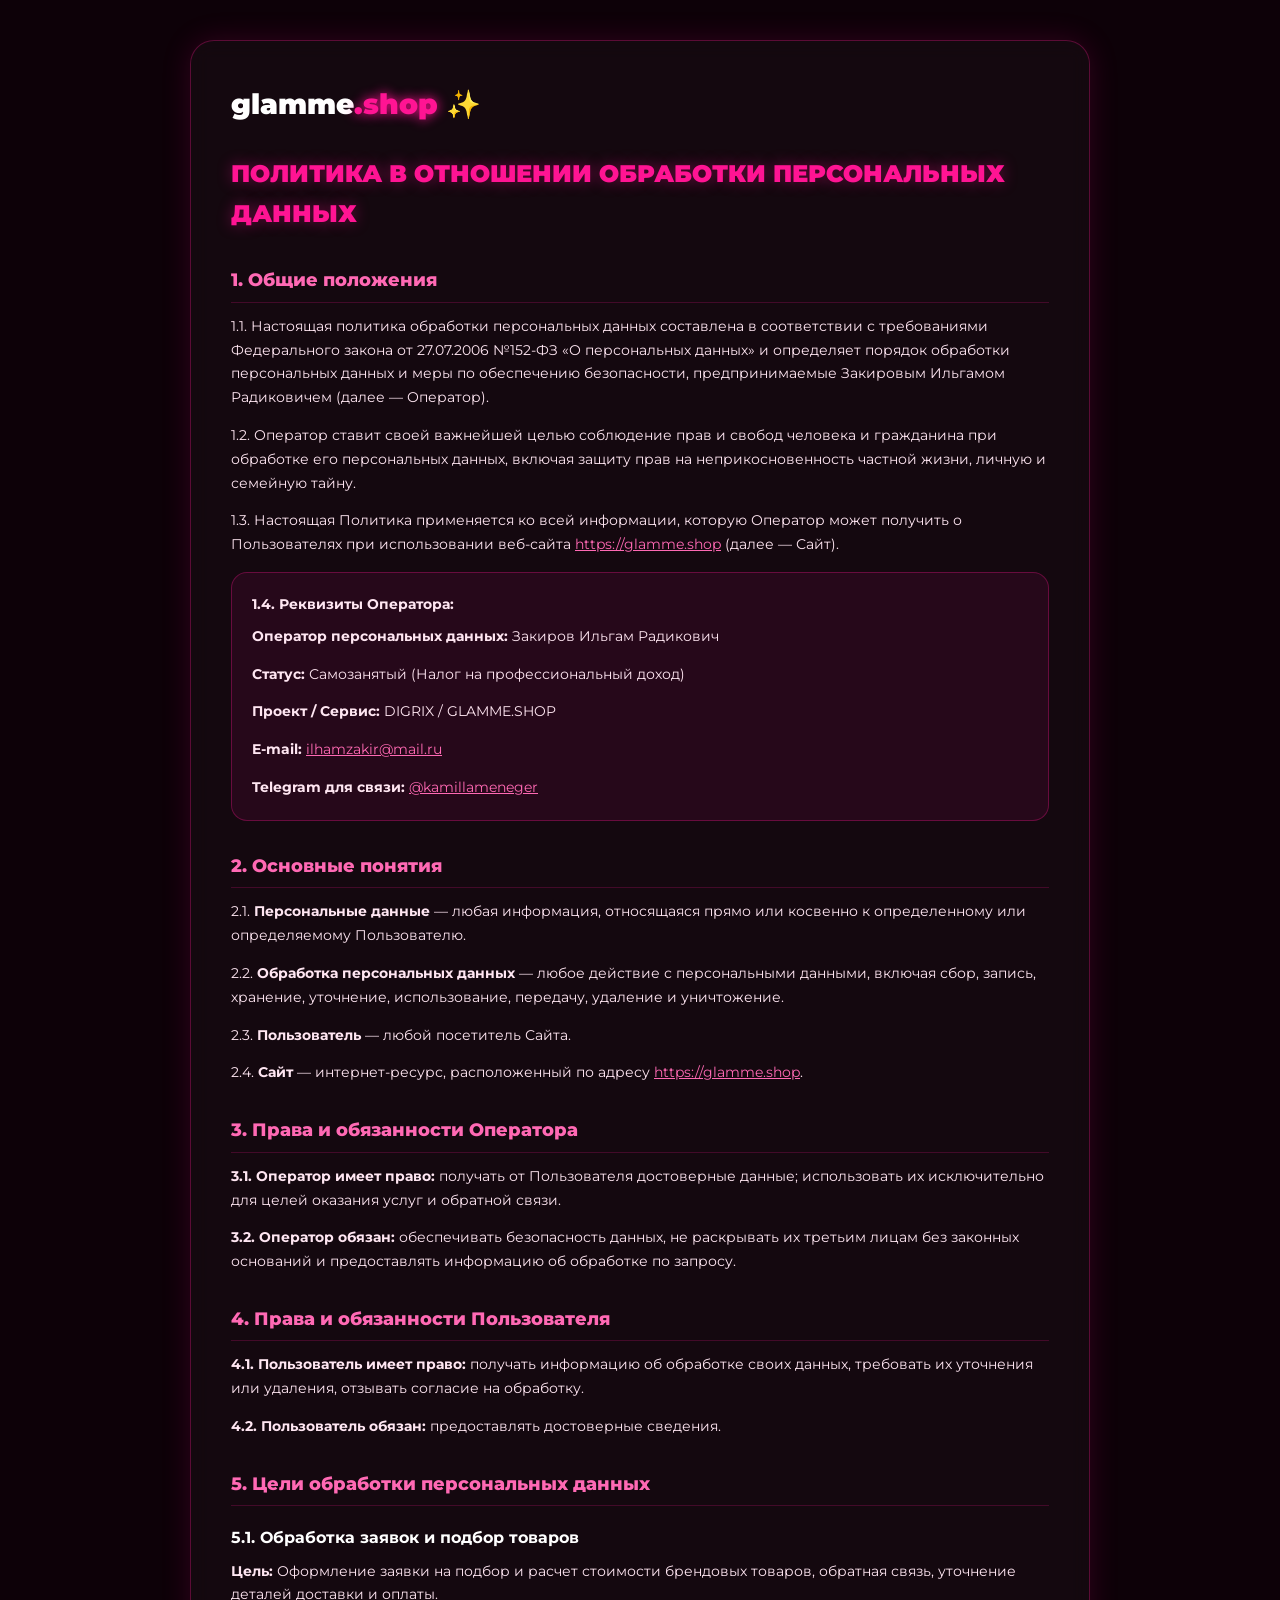
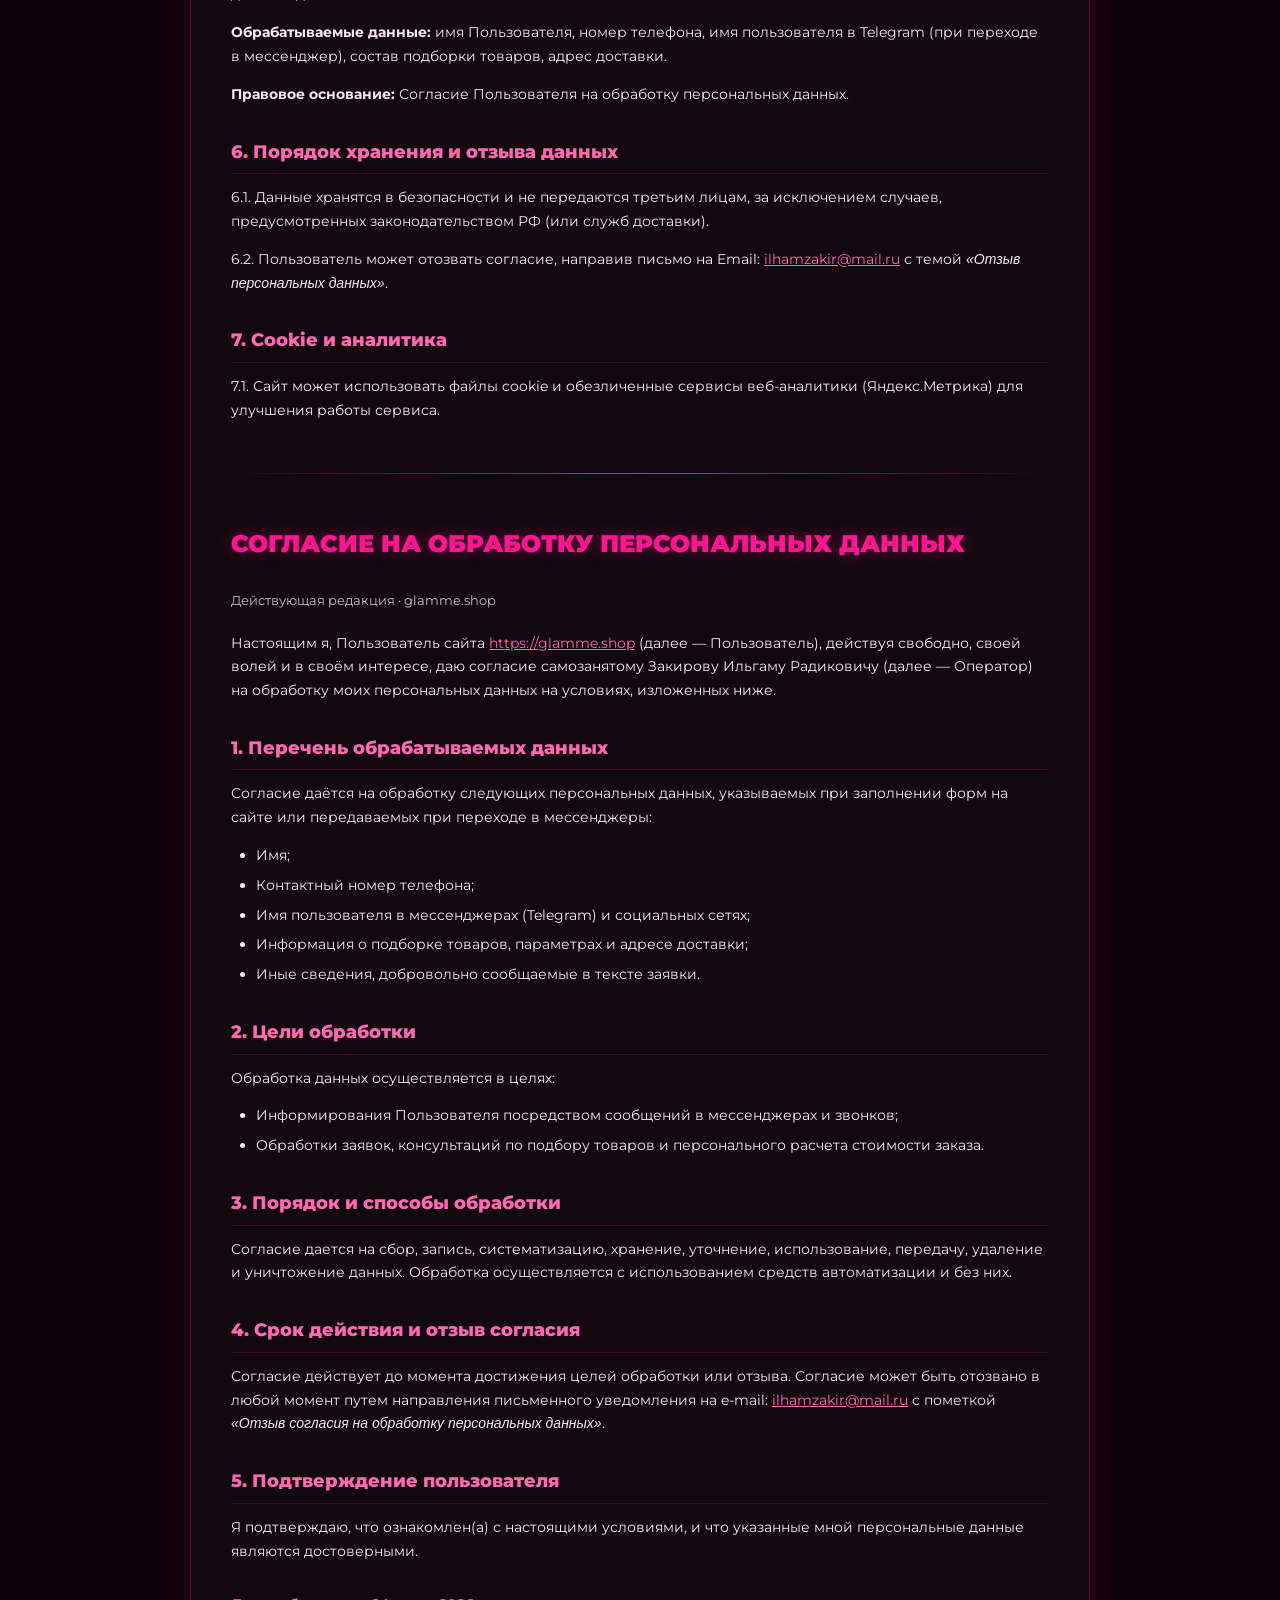
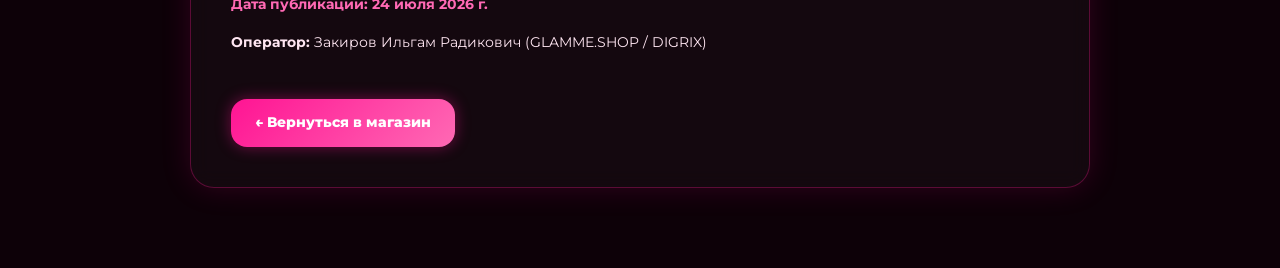
==== commit 68268ce7: "Update privacy.html" ====
--- a/privacy.html
+++ b/privacy.html
@@ -3,7 +3,7 @@
 <head>
   <meta charset="UTF-8">
   <meta name="viewport" content="width=device-width, initial-scale=1.0">
-  <title>Политика конфиденциальности | GLOW.ME ✨</title>
+  <title>Политика и Согласие ОПД | GLAMME.SHOP</title>
   <style>
     @import url('https://fonts.googleapis.com/css2?family=Montserrat:ital,wght@0,400;0,700;0,900;1,900&display=swap');
 
@@ -48,16 +48,16 @@
     }
 
     h1 {
-      font-size: 26px;
+      font-size: 24px;
       font-weight: 900;
       color: #ff1493;
-      margin-bottom: 30px;
+      margin-bottom: 25px;
       text-transform: uppercase;
       text-shadow: 0 0 15px rgba(255, 20, 147, 0.4);
     }
 
     h2 {
-      font-size: 19px;
+      font-size: 18px;
       font-weight: 800;
       color: #ff69b4;
       margin-top: 30px;
@@ -76,7 +76,7 @@
 
     p, li {
       color: #ffe6f2;
-      font-size: 15px;
+      font-size: 14px;
       margin-bottom: 14px;
     }
 
@@ -97,15 +97,6 @@
 
     a:hover {
       color: #ff1493;
-    }
-
-    .placeholder {
-      background: rgba(255, 20, 147, 0.2);
-      color: #fff;
-      padding: 2px 8px;
-      border-radius: 6px;
-      font-weight: 700;
-      border: 1px dashed #ff1493;
     }
 
     .requisites-box {
@@ -114,19 +105,28 @@
       padding: 20px;
       border-radius: 16px;
       margin-top: 15px;
+      margin-bottom: 25px;
+    }
+
+    .section-divider {
+      margin: 50px 0;
+      border: 0;
+      height: 1px;
+      background: linear-gradient(90deg, transparent, #ff1493, transparent);
     }
 
     .back-btn {
       display: inline-flex;
       align-items: center;
       gap: 8px;
-      margin-top: 40px;
+      margin-top: 30px;
       background: linear-gradient(135deg, #ff1493, #ff69b4);
       color: #fff;
-      padding: 14px 28px;
-      border-radius: 20px;
+      padding: 12px 24px;
+      border-radius: 16px;
       text-decoration: none;
       font-weight: 800;
+      font-size: 14px;
       box-shadow: 0 0 15px rgba(255, 20, 147, 0.4);
       transition: transform 0.2s;
     }
@@ -139,114 +139,96 @@
       body { padding: 20px 12px; }
       .container { padding: 20px; border-radius: 16px; }
       h1 { font-size: 20px; }
-      h2 { font-size: 17px; }
-      p, li { font-size: 14px; }
+      h2 { font-size: 16px; }
+      p, li { font-size: 13px; }
     }
   </style>
 </head>
 <body>
 
   <div class="container">
-    <a href="index.html" class="header-logo">glow<span>.me</span> ✨</a>
-
+    <a href="index.html" class="header-logo">glamme<span>.shop</span> ✨</a>
+
+    <!-- ЧАСТЬ 1: ПОЛИТИКА КОНФИДЕНЦИАЛЬНОСТИ -->
     <h1>Политика в отношении обработки персональных данных</h1>
 
     <h2>1. Общие положения</h2>
-    <p>1.1. Настоящая политика обработки персональных данных составлена в соответствии с требованиями Федерального закона от 27.07.2006 №152-ФЗ «О персональных данных» (далее — Закон о персональных данных) и определяет порядок обработки персональных данных и меры по обеспечению безопасности персональных данных, предпринимаемые Закировым Ильгамом Радиковичем (далее — Оператор).</p>
-    <p>1.2. Оператор ставит своей важнейшей целью и условием осуществления своей деятельности соблюдение прав и свобод человека и гражданина при обработке его персональных данных, включая защиту прав на неприкосновенность частной жизни, личную и семейную тайну.</p>
-    <p>1.3. Настоящая Политика применяется ко всей информации, которую Оператор может получить о Пользователях при использовании веб-сайта <a href="https://glow.me" target="_blank">https://glow.me</a> (далее — Сайт).</p>
+    <p>1.1. Настоящая политика обработки персональных данных составлена в соответствии с требованиями Федерального закона от 27.07.2006 №152-ФЗ «О персональных данных» и определяет порядок обработки персональных данных и меры по обеспечению безопасности, предпринимаемые Закировым Ильгамом Радиковичем (далее — Оператор).</p>
+    <p>1.2. Оператор ставит своей важнейшей целью соблюдение прав и свобод человека и гражданина при обработке его персональных данных, включая защиту прав на неприкосновенность частной жизни, личную и семейную тайну.</p>
+    <p>1.3. Настоящая Политика применяется ко всей информации, которую Оператор может получить о Пользователях при использовании веб-сайта <a href="https://glamme.shop" target="_blank">https://glamme.shop</a> (далее — Сайт).</p>
 
     <div class="requisites-box">
       <p style="margin-bottom: 8px;"><strong>1.4. Реквизиты Оператора:</strong></p>
       <p><strong>Оператор персональных данных:</strong> Закиров Ильгам Радикович</p>
-      <p><strong>Статус:</strong> Физическое лицо, применяющее специальный налоговый режим «Налог на профессиональный доход» (самозанятый)</p>
-      <p><strong>ИНН:</strong> <span class="placeholder">[УКАЗАТЬ ИНН]</span></p>
-      <p><strong>E-mail:</strong> <span class="placeholder">[УКАЗАТЬ EMAIL]</span></p>
-      <p style="margin-bottom: 0;"><strong>Телефон:</strong> <span class="placeholder">[УКАЗАТЬ ТЕЛЕФОН]</span></p>
+      <p><strong>Статус:</strong> Самозанятый (Налог на профессиональный доход)</p>
+      <p><strong>Проект / Сервис:</strong> DIGRIX / GLAMME.SHOP</p>
+      <p><strong>E-mail:</strong> <a href="mailto:ilhamzakir@mail.ru">ilhamzakir@mail.ru</a></p>
+      <p style="margin-bottom: 0;"><strong>Telegram для связи:</strong> <a href="https://t.me/kamillameneger" target="_blank">@kamillameneger</a></p>
     </div>
 
     <h2>2. Основные понятия</h2>
     <p>2.1. <strong>Персональные данные</strong> — любая информация, относящаяся прямо или косвенно к определенному или определяемому Пользователю.</p>
     <p>2.2. <strong>Обработка персональных данных</strong> — любое действие с персональными данными, включая сбор, запись, хранение, уточнение, использование, передачу, удаление и уничтожение.</p>
     <p>2.3. <strong>Пользователь</strong> — любой посетитель Сайта.</p>
-    <p>2.4. <strong>Сайт</strong> — интернет-ресурс, расположенный по адресу <a href="https://glow.me" target="_blank">https://glow.me</a>, предназначенный для ознакомления с товарами, оформления заявок и связи с Оператором.</p>
-    <p>2.5. <strong>Оператор</strong> — Закиров Ильгам Радикович, самостоятельно осуществляющий обработку персональных данных.</p>
-
-    <h2>3. Основные права и обязанности Оператора</h2>
-    <p><strong>3.1. Оператор имеет право:</strong></p>
+    <p>2.4. <strong>Сайт</strong> — интернет-ресурс, расположенный по адресу <a href="https://glamme.shop" target="_blank">https://glamme.shop</a>.</p>
+
+    <h2>3. Права и обязанности Оператора</h2>
+    <p><strong>3.1. Оператор имеет право:</strong> получать от Пользователя достоверные данные; использовать их исключительно для целей оказания услуг и обратной связи.</p>
+    <p><strong>3.2. Оператор обязан:</strong> обеспечивать безопасность данных, не раскрывать их третьим лицам без законных оснований и предоставлять информацию об обработке по запросу.</p>
+
+    <h2>4. Права и обязанности Пользователя</h2>
+    <p><strong>4.1. Пользователь имеет право:</strong> получать информацию об обработке своих данных, требовать их уточнения или удаления, отзывать согласие на обработку.</p>
+    <p><strong>4.2. Пользователь обязан:</strong> предоставлять достоверные сведения.</p>
+
+    <h2>5. Цели обработки персональных данных</h2>
+    <h3>5.1. Обработка заявок и подбор товаров</h3>
+    <p><strong>Цель:</strong> Оформление заявки на подбор и расчет стоимости брендовых товаров, обратная связь, уточнение деталей доставки и оплаты.</p>
+    <p><strong>Обрабатываемые данные:</strong> имя Пользователя, номер телефона, имя пользователя в Telegram (при переходе в мессенджер), состав подборки товаров, адрес доставки.</p>
+    <p><strong>Правовое основание:</strong> Согласие Пользователя на обработку персональных данных.</p>
+
+    <h2>6. Порядок хранения и отзыва данных</h2>
+    <p>6.1. Данные хранятся в безопасности и не передаются третьим лицам, за исключением случаев, предусмотренных законодательством РФ (или служб доставки).</p>
+    <p>6.2. Пользователь может отозвать согласие, направив письмо на Email: <a href="mailto:ilhamzakir@mail.ru">ilhamzakir@mail.ru</a> с темой <em>«Отзыв персональных данных»</em>.</p>
+
+    <h2>7. Cookie и аналитика</h2>
+    <p>7.1. Сайт может использовать файлы cookie и обезличенные сервисы веб-аналитики (Яндекс.Метрика) для улучшения работы сервиса.</p>
+
+    <hr class="section-divider">
+
+    <!-- ЧАСТЬ 2: СОГЛАСИЕ НА ОБРАБОТКУ ПЕРСОНАЛЬНЫХ ДАННЫХ -->
+    <h1>Согласие на обработку персональных данных</h1>
+    <p style="font-size: 13px; opacity: 0.8; margin-bottom: 20px;">Действующая редакция · glamme.shop</p>
+
+    <p>Настоящим я, Пользователь сайта <a href="https://glamme.shop" target="_blank">https://glamme.shop</a> (далее — Пользователь), действуя свободно, своей волей и в своём интересе, даю согласие самозанятому Закирову Ильгаму Радиковичу (далее — Оператор) на обработку моих персональных данных на условиях, изложенных ниже.</p>
+
+    <h2>1. Перечень обрабатываемых данных</h2>
+    <p>Согласие даётся на обработку следующих персональных данных, указываемых при заполнении форм на сайте или передаваемых при переходе в мессенджеры:</p>
     <ul>
-      <li>Получать от Пользователя достоверные персональные данные;</li>
-      <li>Использовать полученные данные исключительно для целей, указанных в настоящей Политике;</li>
-      <li>Направлять Пользователю информацию, связанную с обработкой заказа и обратной связью.</li>
+      <li>Имя;</li>
+      <li>Контактный номер телефона;</li>
+      <li>Имя пользователя в мессенджерах (Telegram) и социальных сетях;</li>
+      <li>Информация о подборке товаров, параметрах и адресе доставки;</li>
+      <li>Иные сведения, добровольно сообщаемые в тексте заявки.</li>
     </ul>
-    <p><strong>3.2. Оператор обязан:</strong></p>
+
+    <h2>2. Цели обработки</h2>
+    <p>Обработка данных осуществляется в целях:</p>
     <ul>
-      <li>Использовать персональные данные только в соответствии с законодательством РФ;</li>
-      <li>Обеспечивать безопасность персональных данных;</li>
-      <li>Не раскрывать полученные данные третьим лицам без законных оснований;</li>
-      <li>Предоставлять Пользователю информацию об обработке его персональных данных по запросу.</li>
+      <li>Информирования Пользователя посредством сообщений в мессенджерах и звонков;</li>
+      <li>Обработки заявок, консультаций по подбору товаров и персонального расчета стоимости заказа.</li>
     </ul>
 
-    <h2>4. Права и обязанности Пользователя</h2>
-    <p><strong>4.1. Пользователь имеет право:</strong></p>
-    <ul>
-      <li>Получать информацию об обработке своих персональных данных;</li>
-      <li>Требовать уточнения или удаления своих данных;</li>
-      <li>Отозвать согласие на обработку персональных данных.</li>
-    </ul>
-    <p><strong>4.2. Пользователь обязан:</strong></p>
-    <ul>
-      <li>Предоставлять достоверные данные;</li>
-      <li>Сообщать об изменении персональных данных.</li>
-    </ul>
-
-    <h2>5. Принципы обработки персональных данных</h2>
-    <p>Оператор осуществляет обработку персональных данных на следующих принципах:</p>
-    <ul>
-      <li>Законность и справедливость обработки;</li>
-      <li>Ограничение обработки достижением конкретных целей;</li>
-      <li>Соответствие объема данных заявленным целям;</li>
-      <li>Обеспечение безопасности персональных данных.</li>
-    </ul>
-
-    <h2>6. Цели обработки персональных данных</h2>
-    <h3>6.1. Обработка заявок на оформление заказа</h3>
-    <p><strong>Цель обработки:</strong> Оформление заявки на приобретение товаров, обратная связь с Пользователем, уточнение деталей заказа, доставки и оплаты.</p>
-    <p><strong>Обрабатываемые данные:</strong> имя Пользователя, номер телефона, имя пользователя в Telegram (при переходе в мессенджер), информация о выбранных товарах, адрес доставки (при необходимости).</p>
-    <p><strong>Правовое основание:</strong> Согласие Пользователя на обработку персональных данных.</p>
-    <p><strong>Виды обработки:</strong> сбор, запись, хранение, уточнение, использование, удаление.</p>
-
-    <h3>6.2. Связь с Пользователем</h3>
-    <p><strong>Цель:</strong> Ответы на вопросы, консультации по товарам, информирование о статусе заказа.</p>
-    <p><strong>Обрабатываемые данные:</strong> имя, телефон, данные аккаунта в мессенджере.</p>
-
-    <h2>7. Условия обработки персональных данных</h2>
-    <p>7.1. Обработка персональных данных осуществляется на основании согласия Пользователя.</p>
-    <p>7.2. Пользователь предоставляет согласие на обработку персональных данных путем заполнения форм на Сайте, использования корзины заказа либо обращения к Оператору через мессенджеры.</p>
-    <p>7.3. Пользователь подтверждает, что предоставленные им данные являются достоверными.</p>
-
-    <h2>8. Порядок хранения и передачи персональных данных</h2>
-    <p>8.1. Оператор принимает необходимые организационные и технические меры для защиты персональных данных Пользователей.</p>
-    <p>8.2. Персональные данные не передаются третьим лицам, за исключением случаев, предусмотренных законодательством РФ, либо необходимых для исполнения заказа (например, службы доставки).</p>
-    <p>8.3. Оператор вправе использовать сторонние сервисы связи (например, Telegram) для осуществления коммуникации с Пользователем.</p>
-    <p>8.4. Пользователь может направить запрос на изменение или удаление персональных данных по адресу: <span class="placeholder">[УКАЗАТЬ EMAIL]</span> с темой письма «Удаление персональных данных».</p>
-
-    <h2>9. Использование файлов Cookie</h2>
-    <p>9.1. Сайт может использовать файлы cookie для обеспечения корректной работы, анализа посещаемости и улучшения пользовательского опыта.</p>
-    <p>9.2. Cookie могут использоваться для сохранения настроек Пользователя, анализа посещаемости и улучшения работы Сайта.</p>
-    <p>9.3. Пользователь может отключить использование cookie в настройках своего браузера.</p>
-
-    <h2>10. Использование сервисов аналитики</h2>
-    <p>10.1. Сайт может использовать сервисы веб-аналитики, включая «Яндекс.Метрику».</p>
-    <p>10.2. Такие сервисы могут автоматически собирать обезличенную информацию: тип устройства, браузер, источник перехода, действия Пользователя на сайте.</p>
-
-    <h2>11. Заключительные положения</h2>
-    <p>11.1. Пользователь может получить разъяснения по вопросам обработки персональных данных, направив запрос на Email: <span class="placeholder">[УКАЗАТЬ EMAIL]</span>.</p>
-    <p>11.2. Настоящая Политика действует бессрочно до момента публикации новой редакции.</p>
-    <p>11.3. Актуальная версия Политики размещается по адресу: <a href="https://glow.me/privacy.html" target="_blank">https://glow.me/privacy.html</a>.</p>
-
-    <p style="margin-top: 25px; font-weight: 700; color: #ff69b4;">Дата публикации: «___» _________ 2026 г.</p>
-    <p><strong>Оператор:</strong> Закиров Ильгам Радикович</p>
+    <h2>3. Порядок и способы обработки</h2>
+    <p>Согласие дается на сбор, запись, систематизацию, хранение, уточнение, использование, передачу, удаление и уничтожение данных. Обработка осуществляется с использованием средств автоматизации и без них.</p>
+
+    <h2>4. Срок действия и отзыв согласия</h2>
+    <p>Согласие действует до момента достижения целей обработки или отзыва. Согласие может быть отозвано в любой момент путем направления письменного уведомления на e-mail: <a href="mailto:ilhamzakir@mail.ru">ilhamzakir@mail.ru</a> с пометкой <em>«Отзыв согласия на обработку персональных данных»</em>.</p>
+
+    <h2>5. Подтверждение пользователя</h2>
+    <p>Я подтверждаю, что ознакомлен(а) с настоящими условиями, и что указанные мной персональные данные являются достоверными.</p>
+
+    <p style="margin-top: 30px; font-weight: 700; color: #ff69b4;">Дата публикации: 24 июля 2026 г.</p>
+    <p><strong>Оператор:</strong> Закиров Ильгам Радикович (GLAMME.SHOP / DIGRIX)</p>
 
     <a href="index.html" class="back-btn">← Вернуться в магазин</a>
   </div>
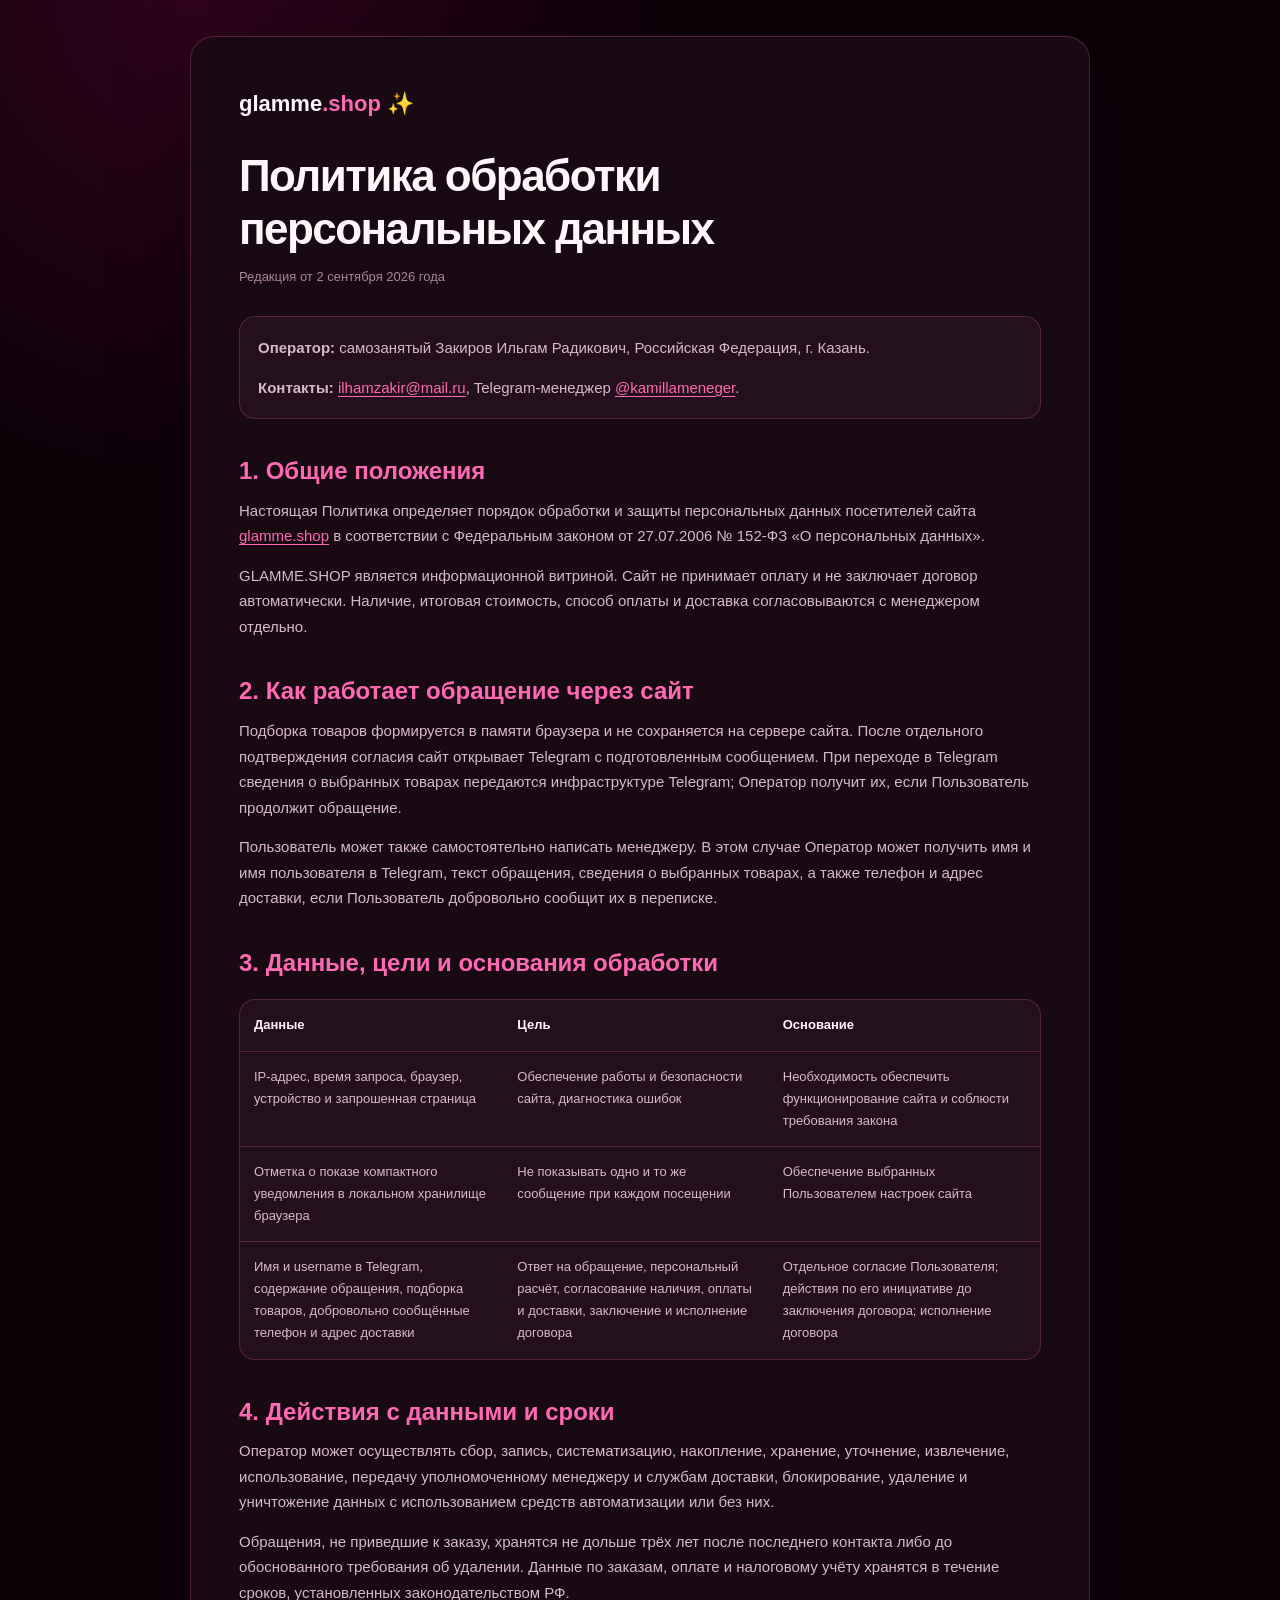
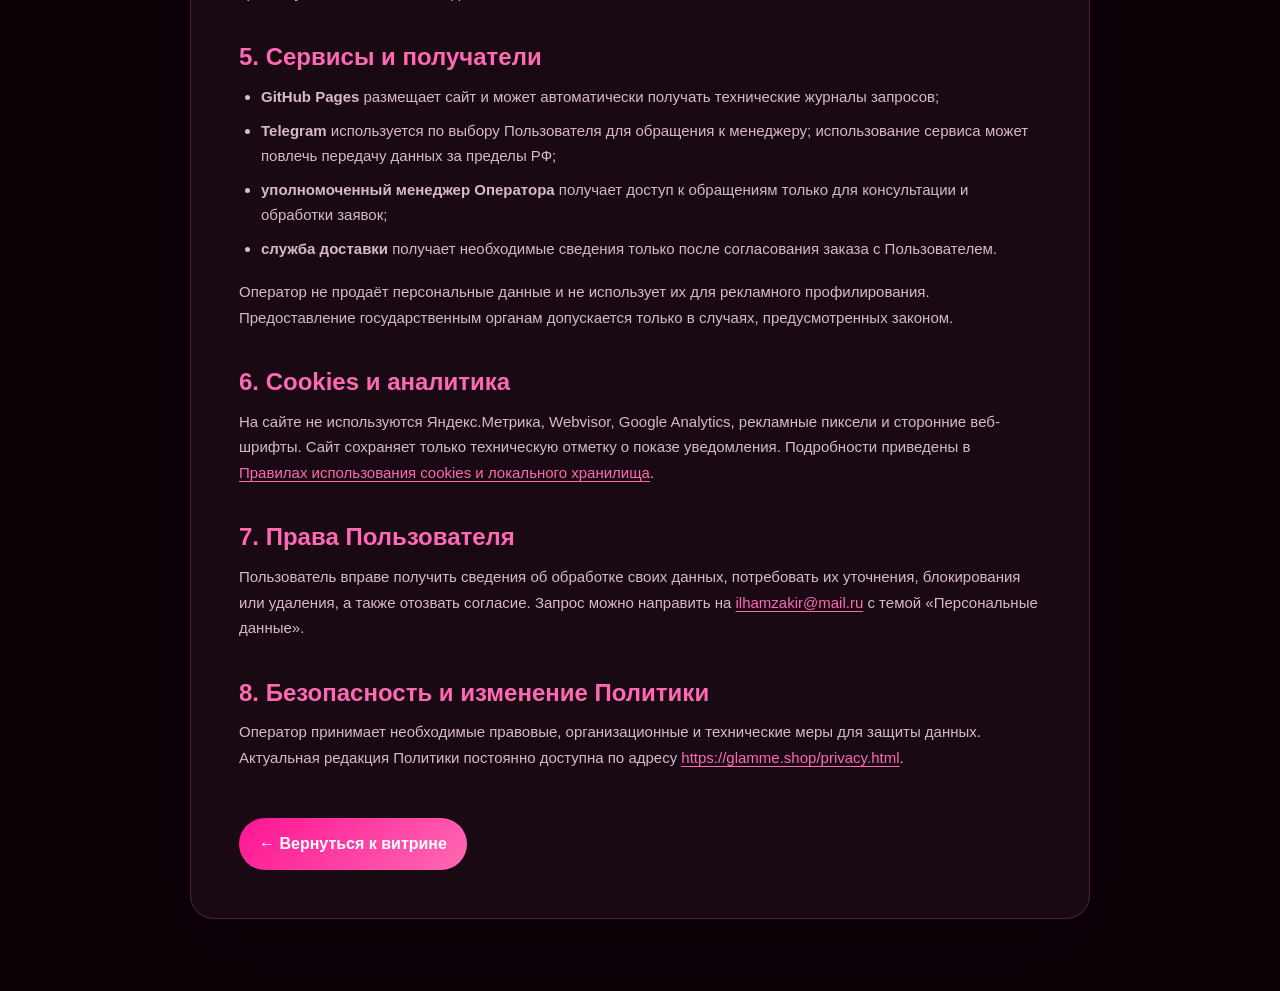
==== commit 0df0a5aa: "Improve GLAMME privacy compliance" ====
--- a/privacy.html
+++ b/privacy.html
@@ -1,237 +1,80 @@
-<!DOCTYPE html>
+<!doctype html>
 <html lang="ru">
 <head>
-  <meta charset="UTF-8">
-  <meta name="viewport" content="width=device-width, initial-scale=1.0">
-  <title>Политика и Согласие ОПД | GLAMME.SHOP</title>
-  <style>
-    @import url('https://fonts.googleapis.com/css2?family=Montserrat:ital,wght@0,400;0,700;0,900;1,900&display=swap');
-
-    * {
-      box-sizing: border-box;
-      margin: 0;
-      padding: 0;
-      font-family: 'Montserrat', sans-serif;
-    }
-
-    body {
-      background: #0d0108;
-      color: #ffffff;
-      line-height: 1.7;
-      padding: 40px 20px 80px;
-    }
-
-    .container {
-      max-width: 900px;
-      margin: 0 auto;
-      background: rgba(255, 255, 255, 0.03);
-      border: 1px solid rgba(255, 20, 147, 0.3);
-      border-radius: 24px;
-      padding: 40px;
-      backdrop-filter: blur(10px);
-      box-shadow: 0 0 30px rgba(255, 20, 147, 0.15);
-    }
-
-    .header-logo {
-      font-size: 28px;
-      font-weight: 900;
-      text-transform: lowercase;
-      color: #ffffff;
-      text-decoration: none;
-      display: inline-block;
-      margin-bottom: 25px;
-    }
-
-    .header-logo span {
-      color: #ff1493;
-      text-shadow: 0 0 12px #ff1493;
-    }
-
-    h1 {
-      font-size: 24px;
-      font-weight: 900;
-      color: #ff1493;
-      margin-bottom: 25px;
-      text-transform: uppercase;
-      text-shadow: 0 0 15px rgba(255, 20, 147, 0.4);
-    }
-
-    h2 {
-      font-size: 18px;
-      font-weight: 800;
-      color: #ff69b4;
-      margin-top: 30px;
-      margin-bottom: 12px;
-      border-bottom: 1px solid rgba(255, 20, 147, 0.2);
-      padding-bottom: 6px;
-    }
-
-    h3 {
-      font-size: 16px;
-      font-weight: 700;
-      color: #ffffff;
-      margin-top: 18px;
-      margin-bottom: 8px;
-    }
-
-    p, li {
-      color: #ffe6f2;
-      font-size: 14px;
-      margin-bottom: 14px;
-    }
-
-    ul {
-      margin-left: 25px;
-      margin-bottom: 15px;
-    }
-
-    li {
-      margin-bottom: 6px;
-    }
-
-    a {
-      color: #ff69b4;
-      text-decoration: underline;
-      transition: color 0.2s;
-    }
-
-    a:hover {
-      color: #ff1493;
-    }
-
-    .requisites-box {
-      background: rgba(255, 20, 147, 0.08);
-      border: 1px solid rgba(255, 20, 147, 0.3);
-      padding: 20px;
-      border-radius: 16px;
-      margin-top: 15px;
-      margin-bottom: 25px;
-    }
-
-    .section-divider {
-      margin: 50px 0;
-      border: 0;
-      height: 1px;
-      background: linear-gradient(90deg, transparent, #ff1493, transparent);
-    }
-
-    .back-btn {
-      display: inline-flex;
-      align-items: center;
-      gap: 8px;
-      margin-top: 30px;
-      background: linear-gradient(135deg, #ff1493, #ff69b4);
-      color: #fff;
-      padding: 12px 24px;
-      border-radius: 16px;
-      text-decoration: none;
-      font-weight: 800;
-      font-size: 14px;
-      box-shadow: 0 0 15px rgba(255, 20, 147, 0.4);
-      transition: transform 0.2s;
-    }
-
-    .back-btn:hover {
-      transform: scale(1.03);
-    }
-
-    @media (max-width: 768px) {
-      body { padding: 20px 12px; }
-      .container { padding: 20px; border-radius: 16px; }
-      h1 { font-size: 20px; }
-      h2 { font-size: 16px; }
-      p, li { font-size: 13px; }
-    }
-  </style>
+  <meta charset="utf-8">
+  <meta name="viewport" content="width=device-width, initial-scale=1">
+  <meta name="referrer" content="no-referrer">
+  <title>Политика обработки персональных данных — GLAMME.SHOP</title>
+  <meta name="description" content="Политика обработки персональных данных посетителей сайта GLAMME.SHOP.">
+  <link rel="canonical" href="https://glamme.shop/privacy.html">
+  <link rel="stylesheet" href="legal.css">
 </head>
 <body>
+  <main>
+    <a class="brand-link" href="/">glamme<span>.shop</span> ✨</a>
+    <h1>Политика обработки персональных данных</h1>
+    <p class="document-date">Редакция от 2 сентября 2026 года</p>
 
-  <div class="container">
-    <a href="index.html" class="header-logo">glamme<span>.shop</span> ✨</a>
-
-    <!-- ЧАСТЬ 1: ПОЛИТИКА КОНФИДЕНЦИАЛЬНОСТИ -->
-    <h1>Политика в отношении обработки персональных данных</h1>
+    <div class="notice">
+      <p><strong>Оператор:</strong> самозанятый Закиров Ильгам Радикович, Российская Федерация, г. Казань.</p>
+      <p><strong>Контакты:</strong> <a href="mailto:ilhamzakir@mail.ru">ilhamzakir@mail.ru</a>, Telegram-менеджер <a href="https://t.me/kamillameneger" rel="noopener noreferrer">@kamillameneger</a>.</p>
+    </div>
 
     <h2>1. Общие положения</h2>
-    <p>1.1. Настоящая политика обработки персональных данных составлена в соответствии с требованиями Федерального закона от 27.07.2006 №152-ФЗ «О персональных данных» и определяет порядок обработки персональных данных и меры по обеспечению безопасности, предпринимаемые Закировым Ильгамом Радиковичем (далее — Оператор).</p>
-    <p>1.2. Оператор ставит своей важнейшей целью соблюдение прав и свобод человека и гражданина при обработке его персональных данных, включая защиту прав на неприкосновенность частной жизни, личную и семейную тайну.</p>
-    <p>1.3. Настоящая Политика применяется ко всей информации, которую Оператор может получить о Пользователях при использовании веб-сайта <a href="https://glamme.shop" target="_blank">https://glamme.shop</a> (далее — Сайт).</p>
+    <p>Настоящая Политика определяет порядок обработки и защиты персональных данных посетителей сайта <a href="https://glamme.shop/">glamme.shop</a> в соответствии с Федеральным законом от 27.07.2006 № 152-ФЗ «О персональных данных».</p>
+    <p>GLAMME.SHOP является информационной витриной. Сайт не принимает оплату и не заключает договор автоматически. Наличие, итоговая стоимость, способ оплаты и доставка согласовываются с менеджером отдельно.</p>
 
-    <div class="requisites-box">
-      <p style="margin-bottom: 8px;"><strong>1.4. Реквизиты Оператора:</strong></p>
-      <p><strong>Оператор персональных данных:</strong> Закиров Ильгам Радикович</p>
-      <p><strong>Статус:</strong> Самозанятый (Налог на профессиональный доход)</p>
-      <p><strong>Проект / Сервис:</strong> DIGRIX / GLAMME.SHOP</p>
-      <p><strong>E-mail:</strong> <a href="mailto:ilhamzakir@mail.ru">ilhamzakir@mail.ru</a></p>
-      <p style="margin-bottom: 0;"><strong>Telegram для связи:</strong> <a href="https://t.me/kamillameneger" target="_blank">@kamillameneger</a></p>
+    <h2>2. Как работает обращение через сайт</h2>
+    <p>Подборка товаров формируется в памяти браузера и не сохраняется на сервере сайта. После отдельного подтверждения согласия сайт открывает Telegram с подготовленным сообщением. При переходе в Telegram сведения о выбранных товарах передаются инфраструктуре Telegram; Оператор получит их, если Пользователь продолжит обращение.</p>
+    <p>Пользователь может также самостоятельно написать менеджеру. В этом случае Оператор может получить имя и имя пользователя в Telegram, текст обращения, сведения о выбранных товарах, а также телефон и адрес доставки, если Пользователь добровольно сообщит их в переписке.</p>
+
+    <h2>3. Данные, цели и основания обработки</h2>
+    <div class="data-table">
+      <table>
+        <thead><tr><th>Данные</th><th>Цель</th><th>Основание</th></tr></thead>
+        <tbody>
+          <tr>
+            <td>IP-адрес, время запроса, браузер, устройство и запрошенная страница</td>
+            <td>Обеспечение работы и безопасности сайта, диагностика ошибок</td>
+            <td>Необходимость обеспечить функционирование сайта и соблюсти требования закона</td>
+          </tr>
+          <tr>
+            <td>Отметка о показе компактного уведомления в локальном хранилище браузера</td>
+            <td>Не показывать одно и то же сообщение при каждом посещении</td>
+            <td>Обеспечение выбранных Пользователем настроек сайта</td>
+          </tr>
+          <tr>
+            <td>Имя и username в Telegram, содержание обращения, подборка товаров, добровольно сообщённые телефон и адрес доставки</td>
+            <td>Ответ на обращение, персональный расчёт, согласование наличия, оплаты и доставки, заключение и исполнение договора</td>
+            <td>Отдельное согласие Пользователя; действия по его инициативе до заключения договора; исполнение договора</td>
+          </tr>
+        </tbody>
+      </table>
     </div>
 
-    <h2>2. Основные понятия</h2>
-    <p>2.1. <strong>Персональные данные</strong> — любая информация, относящаяся прямо или косвенно к определенному или определяемому Пользователю.</p>
-    <p>2.2. <strong>Обработка персональных данных</strong> — любое действие с персональными данными, включая сбор, запись, хранение, уточнение, использование, передачу, удаление и уничтожение.</p>
-    <p>2.3. <strong>Пользователь</strong> — любой посетитель Сайта.</p>
-    <p>2.4. <strong>Сайт</strong> — интернет-ресурс, расположенный по адресу <a href="https://glamme.shop" target="_blank">https://glamme.shop</a>.</p>
+    <h2>4. Действия с данными и сроки</h2>
+    <p>Оператор может осуществлять сбор, запись, систематизацию, накопление, хранение, уточнение, извлечение, использование, передачу уполномоченному менеджеру и службам доставки, блокирование, удаление и уничтожение данных с использованием средств автоматизации или без них.</p>
+    <p>Обращения, не приведшие к заказу, хранятся не дольше трёх лет после последнего контакта либо до обоснованного требования об удалении. Данные по заказам, оплате и налоговому учёту хранятся в течение сроков, установленных законодательством РФ.</p>
 
-    <h2>3. Права и обязанности Оператора</h2>
-    <p><strong>3.1. Оператор имеет право:</strong> получать от Пользователя достоверные данные; использовать их исключительно для целей оказания услуг и обратной связи.</p>
-    <p><strong>3.2. Оператор обязан:</strong> обеспечивать безопасность данных, не раскрывать их третьим лицам без законных оснований и предоставлять информацию об обработке по запросу.</p>
+    <h2>5. Сервисы и получатели</h2>
+    <ul>
+      <li><strong>GitHub Pages</strong> размещает сайт и может автоматически получать технические журналы запросов;</li>
+      <li><strong>Telegram</strong> используется по выбору Пользователя для обращения к менеджеру; использование сервиса может повлечь передачу данных за пределы РФ;</li>
+      <li><strong>уполномоченный менеджер Оператора</strong> получает доступ к обращениям только для консультации и обработки заявок;</li>
+      <li><strong>служба доставки</strong> получает необходимые сведения только после согласования заказа с Пользователем.</li>
+    </ul>
+    <p>Оператор не продаёт персональные данные и не использует их для рекламного профилирования. Предоставление государственным органам допускается только в случаях, предусмотренных законом.</p>
 
-    <h2>4. Права и обязанности Пользователя</h2>
-    <p><strong>4.1. Пользователь имеет право:</strong> получать информацию об обработке своих данных, требовать их уточнения или удаления, отзывать согласие на обработку.</p>
-    <p><strong>4.2. Пользователь обязан:</strong> предоставлять достоверные сведения.</p>
+    <h2>6. Cookies и аналитика</h2>
+    <p>На сайте не используются Яндекс.Метрика, Webvisor, Google Analytics, рекламные пиксели и сторонние веб-шрифты. Сайт сохраняет только техническую отметку о показе уведомления. Подробности приведены в <a href="/cookies.html">Правилах использования cookies и локального хранилища</a>.</p>
 
-    <h2>5. Цели обработки персональных данных</h2>
-    <h3>5.1. Обработка заявок и подбор товаров</h3>
-    <p><strong>Цель:</strong> Оформление заявки на подбор и расчет стоимости брендовых товаров, обратная связь, уточнение деталей доставки и оплаты.</p>
-    <p><strong>Обрабатываемые данные:</strong> имя Пользователя, номер телефона, имя пользователя в Telegram (при переходе в мессенджер), состав подборки товаров, адрес доставки.</p>
-    <p><strong>Правовое основание:</strong> Согласие Пользователя на обработку персональных данных.</p>
+    <h2>7. Права Пользователя</h2>
+    <p>Пользователь вправе получить сведения об обработке своих данных, потребовать их уточнения, блокирования или удаления, а также отозвать согласие. Запрос можно направить на <a href="mailto:ilhamzakir@mail.ru">ilhamzakir@mail.ru</a> с темой «Персональные данные».</p>
 
-    <h2>6. Порядок хранения и отзыва данных</h2>
-    <p>6.1. Данные хранятся в безопасности и не передаются третьим лицам, за исключением случаев, предусмотренных законодательством РФ (или служб доставки).</p>
-    <p>6.2. Пользователь может отозвать согласие, направив письмо на Email: <a href="mailto:ilhamzakir@mail.ru">ilhamzakir@mail.ru</a> с темой <em>«Отзыв персональных данных»</em>.</p>
+    <h2>8. Безопасность и изменение Политики</h2>
+    <p>Оператор принимает необходимые правовые, организационные и технические меры для защиты данных. Актуальная редакция Политики постоянно доступна по адресу <a href="https://glamme.shop/privacy.html">https://glamme.shop/privacy.html</a>.</p>
 
-    <h2>7. Cookie и аналитика</h2>
-    <p>7.1. Сайт может использовать файлы cookie и обезличенные сервисы веб-аналитики (Яндекс.Метрика) для улучшения работы сервиса.</p>
-
-    <hr class="section-divider">
-
-    <!-- ЧАСТЬ 2: СОГЛАСИЕ НА ОБРАБОТКУ ПЕРСОНАЛЬНЫХ ДАННЫХ -->
-    <h1>Согласие на обработку персональных данных</h1>
-    <p style="font-size: 13px; opacity: 0.8; margin-bottom: 20px;">Действующая редакция · glamme.shop</p>
-
-    <p>Настоящим я, Пользователь сайта <a href="https://glamme.shop" target="_blank">https://glamme.shop</a> (далее — Пользователь), действуя свободно, своей волей и в своём интересе, даю согласие самозанятому Закирову Ильгаму Радиковичу (далее — Оператор) на обработку моих персональных данных на условиях, изложенных ниже.</p>
-
-    <h2>1. Перечень обрабатываемых данных</h2>
-    <p>Согласие даётся на обработку следующих персональных данных, указываемых при заполнении форм на сайте или передаваемых при переходе в мессенджеры:</p>
-    <ul>
-      <li>Имя;</li>
-      <li>Контактный номер телефона;</li>
-      <li>Имя пользователя в мессенджерах (Telegram) и социальных сетях;</li>
-      <li>Информация о подборке товаров, параметрах и адресе доставки;</li>
-      <li>Иные сведения, добровольно сообщаемые в тексте заявки.</li>
-    </ul>
-
-    <h2>2. Цели обработки</h2>
-    <p>Обработка данных осуществляется в целях:</p>
-    <ul>
-      <li>Информирования Пользователя посредством сообщений в мессенджерах и звонков;</li>
-      <li>Обработки заявок, консультаций по подбору товаров и персонального расчета стоимости заказа.</li>
-    </ul>
-
-    <h2>3. Порядок и способы обработки</h2>
-    <p>Согласие дается на сбор, запись, систематизацию, хранение, уточнение, использование, передачу, удаление и уничтожение данных. Обработка осуществляется с использованием средств автоматизации и без них.</p>
-
-    <h2>4. Срок действия и отзыв согласия</h2>
-    <p>Согласие действует до момента достижения целей обработки или отзыва. Согласие может быть отозвано в любой момент путем направления письменного уведомления на e-mail: <a href="mailto:ilhamzakir@mail.ru">ilhamzakir@mail.ru</a> с пометкой <em>«Отзыв согласия на обработку персональных данных»</em>.</p>
-
-    <h2>5. Подтверждение пользователя</h2>
-    <p>Я подтверждаю, что ознакомлен(а) с настоящими условиями, и что указанные мной персональные данные являются достоверными.</p>
-
-    <p style="margin-top: 30px; font-weight: 700; color: #ff69b4;">Дата публикации: 24 июля 2026 г.</p>
-    <p><strong>Оператор:</strong> Закиров Ильгам Радикович (GLAMME.SHOP / DIGRIX)</p>
-
-    <a href="index.html" class="back-btn">← Вернуться в магазин</a>
-  </div>
-
+    <a class="back-link" href="/">← Вернуться к витрине</a>
+  </main>
 </body>
 </html>
--- a/legal.css
+++ b/legal.css
@@ -0,0 +1,112 @@
+:root {
+  color-scheme: dark;
+  --bg: #0d0108;
+  --surface: #1a0a14;
+  --surface-soft: #24101d;
+  --text: #fff7fb;
+  --muted: #d7b9ca;
+  --pink: #ff69b4;
+  --pink-strong: #ff1493;
+  --line: rgba(255, 105, 180, 0.24);
+}
+
+* { box-sizing: border-box; }
+html { scroll-behavior: smooth; }
+
+body {
+  margin: 0;
+  padding: 36px 20px 72px;
+  background: radial-gradient(circle at 15% 0%, rgba(255, 20, 147, 0.14), transparent 30rem), var(--bg);
+  color: var(--text);
+  font-family: -apple-system, BlinkMacSystemFont, "Segoe UI", Arial, sans-serif;
+  line-height: 1.7;
+}
+
+main {
+  width: min(900px, 100%);
+  margin: 0 auto;
+  padding: clamp(24px, 5vw, 48px);
+  border: 1px solid var(--line);
+  border-radius: 24px;
+  background: rgba(26, 10, 20, 0.92);
+  box-shadow: 0 24px 80px rgba(0, 0, 0, 0.28);
+}
+
+.brand-link {
+  display: inline-block;
+  margin-bottom: 28px;
+  color: var(--text);
+  font-size: 22px;
+  font-weight: 900;
+  text-decoration: none;
+}
+
+.brand-link span, a { color: var(--pink); }
+h1, h2 { line-height: 1.2; text-wrap: balance; }
+
+h1 {
+  margin: 0 0 10px;
+  color: var(--text);
+  font-size: clamp(28px, 6vw, 44px);
+  letter-spacing: -0.035em;
+}
+
+h2 {
+  margin: 38px 0 12px;
+  color: var(--pink);
+  font-size: clamp(19px, 4vw, 24px);
+}
+
+p, li { color: var(--muted); font-size: 15px; }
+p { margin: 0 0 14px; }
+ul { margin: 0 0 18px; padding-left: 22px; }
+li + li { margin-top: 8px; }
+a { text-underline-offset: 3px; }
+
+.document-date {
+  margin-bottom: 28px;
+  color: #a98599;
+  font-size: 13px;
+}
+
+.notice, .data-table {
+  margin: 22px 0;
+  padding: 18px;
+  border: 1px solid var(--line);
+  border-radius: 16px;
+  background: var(--surface-soft);
+}
+
+.notice p:last-child { margin-bottom: 0; }
+.data-table { overflow-x: auto; padding: 0; }
+table { width: 100%; border-collapse: collapse; min-width: 620px; }
+
+th, td {
+  padding: 14px;
+  border-bottom: 1px solid var(--line);
+  color: var(--muted);
+  font-size: 13px;
+  text-align: left;
+  vertical-align: top;
+}
+
+th { color: var(--text); }
+tr:last-child td { border-bottom: 0; }
+code { color: #ffd6ea; }
+
+.back-link {
+  display: inline-flex;
+  margin-top: 34px;
+  padding: 12px 20px;
+  border-radius: 999px;
+  background: linear-gradient(135deg, var(--pink-strong), var(--pink));
+  color: #fff;
+  font-weight: 800;
+  text-decoration: none;
+}
+
+@media (max-width: 620px) {
+  body { padding: 12px 12px 42px; }
+  main { padding: 24px 18px; border-radius: 20px; }
+  p, li { font-size: 14px; }
+}
